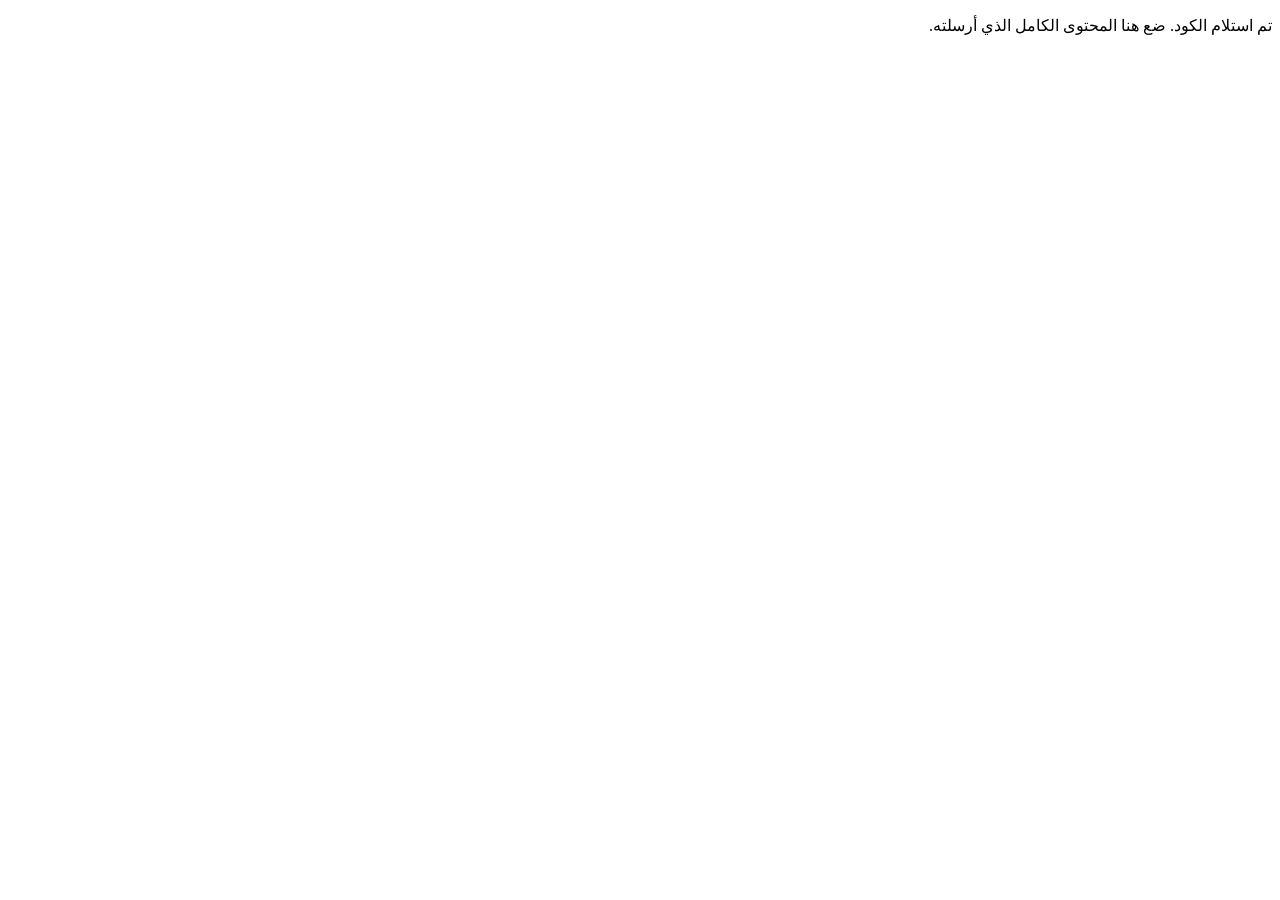
==== index.html @ ffc9bb40 "Add files via upload" ====
<!DOCTYPE html>
<html lang="ar" dir="rtl">
<head>
<meta charset="UTF-8">
<meta name="viewport" content="width=device-width, initial-scale=1.0">
<title>صهيب شبلي | مستشار تسويق رقمي ومرافق أعمال</title>
<meta name="description" content="متابعة أسبوعية، توجيه عملي، وخطة واضحة تساعدك تبني مشروع يحقق نتائج مع صهيب شبلي - مستشار تسويق رقمي ومشتري إعلانات منذ 2018.">
<link rel="stylesheet" href="style.css">
</head>
<body>
<p>تم استلام الكود. ضع هنا المحتوى الكامل الذي أرسلته.</p>
<script src="script.js"></script>
</body>
</html>
---- style.css ----
/* CSS received from user */
:root {
    --primary-color: #FF6B00;
    --primary-hover: #E05E00;
    --bg-color: #0D1117;
    --card-bg: rgba(22, 27, 34, 0.7);
    --card-border: rgba(255, 107, 0, 0.15);
    --text-main: #FFFFFF;
    --text-muted: #8B949E;
    --glass-blur: blur(12px);
    --transition-smooth: all 0.4s cubic-bezier(0.16, 1, 0.3, 1);
}
/* ... تم حفظ الملف. إذا كان النص مقطوعًا بسبب حد الرسائل، أرسل الباقي لإكماله. */
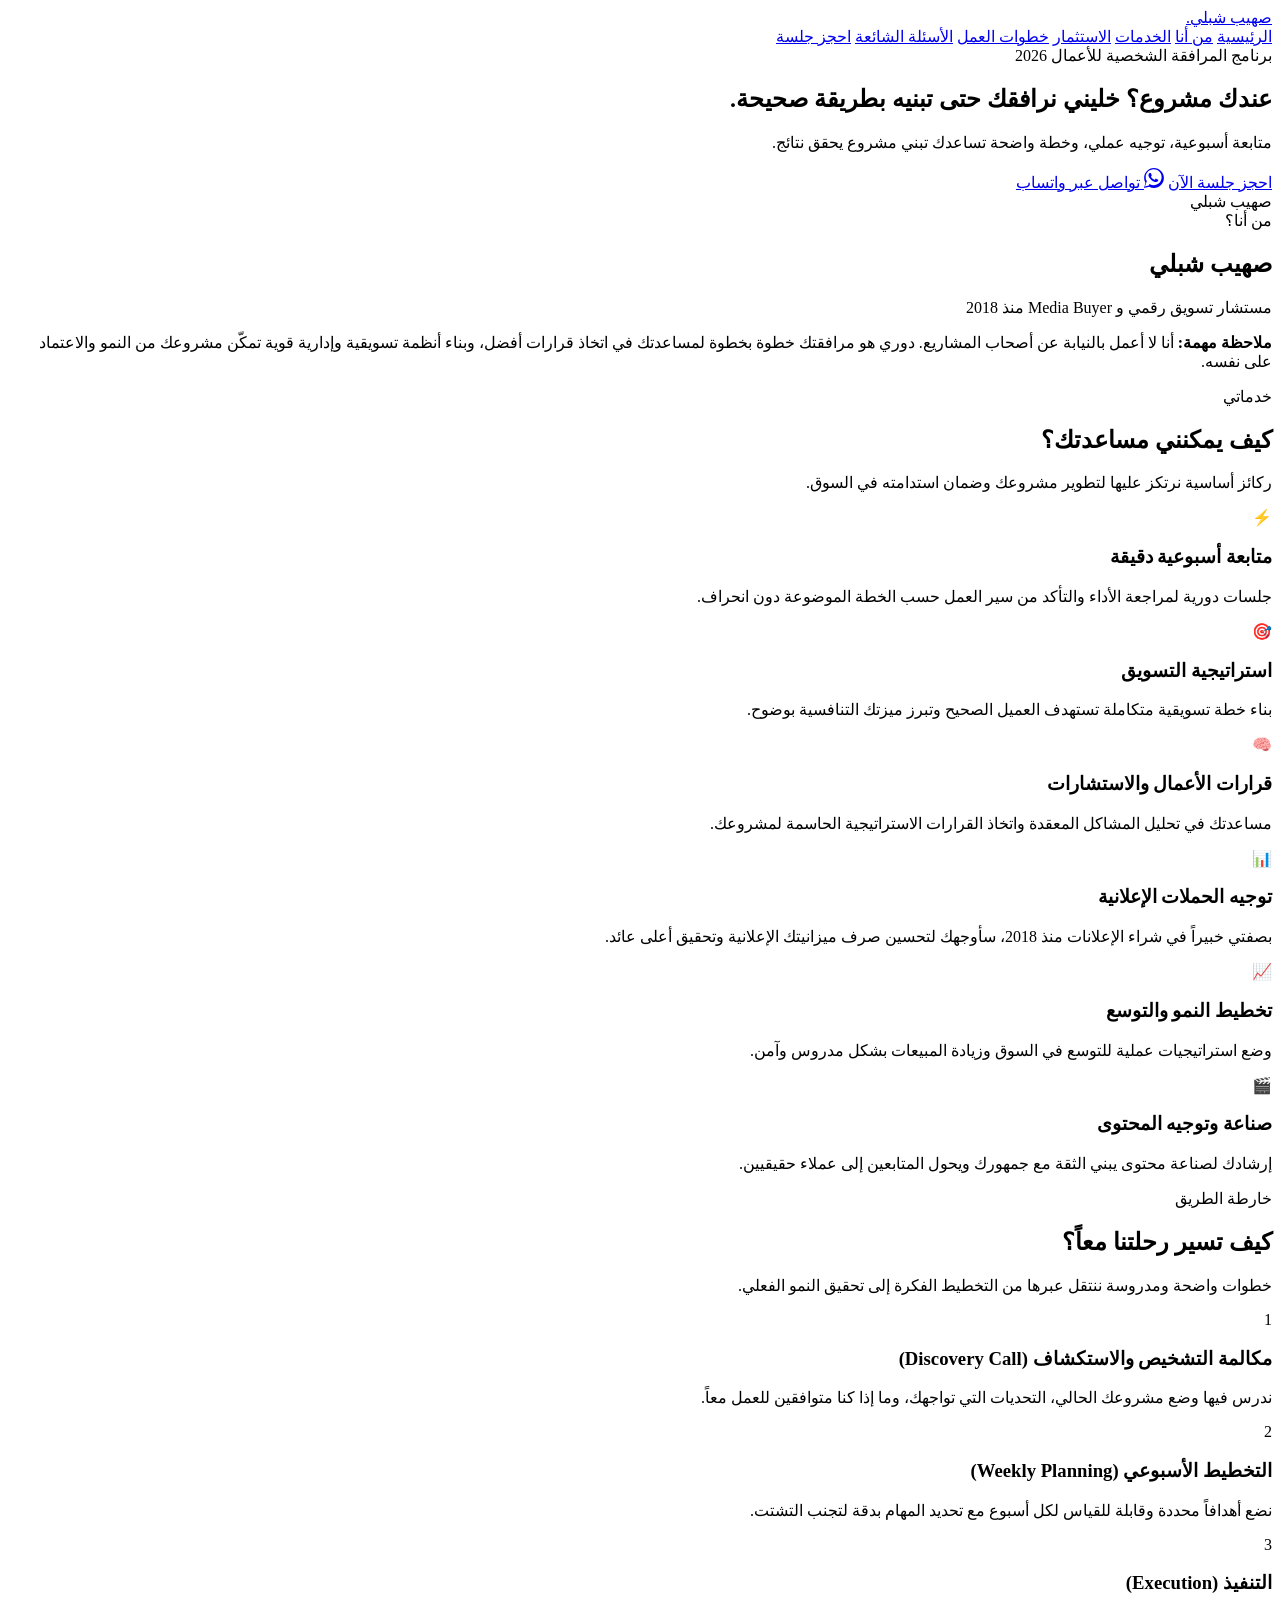
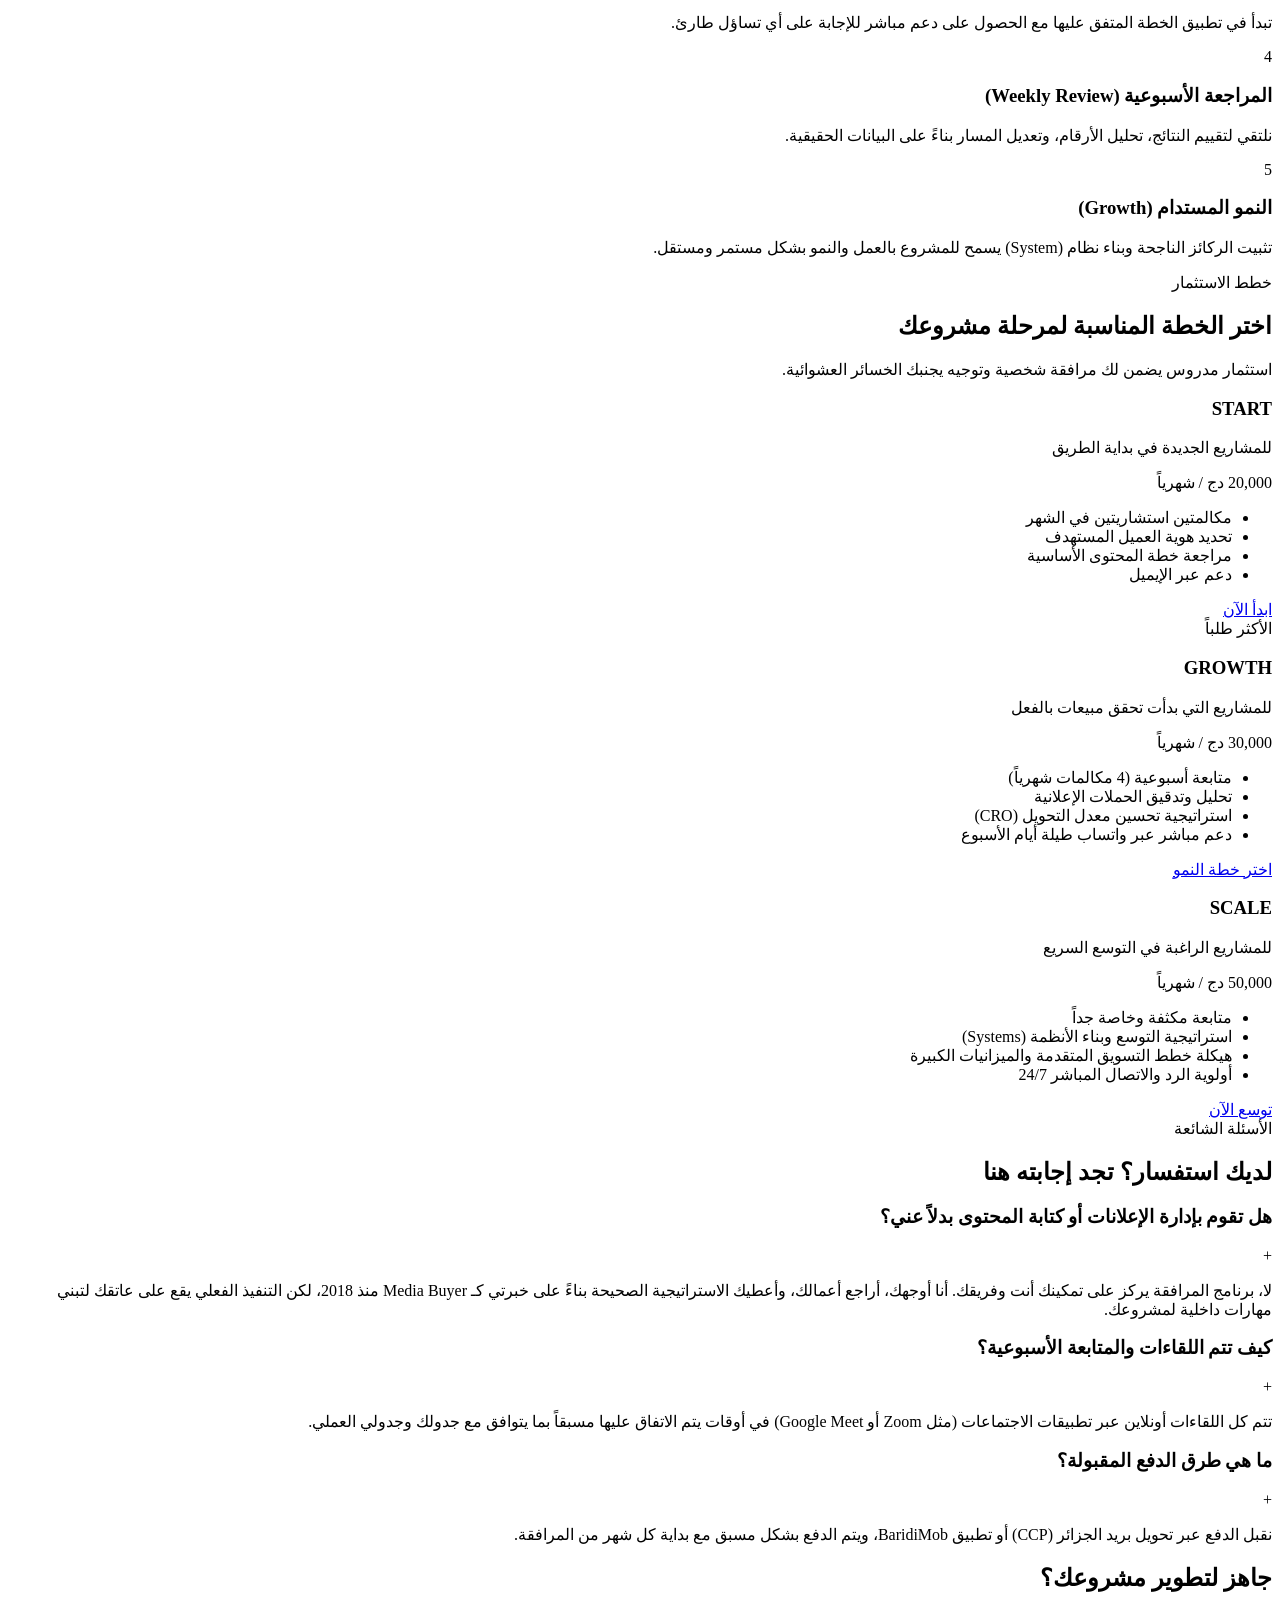
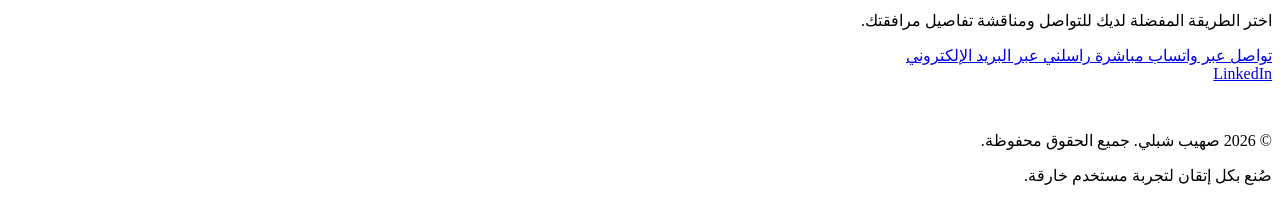
==== commit a148d196: "Update index.html" ====
--- a/index.html
+++ b/index.html
@@ -1,14 +1,312 @@
 <!DOCTYPE html>
 <html lang="ar" dir="rtl">
 <head>
-<meta charset="UTF-8">
-<meta name="viewport" content="width=device-width, initial-scale=1.0">
-<title>صهيب شبلي | مستشار تسويق رقمي ومرافق أعمال</title>
-<meta name="description" content="متابعة أسبوعية، توجيه عملي، وخطة واضحة تساعدك تبني مشروع يحقق نتائج مع صهيب شبلي - مستشار تسويق رقمي ومشتري إعلانات منذ 2018.">
-<link rel="stylesheet" href="style.css">
-</head>
+    <meta charset="UTF-8">
+    <meta name="viewport" content="width=device-width, initial-scale=1.0">
+    
+    <title>صهيب شبلي | مستشار تسويق رقمي ومرافق أعمال</title>
+    <meta name="description" content="متابعة أسبوعية، توجيه عملي، وخطة واضحة تساعدك تبني مشروع يحقق نتائج مع صهيب شبلي - مستشار تسويق رقمي ومشتري إعلانات منذ 2018.">
+    <meta name="keywords" content="صهيب شبلي, تسويق رقمي, مرافقة أعمال, استشارات تسويقية, الجزائر, Media Buyer">
+    <meta name="author" content="Soheyb Chebli">
+    
+    <meta property="og:type" content="website">
+    <meta property="og:url" content="https://yourdomain.com/">
+    <meta property="og:title" content="صهيب شبلي | مستشار تسويق رقمي ومرافق أعمال">
+    <meta property="og:description" content="عندك مشروع؟ خليني نرافقك حتى تبنيه بطريقة صحيحة. متابعة أسبوعية وتوجيه عملي.">
+    <meta property="og:image" content="assets/og-image.jpg">
+
+    <meta property="twitter:card" content="summary_large_image">
+    <meta property="twitter:title" content="صهيب شبلي | مستشار تسويق رقمي ومرافق أعمال">
+    <meta property="twitter:description" content="عندك مشروع؟ خليني نرافقك حتى تبنيه بطريقة صحيحة.">
+
+    <link rel="preconnect" href="https://fonts.googleapis.com">
+    <link rel="preconnect" href="https://fonts.gstatic.com" crossorigin>
+    <link href="https://fonts.googleapis.com/css2?family=Cairo:wght@300;400;600;700;800&display=swap" rel="stylesheet">
+
+    <link rel="stylesheet" href="style.css">
+
+    </head>
 <body>
-<p>تم استلام الكود. ضع هنا المحتوى الكامل الذي أرسلته.</p>
-<script src="script.js"></script>
+
+    <div id="scroll-progress"></div>
+
+    <div id="preloader">
+        <div class="loader"></div>
+    </div>
+
+    <header>
+        <div class="container navbar">
+            <a href="#" class="logo">صهيب شبلي<span>.</span></a>
+            <nav class="nav-menu" id="nav-menu">
+                <a href="#hero" class="nav-link active">الرئيسية</a>
+                <a href="#about" class="nav-link">من أنا</a>
+                <a href="#services" class="nav-link">الخدمات</a>
+                <a href="#pricing" class="nav-link">الاستثمار</a>
+                <a href="#process" class="nav-link">خطوات العمل</a>
+                <a href="#faq" class="nav-link">الأسئلة الشائعة</a>
+                <a href="#contact" class="nav-link btn btn-primary menu-btn">احجز جلسة</a>
+            </nav>
+            <div class="hamburger" id="hamburger">
+                <span></span>
+                <span></span>
+                <span></span>
+            </div>
+        </div>
+    </header>
+
+    <main>
+        <section id="hero" class="hero-section">
+            <div class="container hero-container">
+                <div class="hero-content animate-fade">
+                    <span class="badge">برنامج المرافقة الشخصية للأعمال 2026</span>
+                    <h1>عندك مشروع؟ خليني نرافقك حتى تبنيه بطريقة صحيحة.</h1>
+                    <p>متابعة أسبوعية، توجيه عملي، وخطة واضحة تساعدك تبني مشروع يحقق نتائج.</p>
+                    <div class="hero-actions">
+                        <a href="#contact" class="btn btn-primary">احجز جلسة الآن</a>
+                        <a href="https://wa.me/213XXXXXXXXX" target="_blank" class="btn btn-secondary">
+                            <svg width="20" height="20" viewBox="0 0 24 24" fill="currentColor"><path d="M.057 24l1.687-6.163c-1.041-1.804-1.588-3.849-1.587-5.946C.06 5.348 5.411 0 11.981 0c3.184.001 6.177 1.242 8.426 3.496 2.249 2.254 3.487 5.25 3.484 8.437-.006 6.639-5.356 11.988-11.929 11.988-1.992-.001-3.951-.502-5.702-1.453L0 24zm6.59-4.846c1.66.986 3.296 1.489 4.93 1.49 5.275 0 9.56-4.283 9.564-9.555.002-2.554-.992-4.956-2.799-6.764-1.807-1.807-4.212-2.802-6.763-2.804-5.282 0-9.569 4.285-9.573 9.56-.001 1.737.479 3.434 1.39 4.952L1.084 22.16l4.63-1.214zM16.545 13.7c-.29-.146-1.72-.85-1.986-.946-.266-.097-.46-.146-.653.146-.193.291-.748.946-.917 1.14-.168.193-.338.218-.627.072-.29-.146-1.227-.452-2.339-1.444-.866-.774-1.45-1.73-1.62-2.02-.169-.29-.018-.447.127-.591.131-.13.291-.339.436-.509.145-.17.193-.291.29-.485.097-.194.049-.364-.025-.509-.072-.146-.653-1.577-.894-2.16-.235-.565-.475-.489-.653-.498-.168-.008-.362-.01-.555-.01s-.509.072-.773.364c-.266.291-1.016.994-1.016 2.425s1.04 2.816 1.185 3.01c.145.194 2.049 3.128 4.964 4.384.693.299 1.235.478 1.656.612.697.221 1.33.19 1.831.115.558-.084 1.72-.703 1.961-1.383.242-.68.242-1.261.17-1.382-.073-.122-.267-.195-.556-.341z"/></svg>
+                            تواصل عبر واتساب
+                        </a>
+                    </div>
+                </div>
+            </div>
+        </section>
+
+        <section id="about" class="about-section">
+            <div class="container">
+                <div class="about-grid">
+                    <div class="about-image animate-on-scroll">
+                        <div class="image-wrapper">
+                            <div class="image-placeholder">صهيب شبلي</div>
+                        </div>
+                    </div>
+                    <div class="about-text animate-on-scroll">
+                        <span class="section-title-tag">من أنا؟</span>
+                        <h2>صهيب شبلي</h2>
+                        <p class="subtitle">مستشار تسويق رقمي و Media Buyer منذ 2018</p>
+                        <div class="highlight-box">
+                            <p><strong>ملاحظة مهمة:</strong> أنا لا أعمل بالنيابة عن أصحاب المشاريع. دوري هو مرافقتك خطوة بخطوة لمساعدتك في اتخاذ قرارات أفضل، وبناء أنظمة تسويقية وإدارية قوية تمكّن مشروعك من النمو والاعتماد على نفسه.</p>
+                        </div>
+                    </div>
+                </div>
+            </div>
+        </section>
+
+        <section id="services" class="services-section">
+            <div class="container">
+                <div class="section-header animate-on-scroll">
+                    <span class="section-title-tag">خدماتي</span>
+                    <h2>كيف يمكنني مساعدتك؟</h2>
+                    <p>ركائز أساسية نرتكز عليها لتطوير مشروعك وضمان استدامته في السوق.</p>
+                </div>
+                <div class="services-grid">
+                    <div class="card service-card animate-on-scroll">
+                        <div class="card-icon">⚡</div>
+                        <h3>متابعة أسبوعية دقيقة</h3>
+                        <p>جلسات دورية لمراجعة الأداء والتأكد من سير العمل حسب الخطة الموضوعة دون انحراف.</p>
+                    </div>
+                    <div class="card service-card animate-on-scroll">
+                        <div class="card-icon">🎯</div>
+                        <h3>استراتيجية التسويق</h3>
+                        <p>بناء خطة تسويقية متكاملة تستهدف العميل الصحيح وتبرز ميزتك التنافسية بوضوح.</p>
+                    </div>
+                    <div class="card service-card animate-on-scroll">
+                        <div class="card-icon">🧠</div>
+                        <h3>قرارات الأعمال والاستشارات</h3>
+                        <p>مساعدتك في تحليل المشاكل المعقدة واتخاذ القرارات الاستراتيجية الحاسمة لمشروعك.</p>
+                    </div>
+                    <div class="card service-card animate-on-scroll">
+                        <div class="card-icon">📊</div>
+                        <h3>توجيه الحملات الإعلانية</h3>
+                        <p>بصفتي خبيراً في شراء الإعلانات منذ 2018، سأوجهك لتحسين صرف ميزانيتك الإعلانية وتحقيق أعلى عائد.</p>
+                    </div>
+                    <div class="card service-card animate-on-scroll">
+                        <div class="card-icon">📈</div>
+                        <h3>تخطيط النمو والتوسع</h3>
+                        <p>وضع استراتيجيات عملية للتوسع في السوق وزيادة المبيعات بشكل مدروس وآمن.</p>
+                    </div>
+                    <div class="card service-card animate-on-scroll">
+                        <div class="card-icon">🎬</div>
+                        <h3>صناعة وتوجيه المحتوى</h3>
+                        <p>إرشادك لصناعة محتوى يبني الثقة مع جمهورك ويحول المتابعين إلى عملاء حقيقيين.</p>
+                    </div>
+                </div>
+            </div>
+        </section>
+
+        <section id="process" class="process-section">
+            <div class="container">
+                <div class="section-header animate-on-scroll">
+                    <span class="section-title-tag">خارطة الطريق</span>
+                    <h2>كيف تسير رحلتنا معاً؟</h2>
+                    <p>خطوات واضحة ومدروسة ننتقل عبرها من التخطيط الفكرة إلى تحقيق النمو الفعلي.</p>
+                </div>
+                <div class="timeline">
+                    <div class="timeline-item animate-on-scroll">
+                        <div class="timeline-dot">1</div>
+                        <div class="timeline-content">
+                            <h3>مكالمة التشخيص والاستكشاف (Discovery Call)</h3>
+                            <p>ندرس فيها وضع مشروعك الحالي، التحديات التي تواجهك، وما إذا كنا متوافقين للعمل معاً.</p>
+                        </div>
+                    </div>
+                    <div class="timeline-item animate-on-scroll">
+                        <div class="timeline-dot">2</div>
+                        <div class="timeline-content">
+                            <h3>التخطيط الأسبوعي (Weekly Planning)</h3>
+                            <p>نضع أهدافاً محددة وقابلة للقياس لكل أسبوع مع تحديد المهام بدقة لتجنب التشتت.</p>
+                        </div>
+                    </div>
+                    <div class="timeline-item animate-on-scroll">
+                        <div class="timeline-dot">3</div>
+                        <div class="timeline-content">
+                            <h3>التنفيذ (Execution)</h3>
+                            <p>تبدأ في تطبيق الخطة المتفق عليها مع الحصول على دعم مباشر للإجابة على أي تساؤل طارئ.</p>
+                        </div>
+                    </div>
+                    <div class="timeline-item animate-on-scroll">
+                        <div class="timeline-dot">4</div>
+                        <div class="timeline-content">
+                            <h3>المراجعة الأسبوعية (Weekly Review)</h3>
+                            <p>نلتقي لتقييم النتائج، تحليل الأرقام، وتعديل المسار بناءً على البيانات الحقيقية.</p>
+                        </div>
+                    </div>
+                    <div class="timeline-item animate-on-scroll">
+                        <div class="timeline-dot">5</div>
+                        <div class="timeline-content">
+                            <h3>النمو المستدام (Growth)</h3>
+                            <p>تثبيت الركائز الناجحة وبناء نظام (System) يسمح للمشروع بالعمل والنمو بشكل مستمر ومستقل.</p>
+                        </div>
+                    </div>
+                </div>
+            </div>
+        </section>
+
+        <section id="pricing" class="pricing-section">
+            <div class="container">
+                <div class="section-header animate-on-scroll">
+                    <span class="section-title-tag">خطط الاستثمار</span>
+                    <h2>اختر الخطة المناسبة لمرحلة مشروعك</h2>
+                    <p>استثمار مدروس يضمن لك مرافقة شخصية وتوجيه يجنبك الخسائر العشوائية.</p>
+                </div>
+                <div class="pricing-grid">
+                    <div class="card pricing-card animate-on-scroll">
+                        <div class="pricing-header">
+                            <h3>START</h3>
+                            <p class="plan-desc">للمشاريع الجديدة في بداية الطريق</p>
+                            <div class="price">20,000 <span>دج / شهرياً</span></div>
+                        </div>
+                        <ul class="pricing-features">
+                            <li>مكالمتين استشاريتين في الشهر</li>
+                            <li>تحديد هوية العميل المستهدف</li>
+                            <li>مراجعة خطة المحتوى الأساسية</li>
+                            <li>دعم عبر الإيميل</li>
+                        </ul>
+                        <a href="#contact" class="btn btn-secondary card-btn">ابدأ الآن</a>
+                    </div>
+                    <div class="card pricing-card featured animate-on-scroll">
+                        <div class="featured-badge">الأكثر طلباً</div>
+                        <div class="pricing-header">
+                            <h3>GROWTH</h3>
+                            <p class="plan-desc">للمشاريع التي بدأت تحقق مبيعات بالفعل</p>
+                            <div class="price">30,000 <span>دج / شهرياً</span></div>
+                        </div>
+                        <ul class="pricing-features">
+                            <li>متابعة أسبوعية (4 مكالمات شهرياً)</li>
+                            <li>تحليل وتدقيق الحملات الإعلانية</li>
+                            <li>استراتيجية تحسين معدل التحويل (CRO)</li>
+                            <li>دعم مباشر عبر واتساب طيلة أيام الأسبوع</li>
+                        </ul>
+                        <a href="#contact" class="btn btn-primary card-btn">اختر خطة النمو</a>
+                    </div>
+                    <div class="card pricing-card animate-on-scroll">
+                        <div class="pricing-header">
+                            <h3>SCALE</h3>
+                            <p class="plan-desc">للمشاريع الراغبة في التوسع السريع</p>
+                            <div class="price">50,000 <span>دج / شهرياً</span></div>
+                        </div>
+                        <ul class="pricing-features">
+                            <li>متابعة مكثفة وخاصة جداً</li>
+                            <li>استراتيجية التوسع وبناء الأنظمة (Systems)</li>
+                            <li>هيكلة خطط التسويق المتقدمة والميزانيات الكبيرة</li>
+                            <li>أولوية الرد والاتصال المباشر 24/7</li>
+                        </ul>
+                        <a href="#contact" class="btn btn-secondary card-btn">توسع الآن</a>
+                    </div>
+                </div>
+            </div>
+        </section>
+
+        <section id="faq" class="faq-section">
+            <div class="container">
+                <div class="section-header animate-on-scroll">
+                    <span class="section-title-tag">الأسئلة الشائعة</span>
+                    <h2>لديك استفسار؟ تجد إجابته هنا</h2>
+                </div>
+                <div class="faq-container">
+                    <div class="faq-item animate-on-scroll">
+                        <div class="faq-question">
+                            <h3>هل تقوم بإدارة الإعلانات أو كتابة المحتوى بدلاً عني؟</h3>
+                            <span class="faq-icon">+</span>
+                        </div>
+                        <div class="faq-answer">
+                            <p>لا، برنامج المرافقة يركز على تمكينك أنت وفريقك. أنا أوجهك، أراجع أعمالك، وأعطيك الاستراتيجية الصحيحة بناءً على خبرتي كـ Media Buyer منذ 2018، لكن التنفيذ الفعلي يقع على عاتقك لتبني مهارات داخلية لمشروعك.</p>
+                        </div>
+                    </div>
+                    <div class="faq-item animate-on-scroll">
+                        <div class="faq-question">
+                            <h3>كيف تتم اللقاءات والمتابعة الأسبوعية؟</h3>
+                            <span class="faq-icon">+</span>
+                        </div>
+                        <div class="faq-answer">
+                            <p>تتم كل اللقاءات أونلاين عبر تطبيقات الاجتماعات (مثل Zoom أو Google Meet) في أوقات يتم الاتفاق عليها مسبقاً بما يتوافق مع جدولك وجدولي العملي.</p>
+                        </div>
+                    </div>
+                    <div class="faq-item animate-on-scroll">
+                        <div class="faq-question">
+                            <h3>ما هي طرق الدفع المقبولة؟</h3>
+                            <span class="faq-icon">+</span>
+                        </div>
+                        <div class="faq-answer">
+                            <p>نقبل الدفع عبر تحويل بريد الجزائر (CCP) أو تطبيق BaridiMob، ويتم الدفع بشكل مسبق مع بداية كل شهر من المرافقة.</p>
+                        </div>
+                    </div>
+                </div>
+            </div>
+        </section>
+
+        <section id="contact" class="contact-section">
+            <div class="container">
+                <div class="contact-box animate-on-scroll">
+                    <h2>جاهز لتطوير مشروعك؟</h2>
+                    <p>اختر الطريقة المفضلة لديك للتواصل ومناقشة تفاصيل مرافقتك.</p>
+                    <div class="contact-buttons">
+                        <a href="https://wa.me/213XXXXXXXXX" target="_blank" class="btn btn-primary whatsapp-contact">
+                            تواصل عبر واتساب مباشرة
+                        </a>
+                        <a href="mailto:soheyb@example.com" class="btn btn-secondary">
+                            راسلني عبر البريد الإلكتروني
+                        </a>
+                    </div>
+                    <div class="social-links">
+                        <a href="https://linkedin.com/in/yourusername" target="_blank">LinkedIn</a>
+                    </div>
+                </div>
+            </div>
+        </section>
+    </main>
+
+    <a href="https://wa.me/213XXXXXXXXX" target="_blank" class="whatsapp-floating" aria-label="WhatsApp Contact">
+        <svg width="28" height="28" viewBox="0 0 24 24" fill="white"><path d="M.057 24l1.687-6.163c-1.041-1.804-1.588-3.849-1.587-5.946C.06 5.348 5.411 0 11.981 0c3.184.001 6.177 1.242 8.426 3.496 2.249 2.254 3.487 5.25 3.484 8.437-.006 6.639-5.356 11.988-11.929 11.988-1.992-.001-3.951-.502-5.702-1.453L0 24zm6.59-4.846c1.66.986 3.296 1.489 4.93 1.49 5.275 0 9.56-4.283 9.564-9.555.002-2.554-.992-4.956-2.799-6.764-1.807-1.807-4.212-2.802-6.763-2.804-5.282 0-9.569 4.285-9.573 9.56-.001 1.737.479 3.434 1.39 4.952L1.084 22.16l4.63-1.214zM16.545 13.7c-.29-.146-1.72-.85-1.986-.946-.266-.097-.46-.146-.653.146-.193.291-.748.946-.917 1.14-.168.193-.338.218-.627.072-.29-.146-1.227-.452-2.339-1.444-.866-.774-1.45-1.73-1.62-2.02-.169-.29-.018-.447.127-.591.131-.13.291-.339.436-.509.145-.17.193-.291.29-.485.097-.194.049-.364-.025-.509-.072-.146-.653-1.577-.894-2.16-.235-.565-.475-.489-.653-.498-.168-.008-.362-.01-.555-.01s-.509.072-.773.364c-.266.291-1.016.994-1.016 2.425s1.04 2.816 1.185 3.01c.145.194 2.049 3.128 4.964 4.384.693.299 1.235.478 1.656.612.697.221 1.33.19 1.831.115.558-.084 1.72-.703 1.961-1.383.242-.68.242-1.261.17-1.382-.073-.122-.267-.195-.556-.341z"/></svg>
+    </a>
+
+    <footer>
+        <div class="container footer-container">
+            <p>© 2026 صهيب شبلي. جميع الحقوق محفوظة.</p>
+            <p class="footer-credit">صُنع بكل إتقان لتجربة مستخدم خارقة.</p>
+        </div>
+    </footer>
+
+    <script src="script.js"></script>
 </body>
-</html>+  </html>
+  
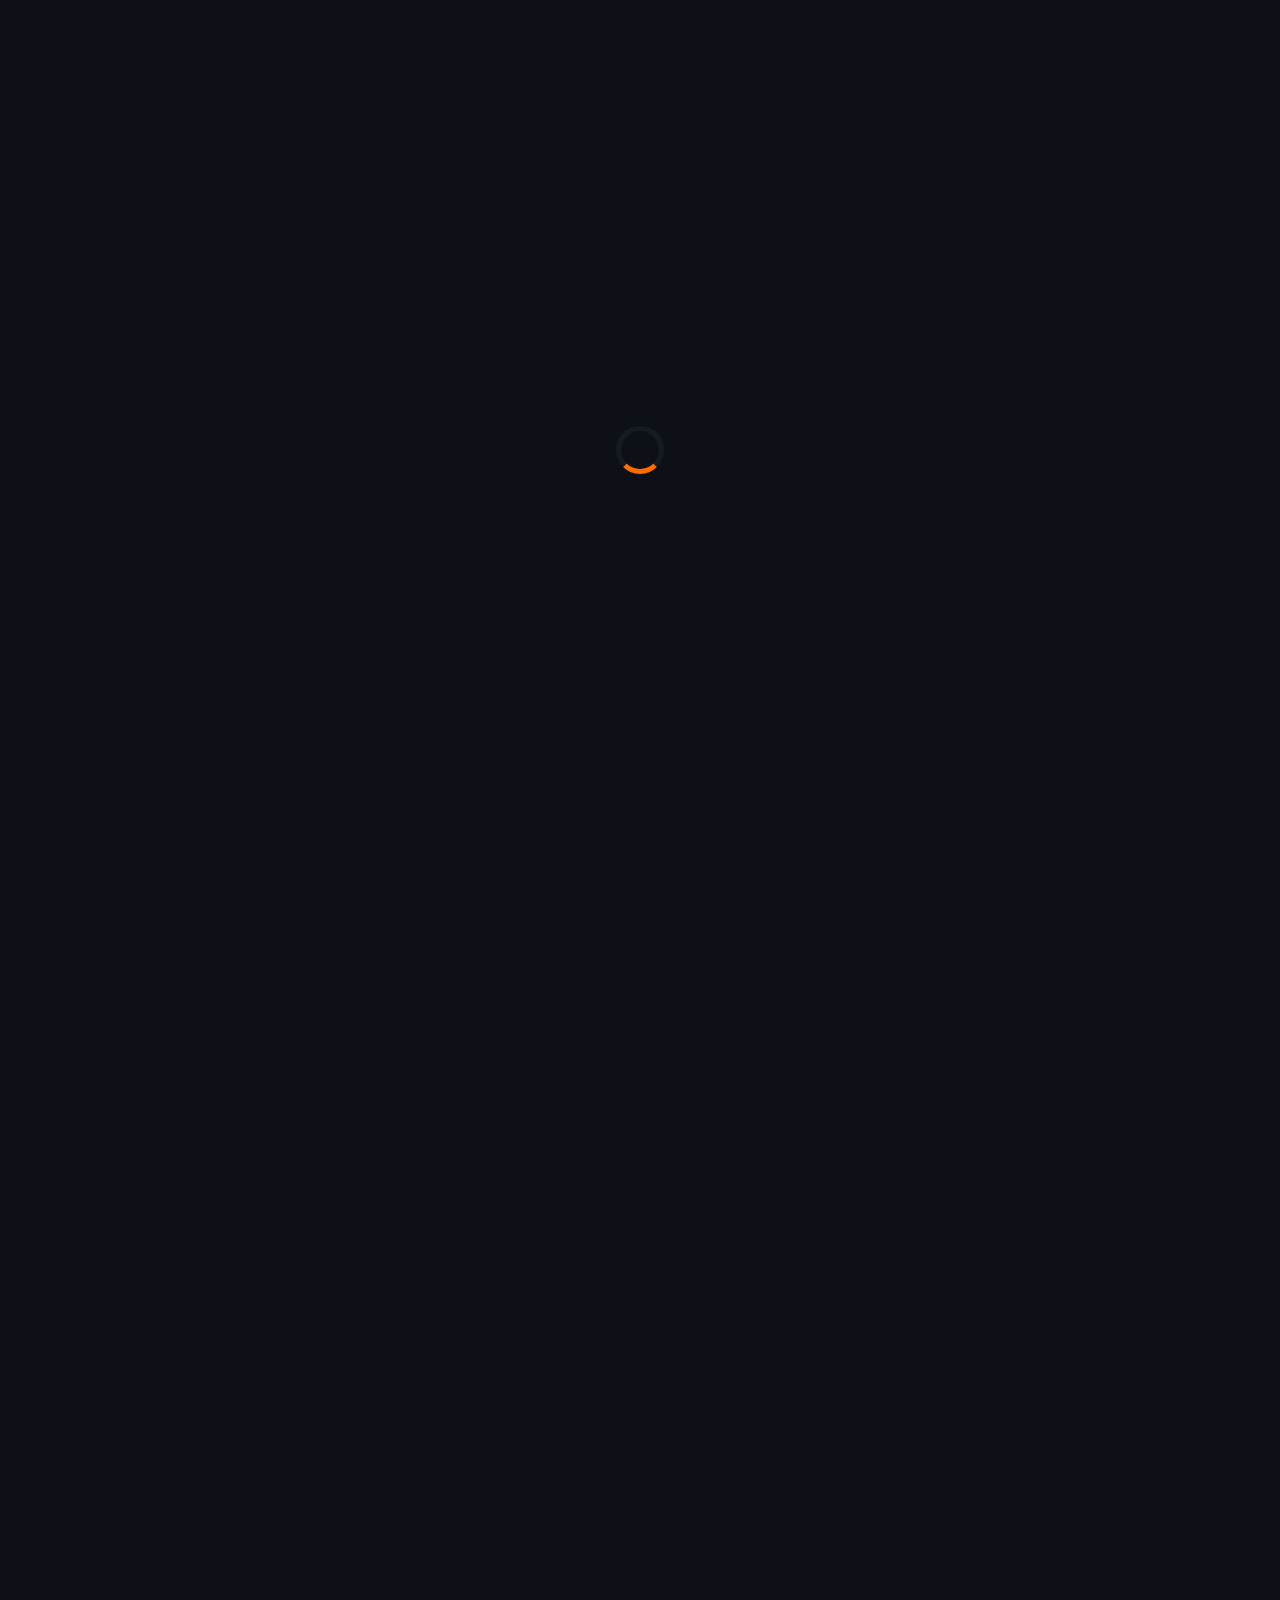
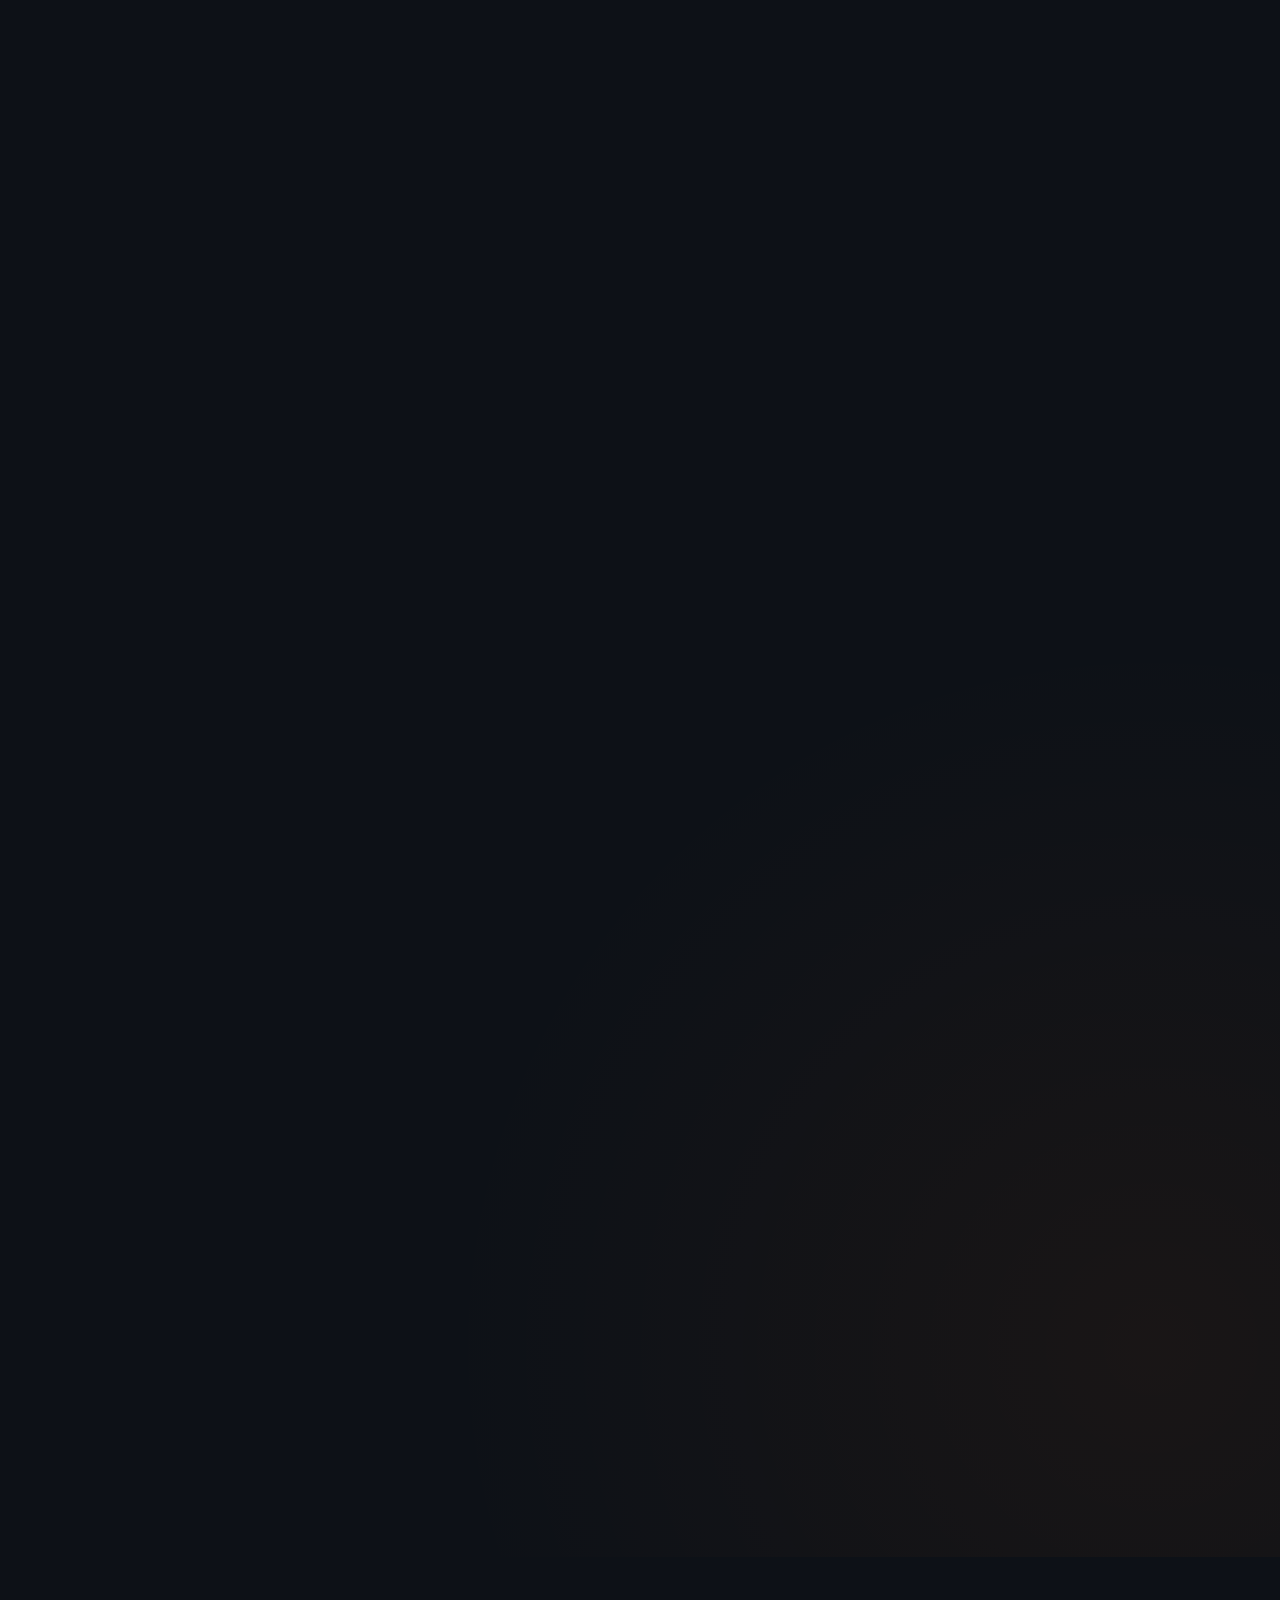
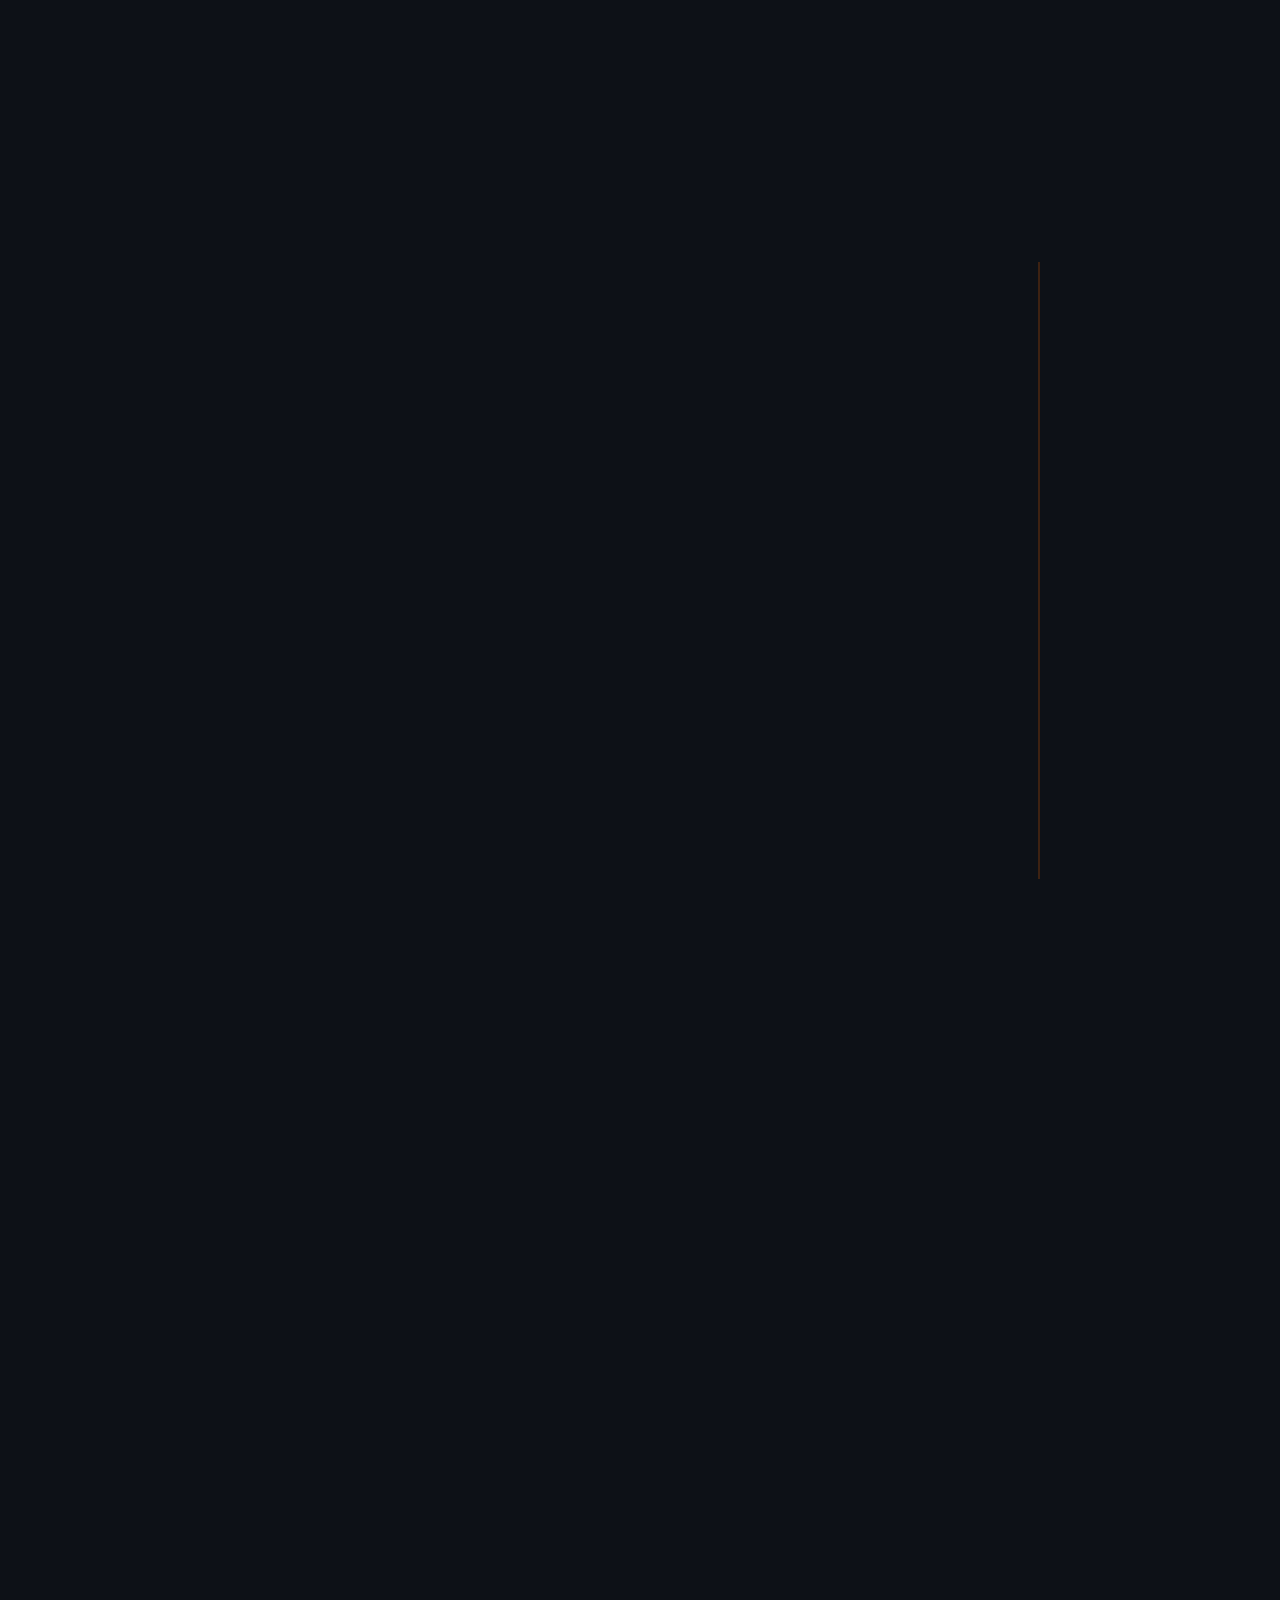
==== commit d1c7274d: "Update index.html" ====
--- a/index.html
+++ b/index.html
@@ -24,8 +24,7 @@
     <link href="https://fonts.googleapis.com/css2?family=Cairo:wght@300;400;600;700;800&display=swap" rel="stylesheet">
 
     <link rel="stylesheet" href="style.css">
-
-    </head>
+</head>
 <body>
 
     <div id="scroll-progress"></div>
@@ -35,6 +34,293 @@
     </div>
 
     <header>
+        <div class="container navbar">
+            <a href="#" class="logo">صهيب شبلي<span>.</span></a>
+            <nav class="nav-menu" id="nav-menu">
+                <a href="#hero" class="nav-link active">الرئيسية</a>
+                <a href="#about" class="nav-link">من أنا</a>
+                <a href="#stats" class="nav-link">إحصائيات</a>
+                <a href="#target" class="nav-link">لمن البرنامج</a>
+                <a href="#services" class="nav-link">الخدمات</a>
+                <a href="#process" class="nav-link">خطوات العمل</a>
+                <a href="#pricing" class="nav-link">الاستثمار</a>
+                <a href="#faq" class="nav-link">الأسئلة الشائعة</a>
+                <a href="#contact" class="nav-link btn btn-primary menu-btn">احجز أسبوعك المجاني</a>
+            </nav>
+            <div class="hamburger" id="hamburger">
+                <span></span>
+                <span></span>
+                <span></span>
+            </div>
+        </div>
+    </header>
+
+    <main>
+        <section id="hero" class="hero-section">
+            <div class="container hero-container">
+                <div class="hero-content animate-fade">
+                    <span class="badge">🔥 عرض محدود: ابدأ بأسبوع مجاني تماماً والدفع بعد الرضا</span>
+                    <h1>عندك مشروع؟ خليني نرافقك حتى تبنيه بطريقة صحيحة.</h1>
+                    <p>متابعة أسبوعية، توجيه عملي، وخطة واضحة تساعدك تبني مشروع يحقق نتائج مستدامة ويضاعف أرباحك دون مخاطرة مالية.</p>
+                    <div class="hero-actions">
+                        <a href="#contact" class="btn btn-primary">احجز جلسة التشخيص وبداية الأسبوع المجاني</a>
+                        <a href="https://wa.me/213560627549" target="_blank" class="btn btn-secondary">
+                            <svg width="20" height="20" viewBox="0 0 24 24" fill="currentColor"><path d="M.057 24l1.687-6.163c-1.041-1.804-1.588-3.849-1.587-5.946C.06 5.348 5.411 0 11.981 0c3.184.001 6.177 1.242 8.426 3.496 2.249 2.254 3.487 5.25 3.484 8.437-.006 6.639-5.356 11.988-11.929 11.988-1.992-.001-3.951-.502-5.702-1.453L0 24zm6.59-4.846c1.66.986 3.296 1.489 4.93 1.49 5.275 0 9.56-4.283 9.564-9.555.002-2.554-.992-4.956-2.799-6.764-1.807-1.807-4.212-2.802-6.763-2.804-5.282 0-9.569 4.285-9.573 9.56-.001 1.737.479 3.434 1.39 4.952L1.084 22.16l4.63-1.214zM16.545 13.7c-.29-.146-1.72-.85-1.986-.946-.266-.097-.46-.146-.653.146-.193.291-.748.946-.917 1.14-.168.193-.338.218-.627.072-.29-.146-1.227-.452-2.339-1.444-.866-.774-1.45-1.73-1.62-2.02-.169-.29-.018-.447.127-.591.131-.13.291-.339.436-.509.145-.17.193-.291.29-.485.097-.194.049-.364-.025-.509-.072-.146-.653-1.577-.894-2.16-.235-.565-.475-.489-.653-.498-.168-.008-.362-.01-.555-.01s-.509.072-.773.364c-.266.291-1.016.994-1.016 2.425s1.04 2.816 1.185 3.01c.145.194 2.049 3.128 4.964 4.384.693.299 1.235.478 1.656.612.697.221 1.33.19 1.831.115.558-.084 1.72-.703 1.961-1.383.242-.68.242-1.261.17-1.382-.073-.122-.267-.195-.556-.341z"/></svg>
+                            تواصل عبر واتساب
+                        </a>
+                    </div>
+                </div>
+            </div>
+        </section>
+
+        <section id="stats" class="stats-section">
+            <div class="container">
+                <div class="stats-grid">
+                    <div class="stat-item animate-on-scroll">
+                        <div class="stat-number">+300</div>
+                        <div class="stat-label">متدرب استفاد من خبرتنا الاستشارية</div>
+                    </div>
+                    <div class="stat-item animate-on-scroll">
+                        <div class="stat-number">+50</div>
+                        <div class="stat-label">مشروع متابع حقيقي استفاد من مرافقتنا</div>
+                    </div>
+                    <div class="stat-item animate-on-scroll">
+                        <div class="stat-number">+$100K</div>
+                        <div class="stat-label">ميزانيات إعلانية مدارة وموجهة بنجاح</div>
+                    </div>
+                    <div class="stat-item animate-on-scroll">
+                        <div class="stat-number">2018</div>
+                        <div class="stat-label">خبرة مستمرة كـ Media Buyer ومستشار رقمي</div>
+                    </div>
+                </div>
+            </div>
+        </section>
+
+        <section id="about" class="about-section">
+            <div class="container">
+                <div class="about-grid">
+                    <div class="about-image animate-on-scroll">
+                        <div class="image-wrapper">
+                            <div class="image-placeholder">صهيب شبلي</div>
+                        </div>
+                    </div>
+                    <div class="about-text animate-on-scroll">
+                        <span class="section-title-tag">من أنا؟</span>
+                        <h2>صهيب شبلي</h2>
+                        <p class="subtitle">مستشار تسويق رقمي و Media Buyer منذ 2018</p>
+                        <p class="about-bio">على مدار السنوات الماضية، قمت بمرافقة وتوجيه عشرات أصحاب المشاريع في الجزائر وخارجها لبناء أنظمة تسويقية قوية. دوري ليس إعطاء نظريات معقدة، بل النزول معك لعمق مشروعك وتوجيهك خطوة بخطوة لاتخاذ قرارات أفضل مبنية على لغة البيانات والأرقام الفوقية الحقيقية.</p>
+                        <div class="highlight-box">
+                            <p><strong>ملاحظة هامة:</strong> أنا لا أعمل بالنيابة عنك ولا أدير حملاتك كمنفذ أعمى. أنا أرافقك لتتعلم كيف تقود مشروعك وتدير فريقك بنفسك، ولتأكيد ذلك، أمنحك أسبوعاً مجانياً كاملاً في البداية لتلمس القيمة قبل أي التزام مالي.</p>
+                        </div>
+                    </div>
+                </div>
+            </div>
+        </section>
+
+        <section id="target" class="target-section">
+            <div class="container">
+                <div class="section-header animate-on-scroll">
+                    <span class="section-title-tag">التأهيل والقبول</span>
+                    <h2>هل مشروعك مؤهل لهذه المرافقة؟</h2>
+                    <p>نحن نوجه طاقة المرافقة لمشاريع جادة قادرة على النمو السريع والتوسع الفعلي.</p>
+                </div>
+                <div class="target-grid">
+                    <div class="target-box card positive animate-on-scroll">
+                        <h3>✅ هذا البرنامج مصمم خصيصاً لك إذا كان مجالك:</h3>
+                        <ul>
+                            <li><strong>التجارة الإلكترونية (E-commerce):</strong> لزيادة الطلبيات المستقرة وتجاوز مشاكل الركود وتكلفة الإعلانات.</li>
+                            <li><strong>بناء البراند (Branding):</strong> لبناء اسم قوي في السوق يحبه الزبائن ويدافعون عنه.</li>
+                            <li><strong>أصحاب المحلات التجارية:</strong> لجلب تدفق زبائن دائم للمحل الفعلي عبر استراتيجيات تسويق محلي ذكية.</li>
+                            <li><strong>المشاريع الصناعية وغيرها:</strong> لهيكلة خطط التسويق المتقدمة وجلب صفقات أكبر وعملاء من فئة الشركات والبراندات الكبرى.</li>
+                        </ul>
+                    </div>
+                    <div class="target-box card negative animate-on-scroll">
+                        <h3>❌ هذا البرنامج لا يناسبك أبداً إذا كنت:</h3>
+                        <ul>
+                            <li>تبحث عن خلطات سحرية للثراء السريع دون عمل ومتابعة أسبوعية دقيقة وتطبيق مستمر.</li>
+                            <li><strong>لي ما حابش يستثمر في وقتو ومالو في التسويق:</strong> التسويق هو عصب أي مشروع، وإذا لم تكن مستعداً للاستثمار فيه، فلن نتمكن من تحقيق أي نتيجة معاً.</li>
+                        </ul>
+                    </div>
+                </div>
+            </div>
+        </section>
+
+        <section id="services" class="services-section">
+            <div class="container">
+                <div class="section-header animate-on-scroll">
+                    <span class="section-title-tag">ركائز المرافقة</span>
+                    <h2>كيف يمكنني مساعدتك عملياً؟</h2>
+                    <p>نعمل معاً على محاور أساسية لضمان تحويل مشروعك إلى نظام توليد أرباح مستقرة.</p>
+                </div>
+                <div class="services-grid">
+                    <div class="card service-card animate-on-scroll">
+                        <div class="card-icon">⚡</div>
+                        <h3>متابعة أسبوعية دقيقة</h3>
+                        <p>جلسات دورية لمراجعة الأداء والتأكد من سير العمل حسب الخطة الموضوعة دون انحراف أو تشتت.</p>
+                    </div>
+                    <div class="card service-card animate-on-scroll">
+                        <div class="card-icon">🎯</div>
+                        <h3>استراتيجية التسويق والتموقع</h3>
+                        <p>بناء خطة تسويقية متكاملة تستهدف العميل الصحيح وتبرز ميزتك التنافسية بوضوح تام.</p>
+                    </div>
+                    <div class="card service-card animate-on-scroll">
+                        <div class="card-icon">🧠</div>
+                        <h3>قرارات الأعمال والاستشارات</h3>
+                        <p>مساعدتك في تحليل المشاكل المعقدة واتخاذ القرارات الاستراتيجية الحاسمة لنمو مشروعك.</p>
+                    </div>
+                    <div class="card service-card animate-on-scroll">
+                        <div class="card-icon">📊</div>
+                        <h3>توجيه الحملات الإعلانية</h3>
+                        <p>بصفتي خبيراً في شراء الإعلانات، سأوجهك لتحسين صرف ميزانيتك الإعلانية وتحقيق أعلى عائد على الاستثمار.</p>
+                    </div>
+                    <div class="card service-card animate-on-scroll">
+                        <div class="card-icon">📈</div>
+                        <h3>تخطيط Growth والتوسع</h3>
+                        <p>وضع استراتيجيات عملية للتوسع في السوق وزيادة حجم المبيعات والطلبيات بشكل مدروس وآمن.</p>
+                    </div>
+                    <div class="card service-card animate-on-scroll">
+                        <div class="card-icon">🎬</div>
+                        <h3>صناعة وتوجيه المحتوى</h3>
+                        <p>إرشادك لصناعة محتوى يبني الثقة مع جمهورك المستهدف ويحول المتابعين العشوائيين إلى زبائن حقيقيين.</p>
+                    </div>
+                </div>
+            </div>
+        </section>
+
+        <section id="process" class="process-section">
+            <div class="container">
+                <div class="section-header animate-on-scroll">
+                    <span class="section-title-tag">خارطة الطريق</span>
+                    <h2>كيف تسير رحلتنا الاستراتيجية معاً؟</h2>
+                    <p>خطوات واضحة ومحمية من المخاطر المالية تضمن لك تجربة الخدمة أولاً قبل أي التزام.</p>
+                </div>
+                <div class="timeline">
+                    <div class="timeline-item animate-on-scroll">
+                        <div class="timeline-dot">1</div>
+                        <div class="timeline-content">
+                            <h3>مكالمة التشخيص والاستكشاف (Discovery Call)</h3>
+                            <p>ندرس فيها وضع مشروعك الحالي، التحديات التي تواجهك، وإذا ما كنت مؤهلاً لبدء الأسبوع التجريبي معنا.</p>
+                        </div>
+                    </div>
+                    <div class="timeline-item animate-on-scroll">
+                        <div class="timeline-dot">2</div>
+                        <div class="timeline-content">
+                            <h3>تفعيل الأسبوع المجاني (Free Trial Week)</h3>
+                            <p>نبدأ فوراً في العمل ووضع خطة الأسبوع التنفيذية وتوجيهك دون أن تدفع أي دينار مسبقاً.</p>
+                        </div>
+                    </div>
+                    <div class="timeline-item animate-on-scroll">
+                        <div class="timeline-dot">3</div>
+                        <div class="timeline-content">
+                            <h3>التنفيذ والمتابعة الحية (Execution)</h3>
+                            <p>تطبق الخطة المتفق عليها مع الحصول على دعم مباشر للإجابة على التساؤلات الطارئة وفحص الإعلانات.</p>
+                        </div>
+                    </div>
+                    <div class="timeline-item animate-on-scroll">
+                        <div class="timeline-dot">4</div>
+                        <div class="timeline-content">
+                            <h3>التقييم والدفع بعد الرضا (Satisfaction & Payment)</h3>
+                            <p>بعد نهاية الأسبوع، إذا أعجبتك الخدمة ولمست القيمة الحقيقية للمرافقة، ننتقل لتفعيل الخطة الشهرية المدفوعة واختيار نوع الاستثمار المناسب لك.</p>
+                        </div>
+                    </div>
+                    <div class="timeline-item animate-on-scroll">
+                        <div class="timeline-dot">5</div>
+                        <div class="timeline-content">
+                            <h3>النمو المستدام وبناء النظام (Growth)</h3>
+                            <p>تثبيت الركائز الناجحة وبناء نظام (System) متكامل يسمح للمشروع بالاعتماد على نفسه والنمو المستمر.</p>
+                        </div>
+                    </div>
+                </div>
+            </div>
+        </section>
+
+        <section id="pricing" class="pricing-section">
+            <div class="container">
+                <div class="section-header animate-on-scroll">
+                    <span class="section-title-tag">خطط الاستثمار</span>
+                    <h2>اختر الخطة المناسبة لمرحلة مشروعك</h2>
+                    <p>تذكر: جميع الخطط تبدأ بـ <strong>أسبوع مجاني كامل لتجربة الخدمة</strong>، وتدفع بعد أن تعجبك المرافقة وتتأكد من النتائج بنفسك.</p>
+                </div>
+                <div class="pricing-grid">
+                    <div class="card pricing-card animate-on-scroll">
+                        <div class="pricing-header">
+                            <h3>START</h3>
+                            <p class="plan-desc">للمشاريع الجديدة في بداية الطريق</p>
+                            <div class="price">20,000 <span>دج / شهرياً</span></div>
+                        </div>
+                        <ul class="pricing-features">
+                            <li>مكالمتين استشاريتين في الشهر</li>
+                            <li>تحديد هوية العميل المستهدف بدقة</li>
+                            <li>مراجعة خطة المحتوى الأساسية</li>
+                            <li>دعم وإرشادات عبر الإيميل</li>
+                            <li class="highlight-feature">✓ يشمل الأسبوع المجاني الأول</li>
+                        </ul>
+                        <a href="#contact" class="btn btn-secondary card-btn">ابدأ أسبوعك التجريبي</a>
+                    </div>
+                    <div class="card pricing-card featured animate-on-scroll">
+                        <div class="featured-badge">الأكثر طلباً وتفعيلاً</div>
+                        <div class="pricing-header">
+                            <h3>GROWTH</h3>
+                            <p class="plan-desc">للمشاريع التي بدأت تحقق مبيعات بالفعل وتريد التوسع</p>
+                            <div class="price">30,000 <span>دج / شهرياً</span></div>
+                        </div>
+                        <ul class="pricing-features">
+                            <li>متابعة أسبوعية صارمة (4 مكالمات شهرياً)</li>
+                            <li>تحليل وتدقيق وتعديل الحملات الإعلانية</li>
+                            <li>استراتيجية تحسين معدل التحويل (CRO)</li>
+                            <li>دعم مباشر وسريع عبر واتساب طيلة أيام الأسبوع</li>
+                            <li class="highlight-feature">✓ يشمل الأسبوع المجاني الأول</li>
+                        </ul>
+                        <a href="#contact" class="btn btn-primary card-btn">اختر خطة النمو (ابدأ مجاناً)</a>
+                    </div>
+                    <div class="card pricing-card animate-on-scroll">
+                        <div class="pricing-header">
+                            <h3>SCALE</h3>
+                            <p class="plan-desc">للمشاريع الراغبة في التوسع السريع والسيطرة</p>
+                            <div class="price">50,000 <span>دج / شهرياً</span></div>
+                        </div>
+                        <ul class="pricing-features">
+                            <li>متابعة مكثفة وخاصة وجلسات استراتيجية طارئة</li>
+                            <li>استراتيجية التوسع وبناء الأنظمة (Systems) الشاملة</li>
+                            <li>هيكلة خطط التسويق المتقدمة والميزانيات الكبيرة</li>
+                            <li>أولوية الرد والاتصال المباشر 24/7</li>
+                            <li class="highlight-feature">✓ يشمل الأسبوع المجاني الأول</li>
+                        </ul>
+                        <a href="#contact" class="btn btn-secondary card-btn">توسع الآن (ابدأ مجاناً)</a>
+                    </div>
+                </div>
+            </div>
+        </section>
+
+        <section id="faq" class="faq-section">
+            <div class="container">
+                <div class="section-header animate-on-scroll">
+                    <span class="section-title-tag">الأسئلة الشائعة</span>
+                    <h2>لديك استفسار؟ تجد إجابته الشفافة هنا</h2>
+                </div>
+                <div class="faq-container">
+                    <div class="faq-item animate-on-scroll">
+                        <div class="faq-question">
+                            <h3>كيف يعمل العرض المجاني والأسبوع التجريبي؟</h3>
+                            <span class="faq-icon">+</span>
+                        </div>
+                        <div class="faq-answer">
+                            <p>ببساطة، نتواصل أولاً في مكالمة تشخيصية سريعة. إذا وجدنا أن مشروعك متوافق معنا، نبدأ فوراً المرافقة الفعلية لمدة أسبوع كامل مجاناً (خطة عمل، مراجعة إعلانات، وتوجيه محتوى). بعد نهاية الأسبوع، إذا عجبك الشغل وشعرت بالقيمة الحقيقية، تدفع لتفعيل بقية الشهر، وإذا لم تعجبك الخدمة، يمكنك الانسحاب دون دفع أي دينار بكل بساطة وسلاسة.</p>
+                        </div>
+                    </div>
+                    <div class="faq-item animate-on-scroll">
+                        <div class="faq-question">
+                            <h3>هل تقوم بإدارة الإعلانات أو كتابة المحتوى بدلاً عني؟</h3>
+                            <span class="faq-icon">+</span>
+                        </div>
+                        <div class="faq-answer">
+                            <p>لا، برنامج المرافقة يركز على تمكينك أنت وفريقك. أنا أوجهك، أراجع أعمالك، وأعطيك الاستراتيجية الصحيحة بناءً على خبرتي كـ Media Buyer منذ 2018، لكن التنفيذ الفعلي يقع على عاتقك لتبني مهارات داخلية مستدامة لمشروعك.</p>
+                        </div>
+                    </div>
+                    <div class="faq-item animate-on-scroll">
+                        <div class="faq-question">
+                            <h3>ما هي طرق الدفع المقبولة (بعد الأسبوع المجاني)؟</h3>
+                  <header>
         <div class="container navbar">
             <a href="#" class="logo">صهيب شبلي<span>.</span></a>
             <nav class="nav-menu" id="nav-menu">
--- a/style.css
+++ b/style.css
@@ -1,4 +1,4 @@
-/* CSS received from user */
+/* Custom Reset & CSS Variables */
 :root {
     --primary-color: #FF6B00;
     --primary-hover: #E05E00;
@@ -10,4 +10,713 @@
     --glass-blur: blur(12px);
     --transition-smooth: all 0.4s cubic-bezier(0.16, 1, 0.3, 1);
 }
-/* ... تم حفظ الملف. إذا كان النص مقطوعًا بسبب حد الرسائل، أرسل الباقي لإكماله. */+
+* {
+    box-sizing: border-box;
+    margin: 0;
+    padding: 0;
+    scroll-behavior: smooth;
+}
+
+body {
+    font-family: 'Cairo', sans-serif;
+    background-color: var(--bg-color);
+    color: var(--text-main);
+    line-height: 1.7;
+    overflow-x: hidden;
+    text-align: right;
+}
+
+.container {
+    width: 90%;
+    max-width: 1200px;
+    margin: 0 auto;
+}
+
+/* Scroll Progress Bar */
+#scroll-progress {
+    position: fixed;
+    top: 0;
+    right: 0;
+    height: 4px;
+    background: linear-gradient(90deg, var(--primary-color), #FFA057);
+    width: 0%;
+    z-index: 1000;
+    transition: width 0.1s ease;
+}
+
+/* Preloader */
+#preloader {
+    position: fixed;
+    top: 0;
+    left: 0;
+    width: 100%;
+    height: 100%;
+    background-color: var(--bg-color);
+    display: flex;
+    justify-content: center;
+    align-items: center;
+    z-index: 9999;
+    transition: opacity 0.5s ease, visibility 0.5s ease;
+}
+
+.loader {
+    width: 48px;
+    height: 48px;
+    border: 5px solid #161B22;
+    border-bottom-color: var(--primary-color);
+    border-radius: 50%;
+    display: inline-block;
+    animation: rotation 1s linear infinite;
+}
+
+@keyframes rotation {
+    0% { transform: rotate(0deg); }
+    100% { transform: rotate(360deg); }
+}
+
+/* Typography & Utility Components */
+h1, h2, h3 {
+    font-weight: 700;
+    letter-spacing: -0.5px;
+}
+
+p {
+    color: var(--text-muted);
+}
+
+.badge {
+    background: rgba(255, 107, 0, 0.1);
+    border: 1px solid rgba(255, 107, 0, 0.3);
+    color: var(--primary-color);
+    padding: 6px 16px;
+    border-radius: 50px;
+    font-size: 0.85rem;
+    font-weight: 600;
+    display: inline-block;
+    margin-bottom: 1.5rem;
+}
+
+.section-title-tag {
+    color: var(--primary-color);
+    font-weight: 700;
+    font-size: 0.95rem;
+    text-transform: uppercase;
+    letter-spacing: 1px;
+    display: block;
+    margin-bottom: 0.5rem;
+}
+
+.section-header {
+    text-align: center;
+    margin-bottom: 4rem;
+}
+
+.section-header h2 {
+    font-size: 2.5rem;
+    margin-bottom: 1rem;
+}
+
+/* Glassmorphism Cards */
+.card {
+    background: var(--card-bg);
+    backdrop-filter: var(--glass-blur);
+    -webkit-backdrop-filter: var(--glass-blur);
+    border: 1px solid var(--card-border);
+    border-radius: 16px;
+    padding: 2.5rem;
+    transition: var(--transition-smooth);
+}
+
+.card:hover {
+    transform: translateY(-8px);
+    border-color: rgba(255, 107, 0, 0.4);
+    box-shadow: 0 12px 30px rgba(255, 107, 0, 0.1);
+}
+
+/* Buttons */
+.btn {
+    display: inline-flex;
+    align-items: center;
+    justify-content: center;
+    gap: 10px;
+    padding: 12px 28px;
+    font-weight: 600;
+    border-radius: 8px;
+    cursor: pointer;
+    text-decoration: none;
+    font-size: 1rem;
+    transition: var(--transition-smooth);
+}
+
+.btn-primary {
+    background-color: var(--primary-color);
+    color: white;
+    border: none;
+}
+
+.btn-primary:hover {
+    background-color: var(--primary-hover);
+    transform: translateY(-2px);
+}
+
+.btn-secondary {
+    background-color: #161B22;
+    color: white;
+    border: 1px solid rgba(255, 255, 255, 0.1);
+}
+
+.btn-secondary:hover {
+    background-color: #21262D;
+    border-color: var(--primary-color);
+    transform: translateY(-2px);
+}
+
+/* Header & Navbar */
+header {
+    position: fixed;
+    top: 0;
+    width: 100%;
+    z-index: 900;
+    background: rgba(13, 17, 23, 0.7);
+    backdrop-filter: var(--glass-blur);
+    -webkit-backdrop-filter: var(--glass-blur);
+    border-bottom: 1px solid rgba(255, 255, 255, 0.05);
+    transition: var(--transition-smooth);
+}
+
+.navbar {
+    display: flex;
+    justify-content: space-between;
+    align-items: center;
+    padding: 1.2rem 0;
+}
+
+.logo {
+    font-size: 1.6rem;
+    font-weight: 800;
+    color: var(--text-main);
+    text-decoration: none;
+}
+
+.logo span {
+    color: var(--primary-color);
+}
+
+.nav-menu {
+    display: flex;
+    align-items: center;
+    gap: 2rem;
+}
+
+.nav-link {
+    color: var(--text-muted);
+    text-decoration: none;
+    font-weight: 500;
+    font-size: 0.95rem;
+    transition: var(--transition-smooth);
+}
+
+.nav-link:hover, .nav-link.active {
+    color: var(--primary-color);
+}
+
+.hamburger {
+    display: none;
+    flex-direction: column;
+    gap: 6px;
+    cursor: pointer;
+}
+
+.hamburger span {
+    width: 28px;
+    height: 3px;
+    background-color: var(--text-main);
+    border-radius: 2px;
+    transition: var(--transition-smooth);
+}
+
+/* Hero Section */
+.hero-section {
+    padding: 10rem 0 6rem 0;
+    background: radial-gradient(circle at 10% 20%, rgba(255, 107, 0, 0.08) 0%, transparent 45%);
+}
+
+.hero-content {
+    max-width: 800px;
+    margin: 0 auto;
+    text-align: center;
+}
+
+.hero-content h1 {
+    font-size: 3.5rem;
+    line-height: 1.3;
+    margin-bottom: 1.5rem;
+}
+
+.hero-content p {
+    font-size: 1.25rem;
+    margin-bottom: 2.5rem;
+}
+
+.hero-actions {
+    display: flex;
+    justify-content: center;
+    gap: 1.5rem;
+}
+
+/* About Section */
+.about-section {
+    padding: 6rem 0;
+}
+
+.about-grid {
+    display: grid;
+    grid-template-columns: 1fr 1.2fr;
+    gap: 4rem;
+    align-items: center;
+}
+
+.image-wrapper {
+    background: var(--card-bg);
+    border: 1px solid var(--card-border);
+    border-radius: 24px;
+    height: 450px;
+    display: flex;
+    align-items: center;
+    justify-content: center;
+    overflow: hidden;
+    position: relative;
+}
+
+.image-placeholder {
+    color: var(--text-muted);
+    font-size: 1.5rem;
+    font-weight: 600;
+}
+
+.about-text h2 {
+    font-size: 2.8rem;
+    margin-bottom: 0.5rem;
+}
+
+.about-text .subtitle {
+    font-size: 1.1rem;
+    color: var(--primary-color);
+    margin-bottom: 2rem;
+}
+
+.highlight-box {
+    background: rgba(255, 107, 0, 0.05);
+    border-right: 4px solid var(--primary-color);
+    padding: 1.5rem;
+    border-radius: 0 12px 12px 0;
+}
+
+.highlight-box p {
+    color: var(--text-main);
+}
+
+/* Services Section */
+.services-section {
+    padding: 6rem 0;
+    background: radial-gradient(circle at 90% 80%, rgba(255, 107, 0, 0.05) 0%, transparent 50%);
+}
+
+.services-grid {
+    display: grid;
+    grid-template-columns: repeat(auto-fit, minmax(320px, 1fr));
+    gap: 2rem;
+}
+
+.card-icon {
+    font-size: 2.5rem;
+    margin-bottom: 1.5rem;
+    display: inline-block;
+}
+
+.service-card h3 {
+    margin-bottom: 1rem;
+    font-size: 1.35rem;
+}
+
+/* Timeline Process Section */
+.process-section {
+    padding: 6rem 0;
+}
+
+.timeline {
+    position: relative;
+    max-width: 800px;
+    margin: 0 auto;
+    padding-right: 2rem;
+    border-right: 2px solid rgba(255, 107, 0, 0.2);
+}
+
+.timeline-item {
+    position: relative;
+    margin-bottom: 3.5rem;
+}
+
+.timeline-item:last-child {
+    margin-bottom: 0;
+}
+
+.timeline-dot {
+    position: absolute;
+    right: -43px;
+    top: 0;
+    width: 32px;
+    height: 32px;
+    background: var(--bg-color);
+    border: 2px solid var(--primary-color);
+    color: var(--primary-color);
+    border-radius: 50%;
+    display: flex;
+    align-items: center;
+    justify-content: center;
+    font-weight: 700;
+    font-size: 0.9rem;
+}
+
+.timeline-content h3 {
+    font-size: 1.4rem;
+    margin-bottom: 0.5rem;
+}
+
+/* Pricing Section */
+.pricing-section {
+    padding: 6rem 0;
+}
+
+.pricing-grid {
+    display: grid;
+    grid-template-columns: repeat(auto-fit, minmax(320px, 1fr));
+    gap: 2.5rem;
+    align-items: stretch;
+}
+
+.pricing-card {
+    display: flex;
+    flex-direction: column;
+    position: relative;
+}
+
+.pricing-card.featured {
+    border-color: var(--primary-color);
+    box-shadow: 0 8px 24px rgba(255, 107, 0, 0.08);
+}
+
+.featured-badge {
+    position: absolute;
+    top: -15px;
+    left: 50%;
+    transform: translateX(-50%);
+    background: var(--primary-color);
+    color: white;
+    padding: 4px 14px;
+    font-size: 0.8rem;
+    font-weight: 700;
+    border-radius: 50px;
+}
+
+.pricing-header {
+    margin-bottom: 2rem;
+    border-bottom: 1px solid rgba(255, 255, 255, 0.05);
+    padding-bottom: 2rem;
+}
+
+.pricing-header h3 {
+    font-size: 1.6rem;
+    color: var(--text-main);
+}
+
+.plan-desc {
+    font-size: 0.9rem;
+    margin-top: 0.25rem;
+}
+
+.price {
+    font-size: 2.5rem;
+    font-weight: 800;
+    color: var(--text-main);
+    margin-top: 1.5rem;
+}
+
+.price span {
+    font-size: 1rem;
+    color: var(--text-muted);
+    font-weight: 400;
+}
+
+.pricing-features {
+    list-style: none;
+    margin-bottom: 2.5rem;
+    display: flex;
+    flex-direction: column;
+    gap: 1rem;
+}
+
+.pricing-features li {
+    display: flex;
+    align-items: center;
+    gap: 10px;
+    font-size: 0.95rem;
+}
+
+.pricing-features li::before {
+    content: "✓";
+    color: var(--primary-color);
+    font-weight: 700;
+}
+
+.card-btn {
+    margin-top: auto;
+    width: 100%;
+}
+
+/* FAQ Section */
+.faq-section {
+    padding: 6rem 0;
+}
+
+.faq-container {
+    max-width: 800px;
+    margin: 0 auto;
+    display: flex;
+    flex-direction: column;
+    gap: 1.5rem;
+}
+
+.faq-item {
+    background: var(--card-bg);
+    border: 1px solid var(--card-border);
+    border-radius: 12px;
+    overflow: hidden;
+    transition: var(--transition-smooth);
+}
+
+.faq-question {
+    padding: 1.5rem;
+    display: flex;
+    justify-content: space-between;
+    align-items: center;
+    cursor: pointer;
+    user-select: none;
+}
+
+.faq-question h3 {
+    font-size: 1.15rem;
+}
+
+.faq-icon {
+    font-size: 1.4rem;
+    color: var(--primary-color);
+    transition: transform 0.3s ease;
+}
+
+.faq-answer {
+    max-height: 0;
+    overflow: hidden;
+    transition: max-height 0.3s ease-out, padding 0.3s ease;
+    padding: 0 1.5rem;
+    border-top: 1px solid transparent;
+}
+
+.faq-item.active .faq-icon {
+    transform: rotate(45deg);
+}
+
+.faq-item.active .faq-answer {
+    max-height: 200px;
+    padding: 1.5rem;
+    border-color: rgba(255, 255, 255, 0.05);
+}
+
+/* Contact Section */
+.contact-section {
+    padding: 6rem 0 10rem 0;
+}
+
+.contact-box {
+    background: linear-gradient(135deg, #161B22 0%, #0D1117 100%);
+    border: 1px solid var(--card-border);
+    border-radius: 24px;
+    padding: 4rem 2rem;
+    text-align: center;
+    max-width: 900px;
+    margin: 0 auto;
+}
+
+.contact-box h2 {
+    font-size: 2.5rem;
+    margin-bottom: 1rem;
+}
+
+.contact-box p {
+    font-size: 1.1rem;
+    margin-bottom: 2.5rem;
+}
+
+.contact-buttons {
+    display: flex;
+    justify-content: center;
+    gap: 1.5rem;
+    margin-bottom: 2.5rem;
+    flex-wrap: wrap;
+}
+
+.whatsapp-contact {
+    background-color: #25D366;
+}
+
+.whatsapp-contact:hover {
+    background-color: #20BA5A;
+}
+
+.social-links a {
+    color: var(--text-muted);
+    text-decoration: none;
+    transition: var(--transition-smooth);
+    font-weight: 600;
+}
+
+.social-links a:hover {
+    color: var(--primary-color);
+}
+
+/* Sticky WhatsApp Button */
+.whatsapp-floating {
+    position: fixed;
+    bottom: 30px;
+    left: 30px;
+    background-color: #25D366;
+    width: 60px;
+    height: 60px;
+    border-radius: 50%;
+    display: flex;
+    align-items: center;
+    justify-content: center;
+    box-shadow: 0 4px 15px rgba(37, 211, 102, 0.3);
+    z-index: 999;
+    transition: var(--transition-smooth);
+}
+
+.whatsapp-floating:hover {
+    transform: scale(1.1);
+    background-color: #20BA5A;
+}
+
+/* Footer */
+footer {
+    border-top: 1px solid rgba(255, 255, 255, 0.05);
+    padding: 2rem 0;
+    background-color: #090D13;
+}
+
+.footer-container {
+    display: flex;
+    justify-content: space-between;
+    align-items: center;
+    flex-wrap: wrap;
+    gap: 1rem;
+}
+
+.footer-container p {
+    font-size: 0.9rem;
+}
+
+.footer-credit {
+    color: var(--primary-color) !important;
+    opacity: 0.8;
+}
+
+/* Scroll Animations */
+.animate-fade {
+    opacity: 0;
+    transform: translateY(30px);
+    animation: fadeInUp 0.8s cubic-bezier(0.16, 1, 0.3, 1) forwards;
+}
+
+.animate-on-scroll {
+    opacity: 0;
+    transform: translateY(40px);
+    transition: opacity 0.8s cubic-bezier(0.16, 1, 0.3, 1), transform 0.8s cubic-bezier(0.16, 1, 0.3, 1);
+}
+
+.animate-on-scroll.appear {
+    opacity: 1;
+    transform: translateY(0);
+}
+
+@keyframes fadeInUp {
+    to {
+        opacity: 1;
+        transform: translateY(0);
+    }
+}
+
+/* Responsive Web Design (Mobile First Media Queries) */
+@media (max-width: 992px) {
+    .about-grid {
+        grid-template-columns: 1fr;
+        gap: 3rem;
+    }
+    .hero-content h1 {
+        font-size: 2.5rem;
+    }
+}
+
+@media (max-width: 768px) {
+    .hamburger {
+        display: flex;
+    }
+
+    .nav-menu {
+        position: fixed;
+        top: 73px;
+        right: -100%;
+        flex-direction: column;
+        background: rgba(13, 17, 23, 0.95);
+        backdrop-filter: var(--glass-blur);
+        -webkit-backdrop-filter: var(--glass-blur);
+        width: 100%;
+        height: calc(100vh - 73px);
+        padding: 3rem 0;
+        gap: 2.5rem;
+        transition: var(--transition-smooth);
+        border-top: 1px solid rgba(255, 255, 255, 0.05);
+    }
+
+    .nav-menu.open {
+        right: 0;
+    }
+
+    .hamburger.open span:nth-child(1) {
+        transform: rotate(-45deg) translate(-6px, 6px);
+    }
+    .hamburger.open span:nth-child(2) {
+        opacity: 0;
+    }
+    .hamburger.open span:nth-child(3) {
+        transform: rotate(45deg) translate(-6px, -6px);
+    }
+
+    .hero-actions, .contact-buttons {
+        flex-direction: column;
+        width: 100%;
+    }
+
+    .btn {
+        width: 100%;
+    }
+
+    .section-header h2 {
+        font-size: 2rem;
+    }
+
+    .footer-container {
+        flex-direction: column;
+        text-align: center;
+    }
+}
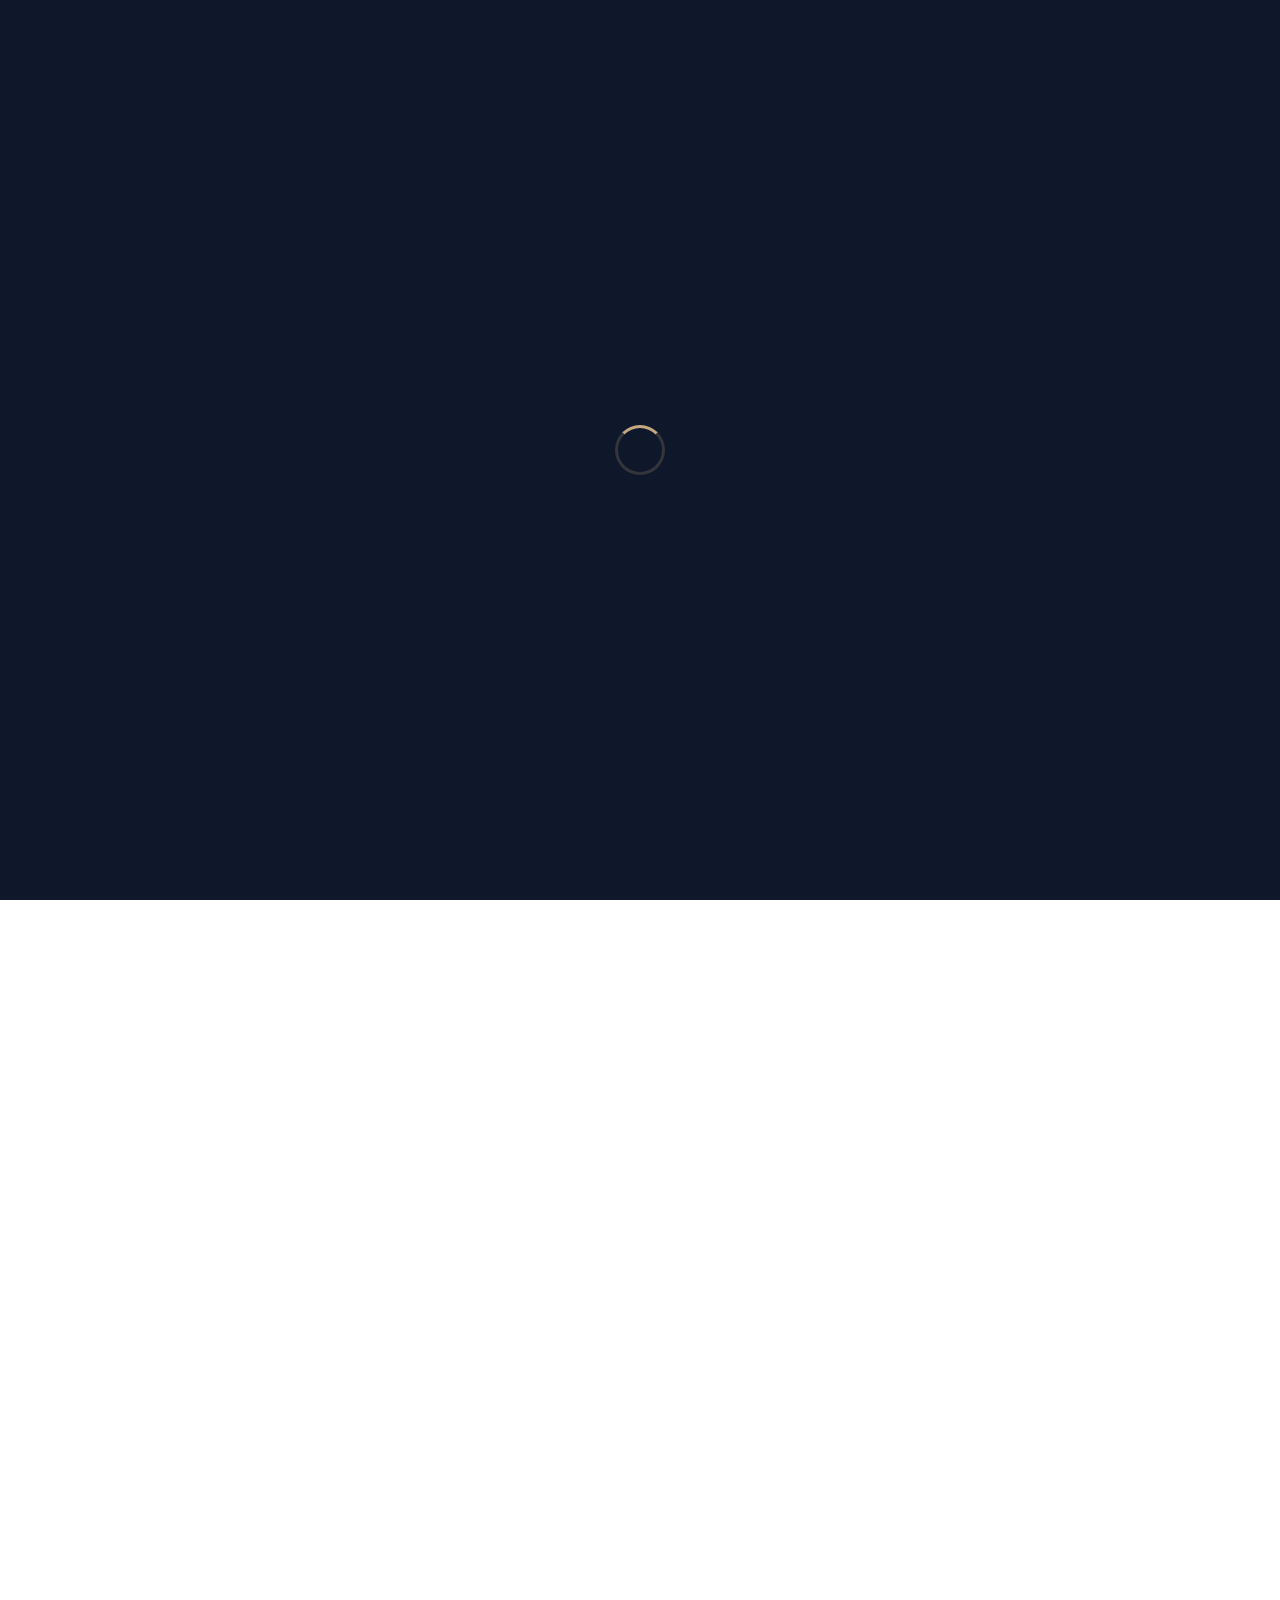
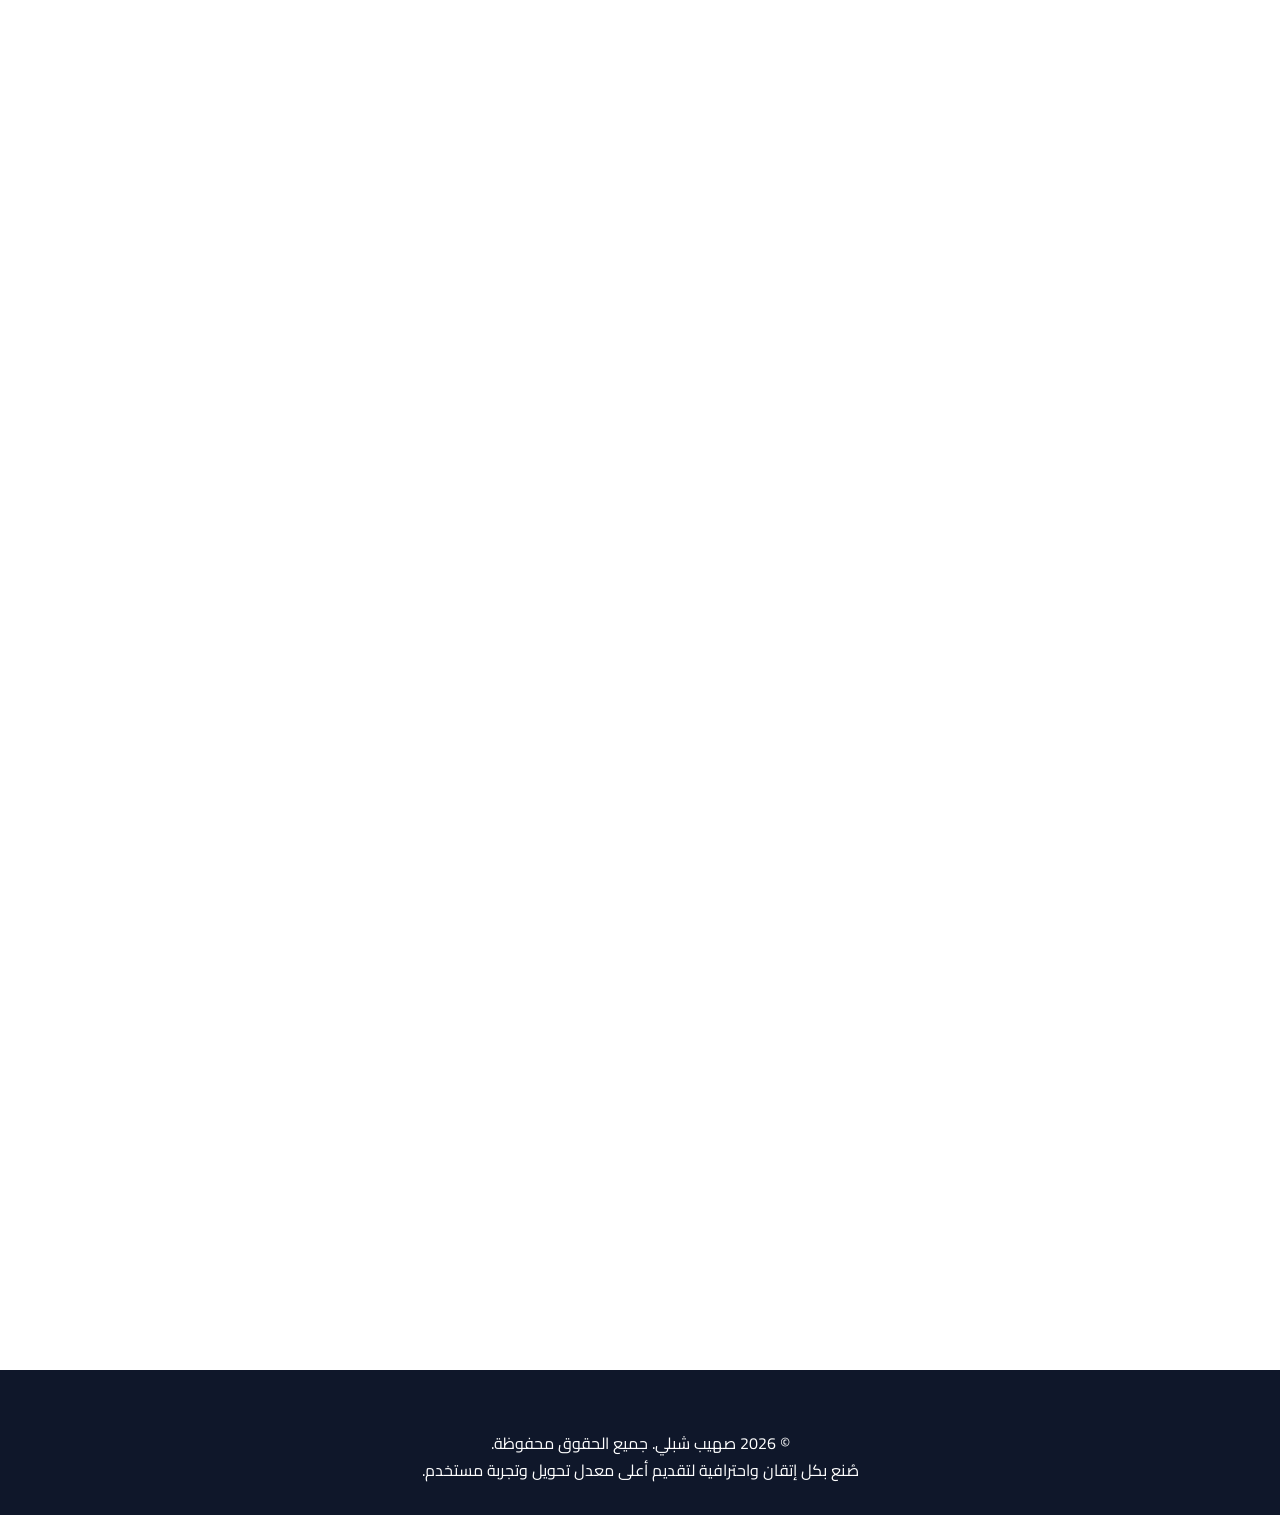
==== commit 26dc2d86: "Create index.html" ====
--- a/index.html
+++ b/index.html
@@ -320,240 +320,10 @@
                     <div class="faq-item animate-on-scroll">
                         <div class="faq-question">
                             <h3>ما هي طرق الدفع المقبولة (بعد الأسبوع المجاني)؟</h3>
-                  <header>
-        <div class="container navbar">
-            <a href="#" class="logo">صهيب شبلي<span>.</span></a>
-            <nav class="nav-menu" id="nav-menu">
-                <a href="#hero" class="nav-link active">الرئيسية</a>
-                <a href="#about" class="nav-link">من أنا</a>
-                <a href="#services" class="nav-link">الخدمات</a>
-                <a href="#pricing" class="nav-link">الاستثمار</a>
-                <a href="#process" class="nav-link">خطوات العمل</a>
-                <a href="#faq" class="nav-link">الأسئلة الشائعة</a>
-                <a href="#contact" class="nav-link btn btn-primary menu-btn">احجز جلسة</a>
-            </nav>
-            <div class="hamburger" id="hamburger">
-                <span></span>
-                <span></span>
-                <span></span>
-            </div>
-        </div>
-    </header>
-
-    <main>
-        <section id="hero" class="hero-section">
-            <div class="container hero-container">
-                <div class="hero-content animate-fade">
-                    <span class="badge">برنامج المرافقة الشخصية للأعمال 2026</span>
-                    <h1>عندك مشروع؟ خليني نرافقك حتى تبنيه بطريقة صحيحة.</h1>
-                    <p>متابعة أسبوعية، توجيه عملي، وخطة واضحة تساعدك تبني مشروع يحقق نتائج.</p>
-                    <div class="hero-actions">
-                        <a href="#contact" class="btn btn-primary">احجز جلسة الآن</a>
-                        <a href="https://wa.me/213XXXXXXXXX" target="_blank" class="btn btn-secondary">
-                            <svg width="20" height="20" viewBox="0 0 24 24" fill="currentColor"><path d="M.057 24l1.687-6.163c-1.041-1.804-1.588-3.849-1.587-5.946C.06 5.348 5.411 0 11.981 0c3.184.001 6.177 1.242 8.426 3.496 2.249 2.254 3.487 5.25 3.484 8.437-.006 6.639-5.356 11.988-11.929 11.988-1.992-.001-3.951-.502-5.702-1.453L0 24zm6.59-4.846c1.66.986 3.296 1.489 4.93 1.49 5.275 0 9.56-4.283 9.564-9.555.002-2.554-.992-4.956-2.799-6.764-1.807-1.807-4.212-2.802-6.763-2.804-5.282 0-9.569 4.285-9.573 9.56-.001 1.737.479 3.434 1.39 4.952L1.084 22.16l4.63-1.214zM16.545 13.7c-.29-.146-1.72-.85-1.986-.946-.266-.097-.46-.146-.653.146-.193.291-.748.946-.917 1.14-.168.193-.338.218-.627.072-.29-.146-1.227-.452-2.339-1.444-.866-.774-1.45-1.73-1.62-2.02-.169-.29-.018-.447.127-.591.131-.13.291-.339.436-.509.145-.17.193-.291.29-.485.097-.194.049-.364-.025-.509-.072-.146-.653-1.577-.894-2.16-.235-.565-.475-.489-.653-.498-.168-.008-.362-.01-.555-.01s-.509.072-.773.364c-.266.291-1.016.994-1.016 2.425s1.04 2.816 1.185 3.01c.145.194 2.049 3.128 4.964 4.384.693.299 1.235.478 1.656.612.697.221 1.33.19 1.831.115.558-.084 1.72-.703 1.961-1.383.242-.68.242-1.261.17-1.382-.073-.122-.267-.195-.556-.341z"/></svg>
-                            تواصل عبر واتساب
-                        </a>
-                    </div>
-                </div>
-            </div>
-        </section>
-
-        <section id="about" class="about-section">
-            <div class="container">
-                <div class="about-grid">
-                    <div class="about-image animate-on-scroll">
-                        <div class="image-wrapper">
-                            <div class="image-placeholder">صهيب شبلي</div>
-                        </div>
-                    </div>
-                    <div class="about-text animate-on-scroll">
-                        <span class="section-title-tag">من أنا؟</span>
-                        <h2>صهيب شبلي</h2>
-                        <p class="subtitle">مستشار تسويق رقمي و Media Buyer منذ 2018</p>
-                        <div class="highlight-box">
-                            <p><strong>ملاحظة مهمة:</strong> أنا لا أعمل بالنيابة عن أصحاب المشاريع. دوري هو مرافقتك خطوة بخطوة لمساعدتك في اتخاذ قرارات أفضل، وبناء أنظمة تسويقية وإدارية قوية تمكّن مشروعك من النمو والاعتماد على نفسه.</p>
-                        </div>
-                    </div>
-                </div>
-            </div>
-        </section>
-
-        <section id="services" class="services-section">
-            <div class="container">
-                <div class="section-header animate-on-scroll">
-                    <span class="section-title-tag">خدماتي</span>
-                    <h2>كيف يمكنني مساعدتك؟</h2>
-                    <p>ركائز أساسية نرتكز عليها لتطوير مشروعك وضمان استدامته في السوق.</p>
-                </div>
-                <div class="services-grid">
-                    <div class="card service-card animate-on-scroll">
-                        <div class="card-icon">⚡</div>
-                        <h3>متابعة أسبوعية دقيقة</h3>
-                        <p>جلسات دورية لمراجعة الأداء والتأكد من سير العمل حسب الخطة الموضوعة دون انحراف.</p>
-                    </div>
-                    <div class="card service-card animate-on-scroll">
-                        <div class="card-icon">🎯</div>
-                        <h3>استراتيجية التسويق</h3>
-                        <p>بناء خطة تسويقية متكاملة تستهدف العميل الصحيح وتبرز ميزتك التنافسية بوضوح.</p>
-                    </div>
-                    <div class="card service-card animate-on-scroll">
-                        <div class="card-icon">🧠</div>
-                        <h3>قرارات الأعمال والاستشارات</h3>
-                        <p>مساعدتك في تحليل المشاكل المعقدة واتخاذ القرارات الاستراتيجية الحاسمة لمشروعك.</p>
-                    </div>
-                    <div class="card service-card animate-on-scroll">
-                        <div class="card-icon">📊</div>
-                        <h3>توجيه الحملات الإعلانية</h3>
-                        <p>بصفتي خبيراً في شراء الإعلانات منذ 2018، سأوجهك لتحسين صرف ميزانيتك الإعلانية وتحقيق أعلى عائد.</p>
-                    </div>
-                    <div class="card service-card animate-on-scroll">
-                        <div class="card-icon">📈</div>
-                        <h3>تخطيط النمو والتوسع</h3>
-                        <p>وضع استراتيجيات عملية للتوسع في السوق وزيادة المبيعات بشكل مدروس وآمن.</p>
-                    </div>
-                    <div class="card service-card animate-on-scroll">
-                        <div class="card-icon">🎬</div>
-                        <h3>صناعة وتوجيه المحتوى</h3>
-                        <p>إرشادك لصناعة محتوى يبني الثقة مع جمهورك ويحول المتابعين إلى عملاء حقيقيين.</p>
-                    </div>
-                </div>
-            </div>
-        </section>
-
-        <section id="process" class="process-section">
-            <div class="container">
-                <div class="section-header animate-on-scroll">
-                    <span class="section-title-tag">خارطة الطريق</span>
-                    <h2>كيف تسير رحلتنا معاً؟</h2>
-                    <p>خطوات واضحة ومدروسة ننتقل عبرها من التخطيط الفكرة إلى تحقيق النمو الفعلي.</p>
-                </div>
-                <div class="timeline">
-                    <div class="timeline-item animate-on-scroll">
-                        <div class="timeline-dot">1</div>
-                        <div class="timeline-content">
-                            <h3>مكالمة التشخيص والاستكشاف (Discovery Call)</h3>
-                            <p>ندرس فيها وضع مشروعك الحالي، التحديات التي تواجهك، وما إذا كنا متوافقين للعمل معاً.</p>
-                        </div>
-                    </div>
-                    <div class="timeline-item animate-on-scroll">
-                        <div class="timeline-dot">2</div>
-                        <div class="timeline-content">
-                            <h3>التخطيط الأسبوعي (Weekly Planning)</h3>
-                            <p>نضع أهدافاً محددة وقابلة للقياس لكل أسبوع مع تحديد المهام بدقة لتجنب التشتت.</p>
-                        </div>
-                    </div>
-                    <div class="timeline-item animate-on-scroll">
-                        <div class="timeline-dot">3</div>
-                        <div class="timeline-content">
-                            <h3>التنفيذ (Execution)</h3>
-                            <p>تبدأ في تطبيق الخطة المتفق عليها مع الحصول على دعم مباشر للإجابة على أي تساؤل طارئ.</p>
-                        </div>
-                    </div>
-                    <div class="timeline-item animate-on-scroll">
-                        <div class="timeline-dot">4</div>
-                        <div class="timeline-content">
-                            <h3>المراجعة الأسبوعية (Weekly Review)</h3>
-                            <p>نلتقي لتقييم النتائج، تحليل الأرقام، وتعديل المسار بناءً على البيانات الحقيقية.</p>
-                        </div>
-                    </div>
-                    <div class="timeline-item animate-on-scroll">
-                        <div class="timeline-dot">5</div>
-                        <div class="timeline-content">
-                            <h3>النمو المستدام (Growth)</h3>
-                            <p>تثبيت الركائز الناجحة وبناء نظام (System) يسمح للمشروع بالعمل والنمو بشكل مستمر ومستقل.</p>
-                        </div>
-                    </div>
-                </div>
-            </div>
-        </section>
-
-        <section id="pricing" class="pricing-section">
-            <div class="container">
-                <div class="section-header animate-on-scroll">
-                    <span class="section-title-tag">خطط الاستثمار</span>
-                    <h2>اختر الخطة المناسبة لمرحلة مشروعك</h2>
-                    <p>استثمار مدروس يضمن لك مرافقة شخصية وتوجيه يجنبك الخسائر العشوائية.</p>
-                </div>
-                <div class="pricing-grid">
-                    <div class="card pricing-card animate-on-scroll">
-                        <div class="pricing-header">
-                            <h3>START</h3>
-                            <p class="plan-desc">للمشاريع الجديدة في بداية الطريق</p>
-                            <div class="price">20,000 <span>دج / شهرياً</span></div>
-                        </div>
-                        <ul class="pricing-features">
-                            <li>مكالمتين استشاريتين في الشهر</li>
-                            <li>تحديد هوية العميل المستهدف</li>
-                            <li>مراجعة خطة المحتوى الأساسية</li>
-                            <li>دعم عبر الإيميل</li>
-                        </ul>
-                        <a href="#contact" class="btn btn-secondary card-btn">ابدأ الآن</a>
-                    </div>
-                    <div class="card pricing-card featured animate-on-scroll">
-                        <div class="featured-badge">الأكثر طلباً</div>
-                        <div class="pricing-header">
-                            <h3>GROWTH</h3>
-                            <p class="plan-desc">للمشاريع التي بدأت تحقق مبيعات بالفعل</p>
-                            <div class="price">30,000 <span>دج / شهرياً</span></div>
-                        </div>
-                        <ul class="pricing-features">
-                            <li>متابعة أسبوعية (4 مكالمات شهرياً)</li>
-                            <li>تحليل وتدقيق الحملات الإعلانية</li>
-                            <li>استراتيجية تحسين معدل التحويل (CRO)</li>
-                            <li>دعم مباشر عبر واتساب طيلة أيام الأسبوع</li>
-                        </ul>
-                        <a href="#contact" class="btn btn-primary card-btn">اختر خطة النمو</a>
-                    </div>
-                    <div class="card pricing-card animate-on-scroll">
-                        <div class="pricing-header">
-                            <h3>SCALE</h3>
-                            <p class="plan-desc">للمشاريع الراغبة في التوسع السريع</p>
-                            <div class="price">50,000 <span>دج / شهرياً</span></div>
-                        </div>
-                        <ul class="pricing-features">
-                            <li>متابعة مكثفة وخاصة جداً</li>
-                            <li>استراتيجية التوسع وبناء الأنظمة (Systems)</li>
-                            <li>هيكلة خطط التسويق المتقدمة والميزانيات الكبيرة</li>
-                            <li>أولوية الرد والاتصال المباشر 24/7</li>
-                        </ul>
-                        <a href="#contact" class="btn btn-secondary card-btn">توسع الآن</a>
-                    </div>
-                </div>
-            </div>
-        </section>
-
-        <section id="faq" class="faq-section">
-            <div class="container">
-                <div class="section-header animate-on-scroll">
-                    <span class="section-title-tag">الأسئلة الشائعة</span>
-                    <h2>لديك استفسار؟ تجد إجابته هنا</h2>
-                </div>
-                <div class="faq-container">
-                    <div class="faq-item animate-on-scroll">
-                        <div class="faq-question">
-                            <h3>هل تقوم بإدارة الإعلانات أو كتابة المحتوى بدلاً عني؟</h3>
                             <span class="faq-icon">+</span>
                         </div>
                         <div class="faq-answer">
-                            <p>لا، برنامج المرافقة يركز على تمكينك أنت وفريقك. أنا أوجهك، أراجع أعمالك، وأعطيك الاستراتيجية الصحيحة بناءً على خبرتي كـ Media Buyer منذ 2018، لكن التنفيذ الفعلي يقع على عاتقك لتبني مهارات داخلية لمشروعك.</p>
-                        </div>
-                    </div>
-                    <div class="faq-item animate-on-scroll">
-                        <div class="faq-question">
-                            <h3>كيف تتم اللقاءات والمتابعة الأسبوعية؟</h3>
-                            <span class="faq-icon">+</span>
-                        </div>
-                        <div class="faq-answer">
-                            <p>تتم كل اللقاءات أونلاين عبر تطبيقات الاجتماعات (مثل Zoom أو Google Meet) في أوقات يتم الاتفاق عليها مسبقاً بما يتوافق مع جدولك وجدولي العملي.</p>
-                        </div>
-                    </div>
-                    <div class="faq-item animate-on-scroll">
-                        <div class="faq-question">
-                            <h3>ما هي طرق الدفع المقبولة؟</h3>
-                            <span class="faq-icon">+</span>
-                        </div>
-                        <div class="faq-answer">
-                            <p>نقبل الدفع عبر تحويل بريد الجزائر (CCP) أو تطبيق BaridiMob، ويتم الدفع بشكل مسبق مع بداية كل شهر من المرافقة.</p>
+                            <p>نقبل الدفع عبر تحويل بريد الجزائر (CCP) أو تطبيق BaridiMob، ويتم الدفع بعد انتهاء الأسبوع التجريبي ورضاك الكامل عن الخدمة لبدء بقية فترة المرافقة الشهرية.</p>
                         </div>
                     </div>
                 </div>
@@ -563,14 +333,14 @@
         <section id="contact" class="contact-section">
             <div class="container">
                 <div class="contact-box animate-on-scroll">
-                    <h2>جاهز لتطوير مشروعك؟</h2>
-                    <p>اختر الطريقة المفضلة لديك للتواصل ومناقشة تفاصيل مرافقتك.</p>
+                    <h2>جاهز لتجربة المرافقة وتطوير مشروعك مجاناً؟</h2>
+                    <p>المقاعد الاستشارية للأسبوع المجاني محدودة جداً شهرياً لضمان التركيز الكامل مع المشاريع المقبولة. احجز مقعدك التجريبي اليوم قبل قفل باب القبول التام.</p>
                     <div class="contact-buttons">
-                        <a href="https://wa.me/213XXXXXXXXX" target="_blank" class="btn btn-primary whatsapp-contact">
-                            تواصل عبر واتساب مباشرة
+                        <a href="https://wa.me/213560627549" target="_blank" class="btn btn-primary whatsapp-contact">
+                            احجز أسبوعك المجاني عبر واتساب الآن
                         </a>
                         <a href="mailto:soheyb@example.com" class="btn btn-secondary">
-                            راسلني عبر البريد الإلكتروني
+                            راسلني رسمياً عبر البريد الإلكتروني
                         </a>
                     </div>
                     <div class="social-links">
@@ -581,18 +351,17 @@
         </section>
     </main>
 
-    <a href="https://wa.me/213XXXXXXXXX" target="_blank" class="whatsapp-floating" aria-label="WhatsApp Contact">
+    <a href="https://wa.me/213560627549" target="_blank" class="whatsapp-floating" aria-label="WhatsApp Contact">
         <svg width="28" height="28" viewBox="0 0 24 24" fill="white"><path d="M.057 24l1.687-6.163c-1.041-1.804-1.588-3.849-1.587-5.946C.06 5.348 5.411 0 11.981 0c3.184.001 6.177 1.242 8.426 3.496 2.249 2.254 3.487 5.25 3.484 8.437-.006 6.639-5.356 11.988-11.929 11.988-1.992-.001-3.951-.502-5.702-1.453L0 24zm6.59-4.846c1.66.986 3.296 1.489 4.93 1.49 5.275 0 9.56-4.283 9.564-9.555.002-2.554-.992-4.956-2.799-6.764-1.807-1.807-4.212-2.802-6.763-2.804-5.282 0-9.569 4.285-9.573 9.56-.001 1.737.479 3.434 1.39 4.952L1.084 22.16l4.63-1.214zM16.545 13.7c-.29-.146-1.72-.85-1.986-.946-.266-.097-.46-.146-.653.146-.193.291-.748.946-.917 1.14-.168.193-.338.218-.627.072-.29-.146-1.227-.452-2.339-1.444-.866-.774-1.45-1.73-1.62-2.02-.169-.29-.018-.447.127-.591.131-.13.291-.339.436-.509.145-.17.193-.291.29-.485.097-.194.049-.364-.025-.509-.072-.146-.653-1.577-.894-2.16-.235-.565-.475-.489-.653-.498-.168-.008-.362-.01-.555-.01s-.509.072-.773.364c-.266.291-1.016.994-1.016 2.425s1.04 2.816 1.185 3.01c.145.194 2.049 3.128 4.964 4.384.693.299 1.235.478 1.656.612.697.221 1.33.19 1.831.115.558-.084 1.72-.703 1.961-1.383.242-.68.242-1.261.17-1.382-.073-.122-.267-.195-.556-.341z"/></svg>
     </a>
 
     <footer>
         <div class="container footer-container">
             <p>© 2026 صهيب شبلي. جميع الحقوق محفوظة.</p>
-            <p class="footer-credit">صُنع بكل إتقان لتجربة مستخدم خارقة.</p>
+            <p class="footer-credit">صُنع بكل إتقان واحترافية لتقديم أعلى معدل تحويل وتجربة مستخدم.</p>
         </div>
     </footer>
 
     <script src="script.js"></script>
 </body>
-  </html>
-  
+</html>
--- a/style.css
+++ b/style.css
@@ -1,30 +1,55 @@
-/* Custom Reset & CSS Variables */
+/* ==========================================================================
+   1. إعدادات عامة والخطوط (RTL & Global Variables)
+   ========================================================================== */
+@import url('https://fonts.googleapis.com/css2?family=Cairo:wght@300;400;600;700;800&display=swap');
+
 :root {
-    --primary-color: #FF6B00;
-    --primary-hover: #E05E00;
-    --bg-color: #0D1117;
-    --card-bg: rgba(22, 27, 34, 0.7);
-    --card-border: rgba(255, 107, 0, 0.15);
-    --text-main: #FFFFFF;
-    --text-muted: #8B949E;
-    --glass-blur: blur(12px);
-    --transition-smooth: all 0.4s cubic-bezier(0.16, 1, 0.3, 1);
+    --primary-color: #0f172a;    /* كحلي داكن فاخر */
+    --accent-color: #c5a880;     /* ذهبي ملكي ناعم */
+    --accent-hover: #b39369;     /* ذهبي عند تمرير الماوس */
+    --text-color: #334155;       /* رمادي غامق مريح للعين للأنصوص */
+    --bg-light: #f8fafc;         /* خلفية فاتحة جداً مريحة */
+    --white: #ffffff;            /* اللون الأبيض النقي */
+    --shadow-sm: 0 2px 4px rgba(0,0,0,0.05);
+    --shadow-md: 0 10px 15px -3px rgba(0,0,0,0.05), 0 4px 6px -2px rgba(0,0,0,0.05);
+    --shadow-lg: 0 20px 25px -5px rgba(0,0,0,0.08), 0 10px 10px -5px rgba(0,0,0,0.04);
+    --transition: all 0.3s ease;
 }
 
 * {
-    box-sizing: border-box;
     margin: 0;
     padding: 0;
+    box-sizing: border-box;
+    font-family: 'Cairo', sans-serif;
     scroll-behavior: smooth;
 }
 
 body {
-    font-family: 'Cairo', sans-serif;
-    background-color: var(--bg-color);
-    color: var(--text-main);
+    direction: rtl;
+    text-align: right;
+    background-color: var(--white);
+    color: var(--text-color);
+    overflow-x: hidden;
     line-height: 1.7;
-    overflow-x: hidden;
-    text-align: right;
+}
+
+a {
+    text-decoration: none;
+    color: inherit;
+    transition: var(--transition);
+}
+
+ul {
+    list-style: none;
+}
+
+img {
+    max-width: 100%;
+    height: auto;
+}
+
+section {
+    padding: 100px 0;
 }
 
 .container {
@@ -33,494 +58,508 @@
     margin: 0 auto;
 }
 
-/* Scroll Progress Bar */
+/* ==========================================================================
+   2. شاشة التحميل (Preloader) - النسخة المضمونة والآمنة
+   ========================================================================== */
+#preloader {
+    position: fixed;
+    top: 0;
+    left: 0;
+    width: 100%;
+    height: 100vh;
+    background-color: var(--primary-color);
+    display: flex;
+    justify-content: center;
+    align-items: center;
+    z-index: 999999;
+    opacity: 1;
+    visibility: visible;
+    transition: opacity 0.5s ease, visibility 0.5s ease;
+}
+
+/* الكلاس السحري الذي يستدعيه الـ JS لفرض الإخفاء فوراً وبسلاسة */
+#preloader.hide-loader {
+    opacity: 0 !important;
+    visibility: hidden !important;
+    pointer-events: none !important;
+}
+
+.loader {
+    width: 50px;
+    height: 50px;
+    border: 3px solid rgba(197, 168, 128, 0.2);
+    border-top: 3px solid var(--accent-color);
+    border-radius: 50%;
+    animation: spin 1s linear infinite;
+}
+
+@keyframes spin {
+    0% { transform: rotate(0deg); }
+    100% { transform: rotate(360deg); }
+}
+
+/* ==========================================================================
+   3. شريط تقدم القراءة الفوقي (Scroll Progress Bar)
+   ========================================================================== */
 #scroll-progress {
     position: fixed;
     top: 0;
     right: 0;
     height: 4px;
-    background: linear-gradient(90deg, var(--primary-color), #FFA057);
+    background: linear-gradient(to left, var(--accent-color), var(--accent-hover));
     width: 0%;
-    z-index: 1000;
-    transition: width 0.1s ease;
-}
-
-/* Preloader */
-#preloader {
+    z-index: 10000;
+    transition: width 0.1s ease-out;
+}
+
+/* ==========================================================================
+   4. الهيدر وقائمة التنقل المتجاوبة (Navbar)
+   ========================================================================== */
+header {
     position: fixed;
     top: 0;
     left: 0;
     width: 100%;
-    height: 100%;
-    background-color: var(--bg-color);
-    display: flex;
-    justify-content: center;
-    align-items: center;
-    z-index: 9999;
-    transition: opacity 0.5s ease, visibility 0.5s ease;
-}
-
-.loader {
-    width: 48px;
-    height: 48px;
-    border: 5px solid #161B22;
-    border-bottom-color: var(--primary-color);
-    border-radius: 50%;
+    background-color: rgba(255, 255, 255, 0.95);
+    backdrop-filter: blur(10px);
+    box-shadow: var(--shadow-sm);
+    z-index: 999;
+    transition: var(--transition);
+}
+
+.navbar {
+    display: flex;
+    justify-content: space-between;
+    align-items: center;
+    padding: 20px 0;
+}
+
+.logo {
+    font-size: 24px;
+    font-weight: 800;
+    color: var(--primary-color);
+}
+
+.logo span {
+    color: var(--accent-color);
+}
+
+.nav-menu {
+    display: flex;
+    gap: 30px;
+}
+
+.nav-link {
+    font-size: 16px;
+    font-weight: 600;
+    color: var(--primary-color);
+    position: relative;
+    padding: 5px 0;
+}
+
+.nav-link::after {
+    content: '';
+    position: absolute;
+    bottom: 0;
+    left: 0;
+    width: 0;
+    height: 2px;
+    background-color: var(--accent-color);
+    transition: var(--transition);
+}
+
+.nav-link:hover::after,
+.nav-link.active::after {
+    width: 100%;
+}
+
+.nav-link.active {
+    color: var(--accent-color);
+}
+
+.btn-nav {
+    background-color: var(--primary-color);
+    color: var(--white);
+    padding: 10px 24px;
+    border-radius: 50px;
+    font-weight: 600;
+    font-size: 14px;
+}
+
+.btn-nav:hover {
+    background-color: var(--accent-color);
+    transform: translateY(-2px);
+}
+
+/* زر الموبايل (Hamburger Menu) */
+.hamburger {
+    display: none;
+    cursor: pointer;
+    flex-direction: column;
+    gap: 6px;
+    z-index: 1001;
+}
+
+.hamburger span {
+    display: block;
+    width: 28px;
+    height: 3px;
+    background-color: var(--primary-color);
+    transition: var(--transition);
+    border-radius: 2px;
+}
+
+/* ==========================================================================
+   5. قسم الواجهة الرئيسية (Hero Section)
+   ========================================================================== */
+.hero {
+    background-color: var(--bg-light);
+    min-height: 100vh;
+    display: flex;
+    align-items: center;
+    padding-top: 120px;
+}
+
+.hero-wrapper {
+    display: flex;
+    align-items: center;
+    justify-content: space-between;
+    gap: 50px;
+}
+
+.hero-content {
+    flex: 1;
+}
+
+.hero-tag {
     display: inline-block;
-    animation: rotation 1s linear infinite;
-}
-
-@keyframes rotation {
-    0% { transform: rotate(0deg); }
-    100% { transform: rotate(360deg); }
-}
-
-/* Typography & Utility Components */
-h1, h2, h3 {
-    font-weight: 700;
-    letter-spacing: -0.5px;
-}
-
-p {
-    color: var(--text-muted);
-}
-
-.badge {
-    background: rgba(255, 107, 0, 0.1);
-    border: 1px solid rgba(255, 107, 0, 0.3);
+    background-color: rgba(197, 168, 128, 0.15);
     color: var(--primary-color);
     padding: 6px 16px;
     border-radius: 50px;
-    font-size: 0.85rem;
+    font-size: 14px;
+    font-weight: 700;
+    margin-bottom: 20px;
+}
+
+.hero-content h1 {
+    font-size: 48px;
+    font-weight: 800;
+    color: var(--primary-color);
+    line-height: 1.3;
+    margin-bottom: 20px;
+}
+
+.hero-content h1 span {
+    color: var(--accent-color);
+}
+
+.hero-content p {
+    font-size: 18px;
+    color: var(--text-color);
+    margin-bottom: 35px;
+    max-width: 550px;
+}
+
+.hero-btns {
+    display: flex;
+    gap: 20px;
+}
+
+.btn-primary {
+    background-color: var(--accent-color);
+    color: var(--white);
+    padding: 14px 32px;
+    border-radius: 50px;
+    font-weight: 700;
+    box-shadow: 0 4px 14px rgba(197, 168, 128, 0.4);
+}
+
+.btn-primary:hover {
+    background-color: var(--accent-hover);
+    transform: translateY(-3px);
+}
+
+.btn-secondary {
+    border: 2px solid var(--primary-color);
+    color: var(--primary-color);
+    padding: 12px 32px;
+    border-radius: 50px;
+    font-weight: 700;
+}
+
+.btn-secondary:hover {
+    background-color: var(--primary-color);
+    color: var(--white);
+    transform: translateY(-3px);
+}
+
+.hero-image {
+    flex: 1;
+    display: flex;
+    justify-content: center;
+    position: relative;
+}
+
+.img-box {
+    position: relative;
+    width: 400px;
+    height: 500px;
+    border-radius: 30px;
+    overflow: hidden;
+    box-shadow: var(--shadow-lg);
+}
+
+.img-box img {
+    width: 100%;
+    height: 100%;
+    object-fit: cover;
+}
+
+/* ==========================================================================
+   6. قسم الخدمات (Services Section)
+   ========================================================================== */
+.section-title {
+    text-align: center;
+    margin-bottom: 60px;
+}
+
+.section-title h2 {
+    font-size: 36px;
+    font-weight: 800;
+    color: var(--primary-color);
+    margin-bottom: 15px;
+}
+
+.section-title p {
+    font-size: 16px;
+    color: var(--accent-color);
     font-weight: 600;
-    display: inline-block;
-    margin-bottom: 1.5rem;
-}
-
-.section-title-tag {
-    color: var(--primary-color);
-    font-weight: 700;
-    font-size: 0.95rem;
     text-transform: uppercase;
-    letter-spacing: 1px;
-    display: block;
-    margin-bottom: 0.5rem;
-}
-
-.section-header {
-    text-align: center;
-    margin-bottom: 4rem;
-}
-
-.section-header h2 {
-    font-size: 2.5rem;
-    margin-bottom: 1rem;
-}
-
-/* Glassmorphism Cards */
-.card {
-    background: var(--card-bg);
-    backdrop-filter: var(--glass-blur);
-    -webkit-backdrop-filter: var(--glass-blur);
-    border: 1px solid var(--card-border);
-    border-radius: 16px;
-    padding: 2.5rem;
-    transition: var(--transition-smooth);
-}
-
-.card:hover {
-    transform: translateY(-8px);
-    border-color: rgba(255, 107, 0, 0.4);
-    box-shadow: 0 12px 30px rgba(255, 107, 0, 0.1);
-}
-
-/* Buttons */
-.btn {
-    display: inline-flex;
-    align-items: center;
-    justify-content: center;
-    gap: 10px;
-    padding: 12px 28px;
-    font-weight: 600;
-    border-radius: 8px;
-    cursor: pointer;
-    text-decoration: none;
-    font-size: 1rem;
-    transition: var(--transition-smooth);
-}
-
-.btn-primary {
-    background-color: var(--primary-color);
-    color: white;
-    border: none;
-}
-
-.btn-primary:hover {
-    background-color: var(--primary-hover);
-    transform: translateY(-2px);
-}
-
-.btn-secondary {
-    background-color: #161B22;
-    color: white;
-    border: 1px solid rgba(255, 255, 255, 0.1);
-}
-
-.btn-secondary:hover {
-    background-color: #21262D;
-    border-color: var(--primary-color);
-    transform: translateY(-2px);
-}
-
-/* Header & Navbar */
-header {
-    position: fixed;
-    top: 0;
-    width: 100%;
-    z-index: 900;
-    background: rgba(13, 17, 23, 0.7);
-    backdrop-filter: var(--glass-blur);
-    -webkit-backdrop-filter: var(--glass-blur);
-    border-bottom: 1px solid rgba(255, 255, 255, 0.05);
-    transition: var(--transition-smooth);
-}
-
-.navbar {
-    display: flex;
-    justify-content: space-between;
-    align-items: center;
-    padding: 1.2rem 0;
-}
-
-.logo {
-    font-size: 1.6rem;
-    font-weight: 800;
-    color: var(--text-main);
-    text-decoration: none;
-}
-
-.logo span {
-    color: var(--primary-color);
-}
-
-.nav-menu {
-    display: flex;
-    align-items: center;
-    gap: 2rem;
-}
-
-.nav-link {
-    color: var(--text-muted);
-    text-decoration: none;
-    font-weight: 500;
-    font-size: 0.95rem;
-    transition: var(--transition-smooth);
-}
-
-.nav-link:hover, .nav-link.active {
-    color: var(--primary-color);
-}
-
-.hamburger {
-    display: none;
-    flex-direction: column;
-    gap: 6px;
-    cursor: pointer;
-}
-
-.hamburger span {
-    width: 28px;
-    height: 3px;
-    background-color: var(--text-main);
-    border-radius: 2px;
-    transition: var(--transition-smooth);
-}
-
-/* Hero Section */
-.hero-section {
-    padding: 10rem 0 6rem 0;
-    background: radial-gradient(circle at 10% 20%, rgba(255, 107, 0, 0.08) 0%, transparent 45%);
-}
-
-.hero-content {
-    max-width: 800px;
-    margin: 0 auto;
-    text-align: center;
-}
-
-.hero-content h1 {
-    font-size: 3.5rem;
-    line-height: 1.3;
-    margin-bottom: 1.5rem;
-}
-
-.hero-content p {
-    font-size: 1.25rem;
-    margin-bottom: 2.5rem;
-}
-
-.hero-actions {
-    display: flex;
-    justify-content: center;
-    gap: 1.5rem;
-}
-
-/* About Section */
-.about-section {
-    padding: 6rem 0;
-}
-
-.about-grid {
-    display: grid;
-    grid-template-columns: 1fr 1.2fr;
-    gap: 4rem;
-    align-items: center;
-}
-
-.image-wrapper {
-    background: var(--card-bg);
-    border: 1px solid var(--card-border);
-    border-radius: 24px;
-    height: 450px;
-    display: flex;
-    align-items: center;
-    justify-content: center;
-    overflow: hidden;
-    position: relative;
-}
-
-.image-placeholder {
-    color: var(--text-muted);
-    font-size: 1.5rem;
-    font-weight: 600;
-}
-
-.about-text h2 {
-    font-size: 2.8rem;
-    margin-bottom: 0.5rem;
-}
-
-.about-text .subtitle {
-    font-size: 1.1rem;
-    color: var(--primary-color);
-    margin-bottom: 2rem;
-}
-
-.highlight-box {
-    background: rgba(255, 107, 0, 0.05);
-    border-right: 4px solid var(--primary-color);
-    padding: 1.5rem;
-    border-radius: 0 12px 12px 0;
-}
-
-.highlight-box p {
-    color: var(--text-main);
-}
-
-/* Services Section */
-.services-section {
-    padding: 6rem 0;
-    background: radial-gradient(circle at 90% 80%, rgba(255, 107, 0, 0.05) 0%, transparent 50%);
 }
 
 .services-grid {
     display: grid;
-    grid-template-columns: repeat(auto-fit, minmax(320px, 1fr));
-    gap: 2rem;
-}
-
-.card-icon {
-    font-size: 2.5rem;
-    margin-bottom: 1.5rem;
-    display: inline-block;
+    grid-template-columns: repeat(auto-fit, minmax(300px, 1max));
+    gap: 30px;
+}
+
+.service-card {
+    background-color: var(--white);
+    padding: 40px 30px;
+    border-radius: 20px;
+    box-shadow: var(--shadow-md);
+    border: 1px solid rgba(0,0,0,0.02);
+    transition: var(--transition);
+}
+
+.service-card:hover {
+    transform: translateY(-10px);
+    box-shadow: var(--shadow-lg);
+    border-color: rgba(197, 168, 128, 0.3);
+}
+
+.service-icon {
+    width: 60px;
+    height: 60px;
+    background-color: var(--bg-light);
+    color: var(--accent-color);
+    border-radius: 15px;
+    display: flex;
+    justify-content: center;
+    align-items: center;
+    font-size: 24px;
+    margin-bottom: 25px;
+    transition: var(--transition);
+}
+
+.service-card:hover .service-icon {
+    background-color: var(--accent-color);
+    color: var(--white);
 }
 
 .service-card h3 {
-    margin-bottom: 1rem;
-    font-size: 1.35rem;
-}
-
-/* Timeline Process Section */
-.process-section {
-    padding: 6rem 0;
-}
-
-.timeline {
-    position: relative;
-    max-width: 800px;
-    margin: 0 auto;
-    padding-right: 2rem;
-    border-right: 2px solid rgba(255, 107, 0, 0.2);
-}
-
-.timeline-item {
-    position: relative;
-    margin-bottom: 3.5rem;
-}
-
-.timeline-item:last-child {
+    font-size: 22px;
+    font-weight: 700;
+    color: var(--primary-color);
+    margin-bottom: 15px;
+}
+
+.service-card p {
+    font-size: 15px;
+    color: var(--text-color);
+}
+
+/* ==========================================================================
+   7. قسم من أنا / عن الشخصية (About Me)
+   ========================================================================== */
+.about {
+    background-color: var(--bg-light);
+}
+
+.about-wrapper {
+    display: flex;
+    align-items: center;
+    gap: 60px;
+}
+
+.about-image {
+    flex: 1;
+}
+
+.about-img-box {
+    border-radius: 20px;
+    overflow: hidden;
+    box-shadow: var(--shadow-lg);
+    border: 8px solid var(--white);
+}
+
+.about-content {
+    flex: 1.2;
+}
+
+.about-content h3 {
+    font-size: 28px;
+    font-weight: 700;
+    color: var(--primary-color);
+    margin-bottom: 20px;
+}
+
+.about-content p {
+    font-size: 16px;
+    margin-bottom: 30px;
+}
+
+.stats-grid {
+    display: grid;
+    grid-template-columns: repeat(3, 1fr);
+    gap: 20px;
+}
+
+.stat-item {
+    background-color: var(--white);
+    padding: 20px;
+    border-radius: 15px;
+    text-align: center;
+    box-shadow: var(--shadow-sm);
+}
+
+.stat-item h4 {
+    font-size: 32px;
+    font-weight: 800;
+    color: var(--accent-color);
+}
+
+.stat-item p {
+    font-size: 14px;
+    font-weight: 600;
+    color: var(--primary-color);
     margin-bottom: 0;
 }
 
-.timeline-dot {
-    position: absolute;
-    right: -43px;
-    top: 0;
-    width: 32px;
-    height: 32px;
-    background: var(--bg-color);
-    border: 2px solid var(--primary-color);
-    color: var(--primary-color);
-    border-radius: 50%;
-    display: flex;
-    align-items: center;
-    justify-content: center;
-    font-weight: 700;
-    font-size: 0.9rem;
-}
-
-.timeline-content h3 {
-    font-size: 1.4rem;
-    margin-bottom: 0.5rem;
-}
-
-/* Pricing Section */
-.pricing-section {
-    padding: 6rem 0;
-}
-
-.pricing-grid {
+/* ==========================================================================
+   8. قسم آراء العملاء (Testimonials)
+   ========================================================================== */
+.testimonials-grid {
     display: grid;
     grid-template-columns: repeat(auto-fit, minmax(320px, 1fr));
-    gap: 2.5rem;
-    align-items: stretch;
-}
-
-.pricing-card {
-    display: flex;
-    flex-direction: column;
+    gap: 30px;
+}
+
+.testimonial-card {
+    background-color: var(--white);
+    padding: 35px;
+    border-radius: 20px;
+    box-shadow: var(--shadow-md);
     position: relative;
 }
 
-.pricing-card.featured {
-    border-color: var(--primary-color);
-    box-shadow: 0 8px 24px rgba(255, 107, 0, 0.08);
-}
-
-.featured-badge {
-    position: absolute;
-    top: -15px;
-    left: 50%;
-    transform: translateX(-50%);
-    background: var(--primary-color);
-    color: white;
-    padding: 4px 14px;
-    font-size: 0.8rem;
+.stars {
+    color: #ffbc00;
+    margin-bottom: 15px;
+}
+
+.testimonial-card p {
+    font-style: italic;
+    font-size: 15px;
+    margin-bottom: 25px;
+}
+
+.client-info {
+    display: flex;
+    align-items: center;
+    gap: 15px;
+}
+
+.client-img {
+    width: 50px;
+    height: 50px;
+    border-radius: 50%;
+    object-fit: cover;
+}
+
+.client-details h4 {
+    font-size: 16px;
     font-weight: 700;
-    border-radius: 50px;
-}
-
-.pricing-header {
-    margin-bottom: 2rem;
-    border-bottom: 1px solid rgba(255, 255, 255, 0.05);
-    padding-bottom: 2rem;
-}
-
-.pricing-header h3 {
-    font-size: 1.6rem;
-    color: var(--text-main);
-}
-
-.plan-desc {
-    font-size: 0.9rem;
-    margin-top: 0.25rem;
-}
-
-.price {
-    font-size: 2.5rem;
-    font-weight: 800;
-    color: var(--text-main);
-    margin-top: 1.5rem;
-}
-
-.price span {
-    font-size: 1rem;
-    color: var(--text-muted);
-    font-weight: 400;
-}
-
-.pricing-features {
-    list-style: none;
-    margin-bottom: 2.5rem;
-    display: flex;
-    flex-direction: column;
-    gap: 1rem;
-}
-
-.pricing-features li {
-    display: flex;
-    align-items: center;
-    gap: 10px;
-    font-size: 0.95rem;
-}
-
-.pricing-features li::before {
-    content: "✓";
-    color: var(--primary-color);
-    font-weight: 700;
-}
-
-.card-btn {
-    margin-top: auto;
-    width: 100%;
-}
-
-/* FAQ Section */
-.faq-section {
-    padding: 6rem 0;
+    color: var(--primary-color);
+}
+
+.client-details span {
+    font-size: 13px;
+    color: var(--accent-color);
+}
+
+/* ==========================================================================
+   9. قسم الأسئلة الشائعة (FAQ Accordion)
+   ========================================================================== */
+.faq {
+    background-color: var(--bg-light);
 }
 
 .faq-container {
     max-width: 800px;
     margin: 0 auto;
-    display: flex;
-    flex-direction: column;
-    gap: 1.5rem;
 }
 
 .faq-item {
-    background: var(--card-bg);
-    border: 1px solid var(--card-border);
+    background-color: var(--white);
+    margin-bottom: 15px;
     border-radius: 12px;
+    box-shadow: var(--shadow-sm);
     overflow: hidden;
-    transition: var(--transition-smooth);
+    transition: var(--transition);
 }
 
 .faq-question {
-    padding: 1.5rem;
+    padding: 22px 30px;
     display: flex;
     justify-content: space-between;
     align-items: center;
     cursor: pointer;
-    user-select: none;
-}
-
-.faq-question h3 {
-    font-size: 1.15rem;
+    font-weight: 700;
+    color: var(--primary-color);
+    font-size: 17px;
 }
 
 .faq-icon {
-    font-size: 1.4rem;
-    color: var(--primary-color);
-    transition: transform 0.3s ease;
+    font-size: 18px;
+    transition: var(--transition);
+    color: var(--accent-color);
 }
 
 .faq-answer {
     max-height: 0;
     overflow: hidden;
     transition: max-height 0.3s ease-out, padding 0.3s ease;
-    padding: 0 1.5rem;
+    padding: 0 30px;
+    color: var(--text-color);
+    font-size: 15px;
     border-top: 1px solid transparent;
+}
+
+/* الـ Classes النشطة للتحكم عبر الـ JavaScript */
+.faq-item.active {
+    border: 1.5px solid rgba(197, 168, 128, 0.4);
 }
 
 .faq-item.active .faq-icon {
@@ -528,195 +567,192 @@
 }
 
 .faq-item.active .faq-answer {
-    max-height: 200px;
-    padding: 1.5rem;
-    border-color: rgba(255, 255, 255, 0.05);
-}
-
-/* Contact Section */
-.contact-section {
-    padding: 6rem 0 10rem 0;
-}
-
-.contact-box {
-    background: linear-gradient(135deg, #161B22 0%, #0D1117 100%);
-    border: 1px solid var(--card-border);
-    border-radius: 24px;
-    padding: 4rem 2rem;
+    max-height: 200px; /* طول كافٍ للنص */
+    padding-bottom: 22px;
+    padding-top: 10px;
+    border-top: 1px solid #f1f5f9;
+}
+
+/* ==========================================================================
+   10. قسم حجز الاستشارات والاتصال (Contact Form)
+   ========================================================================== */
+.contact-wrapper {
+    max-width: 700px;
+    margin: 0 auto;
+    background-color: var(--white);
+    padding: 50px;
+    border-radius: 25px;
+    box-shadow: var(--shadow-lg);
+}
+
+.contact-form .form-group {
+    margin-bottom: 20px;
+}
+
+.contact-form label {
+    display: block;
+    font-weight: 600;
+    margin-bottom: 8px;
+    color: var(--primary-color);
+    font-size: 15px;
+}
+
+.contact-form input,
+.contact-form textarea,
+.contact-form select {
+    width: 100%;
+    padding: 14px 20px;
+    border: 1.5px solid #e2e8f0;
+    background-color: var(--bg-light);
+    border-radius: 12px;
+    font-size: 15px;
+    color: var(--primary-color);
+    outline: none;
+    transition: var(--transition);
+}
+
+.contact-form input:focus,
+.contact-form textarea:focus,
+.contact-form select:focus {
+    border-color: var(--accent-color);
+    background-color: var(--white);
+    box-shadow: 0 0 0 4px rgba(197, 168, 128, 0.1);
+}
+
+.contact-form textarea {
+    height: 150px;
+    resize: none;
+}
+
+.btn-submit {
+    width: 100%;
+    border: none;
+    cursor: pointer;
+    background-color: var(--primary-color);
+    color: var(--white);
+    padding: 16px;
+    border-radius: 12px;
+    font-size: 16px;
+    font-weight: 700;
+    transition: var(--transition);
+}
+
+.btn-submit:hover {
+    background-color: var(--accent-color);
+}
+
+/* ==========================================================================
+   11. الفوتر (Footer)
+   ========================================================================== */
+footer {
+    background-color: var(--primary-color);
+    color: var(--white);
+    padding: 60px 0 30px;
     text-align: center;
-    max-width: 900px;
-    margin: 0 auto;
-}
-
-.contact-box h2 {
-    font-size: 2.5rem;
-    margin-bottom: 1rem;
-}
-
-.contact-box p {
-    font-size: 1.1rem;
-    margin-bottom: 2.5rem;
-}
-
-.contact-buttons {
+}
+
+.footer-logo {
+    font-size: 28px;
+    font-weight: 800;
+    margin-bottom: 20px;
+}
+
+.footer-logo span {
+    color: var(--accent-color);
+}
+
+.social-links {
     display: flex;
     justify-content: center;
-    gap: 1.5rem;
-    margin-bottom: 2.5rem;
-    flex-wrap: wrap;
-}
-
-.whatsapp-contact {
-    background-color: #25D366;
-}
-
-.whatsapp-contact:hover {
-    background-color: #20BA5A;
-}
-
-.social-links a {
-    color: var(--text-muted);
-    text-decoration: none;
-    transition: var(--transition-smooth);
-    font-weight: 600;
-}
-
-.social-links a:hover {
-    color: var(--primary-color);
-}
-
-/* Sticky WhatsApp Button */
-.whatsapp-floating {
-    position: fixed;
-    bottom: 30px;
-    left: 30px;
-    background-color: #25D366;
-    width: 60px;
-    height: 60px;
+    gap: 20px;
+    margin-bottom: 40px;
+}
+
+.social-icon {
+    width: 45px;
+    height: 45px;
+    background-color: rgba(255,255,255,0.05);
     border-radius: 50%;
     display: flex;
-    align-items: center;
     justify-content: center;
-    box-shadow: 0 4px 15px rgba(37, 211, 102, 0.3);
-    z-index: 999;
-    transition: var(--transition-smooth);
-}
-
-.whatsapp-floating:hover {
-    transform: scale(1.1);
-    background-color: #20BA5A;
-}
-
-/* Footer */
-footer {
-    border-top: 1px solid rgba(255, 255, 255, 0.05);
-    padding: 2rem 0;
-    background-color: #090D13;
-}
-
-.footer-container {
-    display: flex;
-    justify-content: space-between;
-    align-items: center;
-    flex-wrap: wrap;
-    gap: 1rem;
-}
-
-.footer-container p {
-    font-size: 0.9rem;
-}
-
-.footer-credit {
-    color: var(--primary-color) !important;
-    opacity: 0.8;
-}
-
-/* Scroll Animations */
-.animate-fade {
-    opacity: 0;
-    transform: translateY(30px);
-    animation: fadeInUp 0.8s cubic-bezier(0.16, 1, 0.3, 1) forwards;
-}
-
+    align-items: center;
+    font-size: 18px;
+    color: var(--white);
+}
+
+.social-icon:hover {
+    background-color: var(--accent-color);
+    color: var(--primary-color);
+    transform: translateY(-3px);
+}
+
+.copyright {
+    font-size: 14px;
+    color: #94a3b8;
+    border-top: 1px solid rgba(255,255,255,0.05);
+    padding-top: 30px;
+}
+
+/* ==========================================================================
+   12. حركات الظهور عند التمرير (Animate on Scroll)
+   ========================================================================== */
 .animate-on-scroll {
     opacity: 0;
     transform: translateY(40px);
-    transition: opacity 0.8s cubic-bezier(0.16, 1, 0.3, 1), transform 0.8s cubic-bezier(0.16, 1, 0.3, 1);
-}
-
-.animate-on-scroll.appear {
+    transition: opacity 0.8s ease-out, transform 0.8s ease-out;
+}
+
+/* الحالة الفعّالة التي يمنحها الـ JavaScript فور تمرير الشاشة للأسفل */
+.animate-on-scroll.show {
     opacity: 1;
     transform: translateY(0);
 }
 
-@keyframes fadeInUp {
-    to {
-        opacity: 1;
-        transform: translateY(0);
+/* ==========================================================================
+   13. شاشات الهواتف والأجهزة اللوحية (Responsive Media Queries)
+   ========================================================================== */
+@media (max-width: 991px) {
+    section { padding: 70px 0; }
+    .hero-wrapper, .about-wrapper {
+        flex-direction: column-reverse;
+        text-align: center;
+        gap: 40px;
     }
-}
-
-/* Responsive Web Design (Mobile First Media Queries) */
-@media (max-width: 992px) {
-    .about-grid {
-        grid-template-columns: 1fr;
-        gap: 3rem;
-    }
-    .hero-content h1 {
-        font-size: 2.5rem;
-    }
+    .hero-content p { margin: 0 auto 35px; }
+    .hero-btns { justify-content: center; }
+    .img-box { width: 340px; height: 420px; }
 }
 
 @media (max-width: 768px) {
-    .hamburger {
-        display: flex;
-    }
-
+    .hamburger { display: flex; }
+    
+    /* تحويل القائمة العلوية لشاشة الموبايل الجانبية */
     .nav-menu {
         position: fixed;
-        top: 73px;
+        top: 0;
         right: -100%;
+        width: 75%;
+        height: 100vh;
+        background-color: var(--white);
+        box-shadow: -5px 0 15px rgba(0,0,0,0.1);
         flex-direction: column;
-        background: rgba(13, 17, 23, 0.95);
-        backdrop-filter: var(--glass-blur);
-        -webkit-backdrop-filter: var(--glass-blur);
-        width: 100%;
-        height: calc(100vh - 73px);
-        padding: 3rem 0;
-        gap: 2.5rem;
-        transition: var(--transition-smooth);
-        border-top: 1px solid rgba(255, 255, 255, 0.05);
+        align-items: center;
+        justify-content: center;
+        gap: 35px;
+        transition: right 0.4s ease-in-out;
+        z-index: 1000;
     }
-
-    .nav-menu.open {
+    
+    .nav-menu.active {
         right: 0;
     }
-
-    .hamburger.open span:nth-child(1) {
-        transform: rotate(-45deg) translate(-6px, 6px);
-    }
-    .hamburger.open span:nth-child(2) {
-        opacity: 0;
-    }
-    .hamburger.open span:nth-child(3) {
-        transform: rotate(45deg) translate(-6px, -6px);
-    }
-
-    .hero-actions, .contact-buttons {
-        flex-direction: column;
-        width: 100%;
-    }
-
-    .btn {
-        width: 100%;
-    }
-
-    .section-header h2 {
-        font-size: 2rem;
-    }
-
-    .footer-container {
-        flex-direction: column;
-        text-align: center;
-    }
-}
+    
+    /* حركة أيقونة الهامبرغر عند الفتح */
+    .hamburger.active span:nth-child(1) { transform: translateY(9px) rotate(45deg); }
+    .hamburger.active span:nth-child(2) { opacity: 0; }
+    .hamburger.active span:nth-child(3) { transform: translateY(-9px) rotate(-45deg); }
+
+    .hero-content h1 { font-size: 34px; }
+    .stats-grid { grid-template-columns: 1fr; gap: 15px; }
+    .contact-wrapper { padding: 30px 20px; }
+}
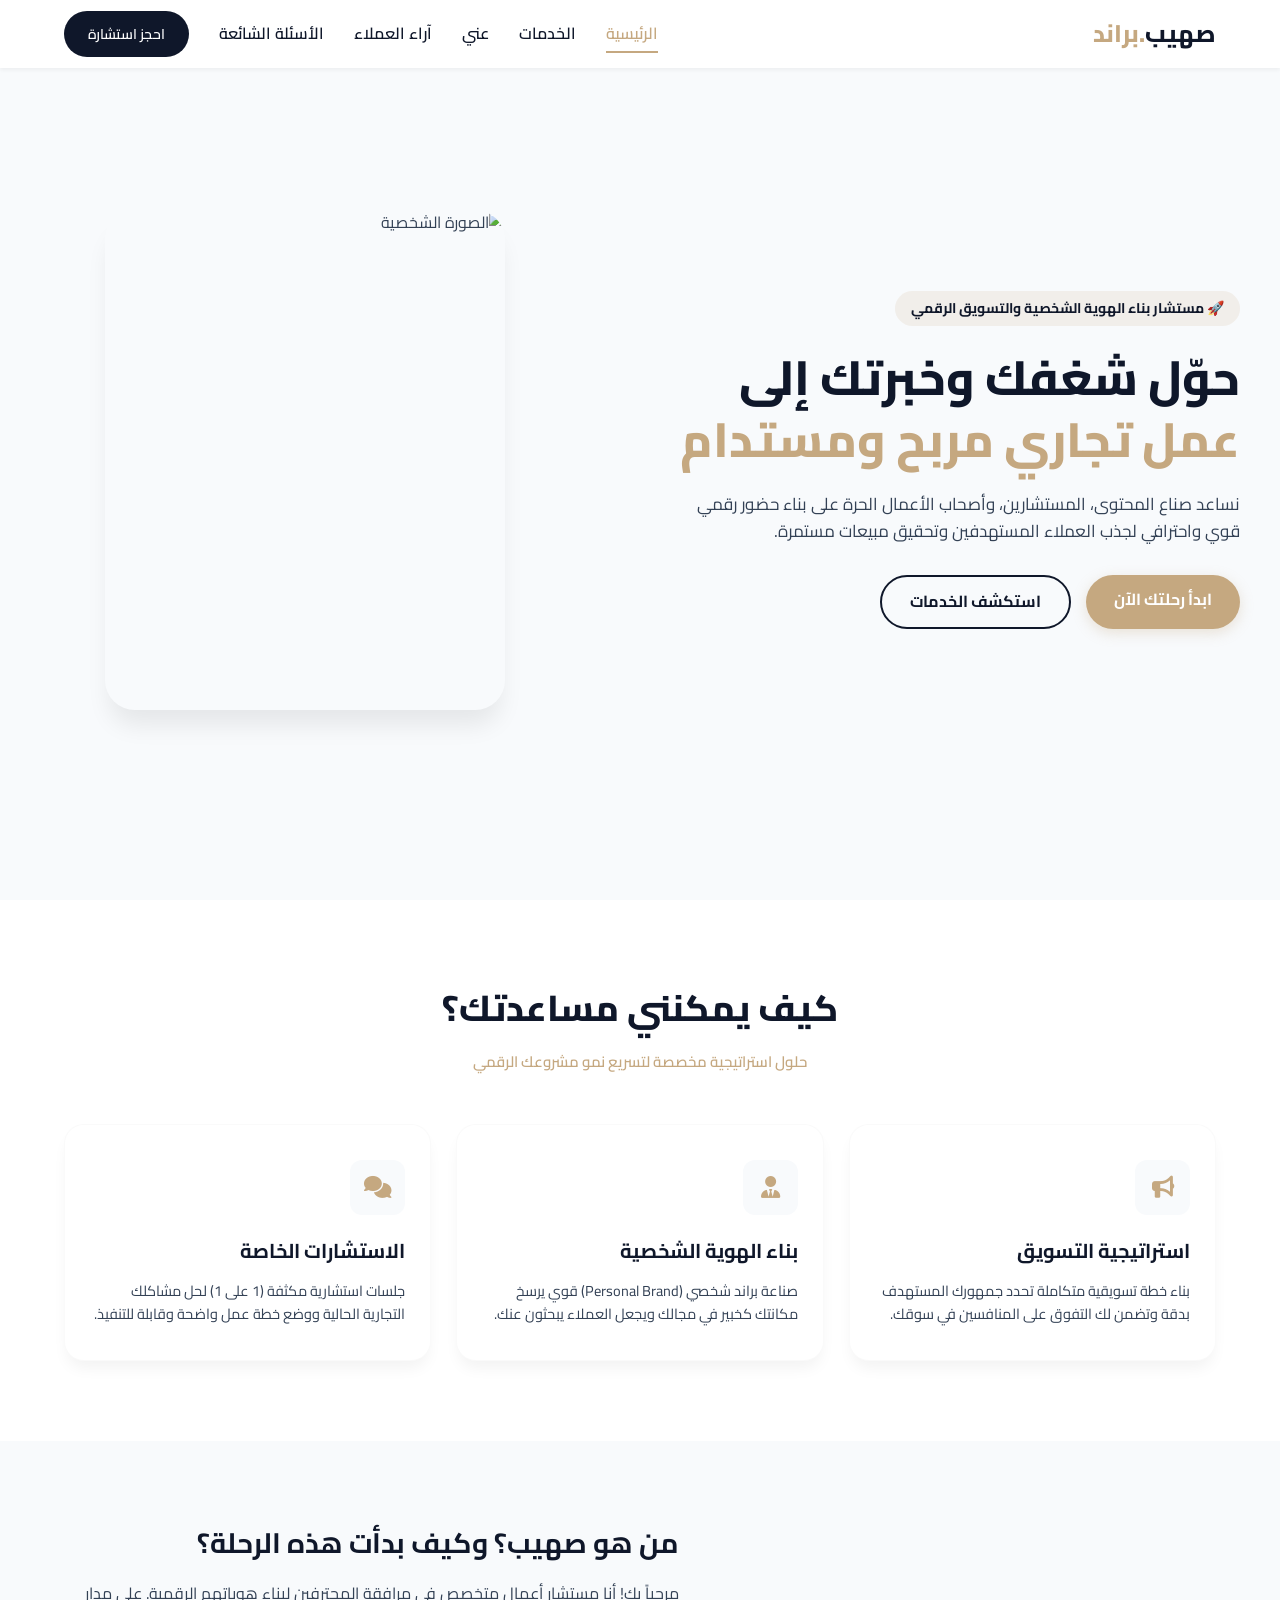
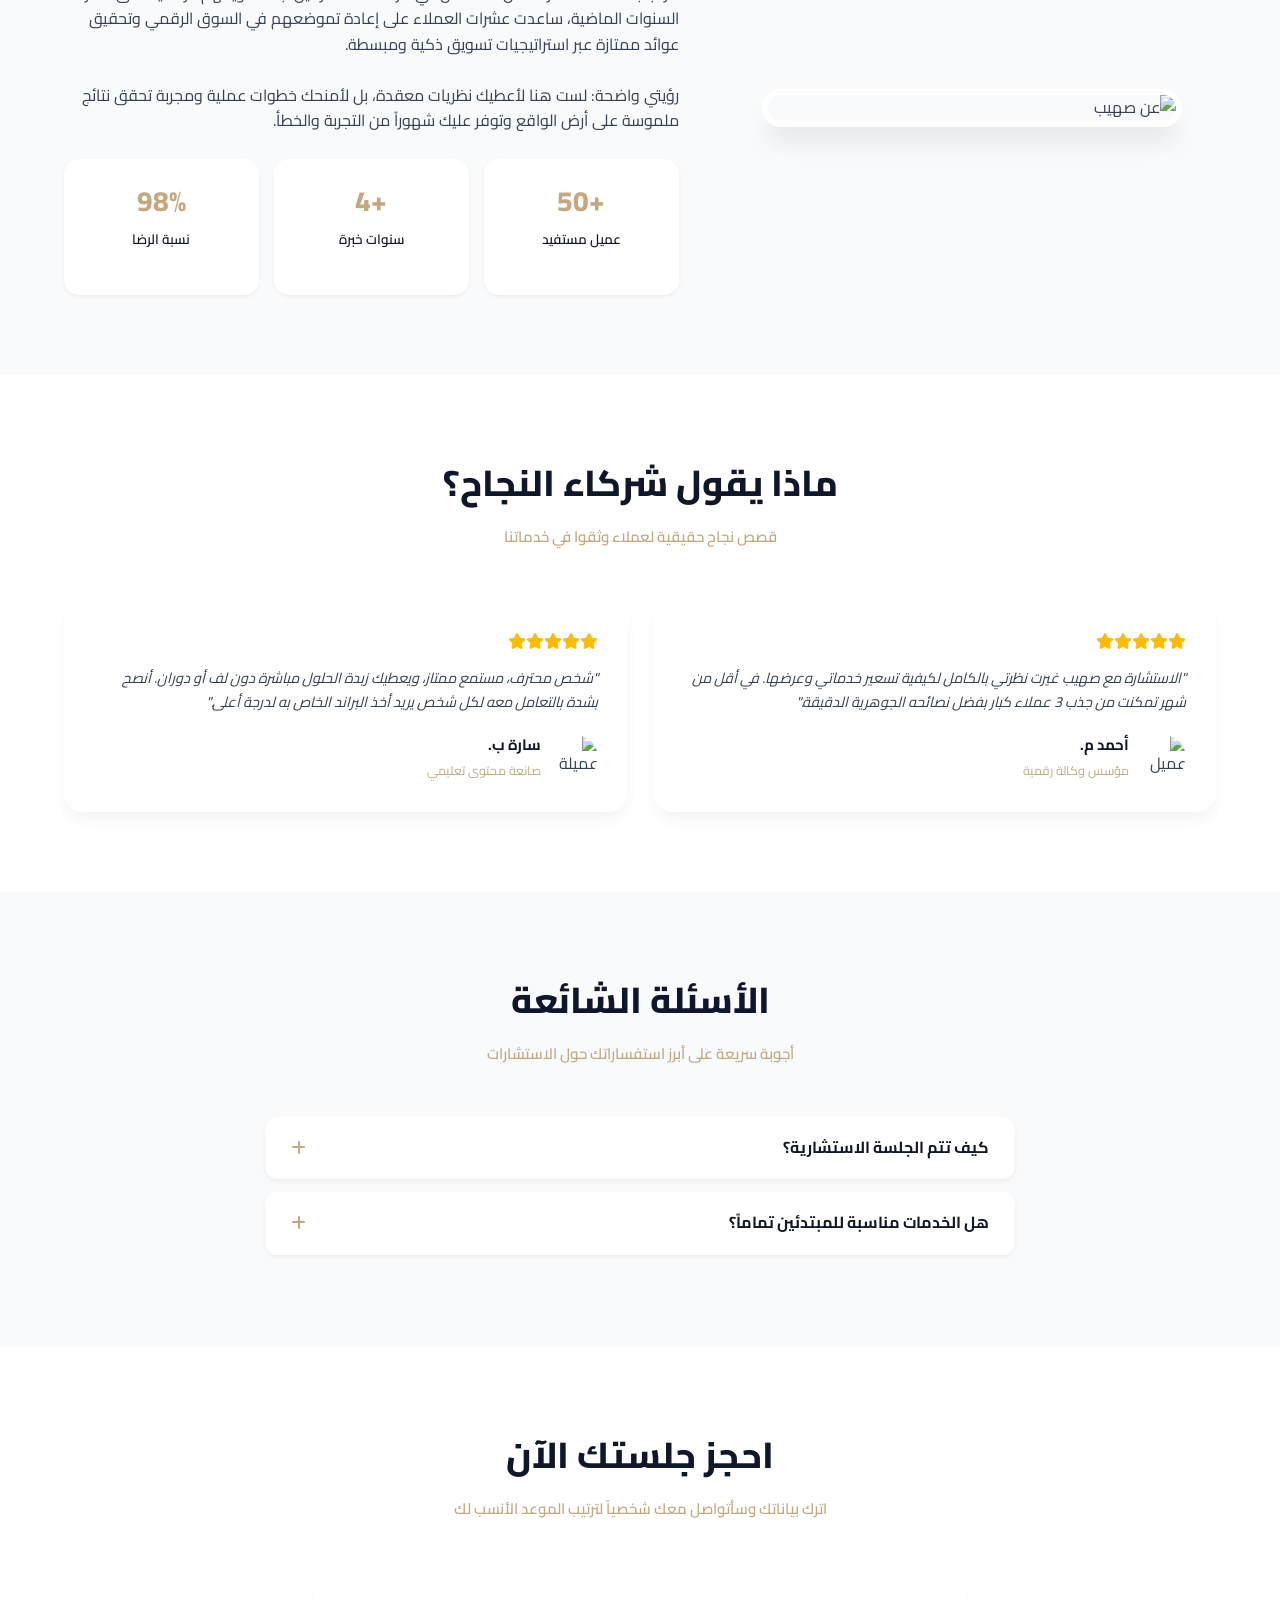
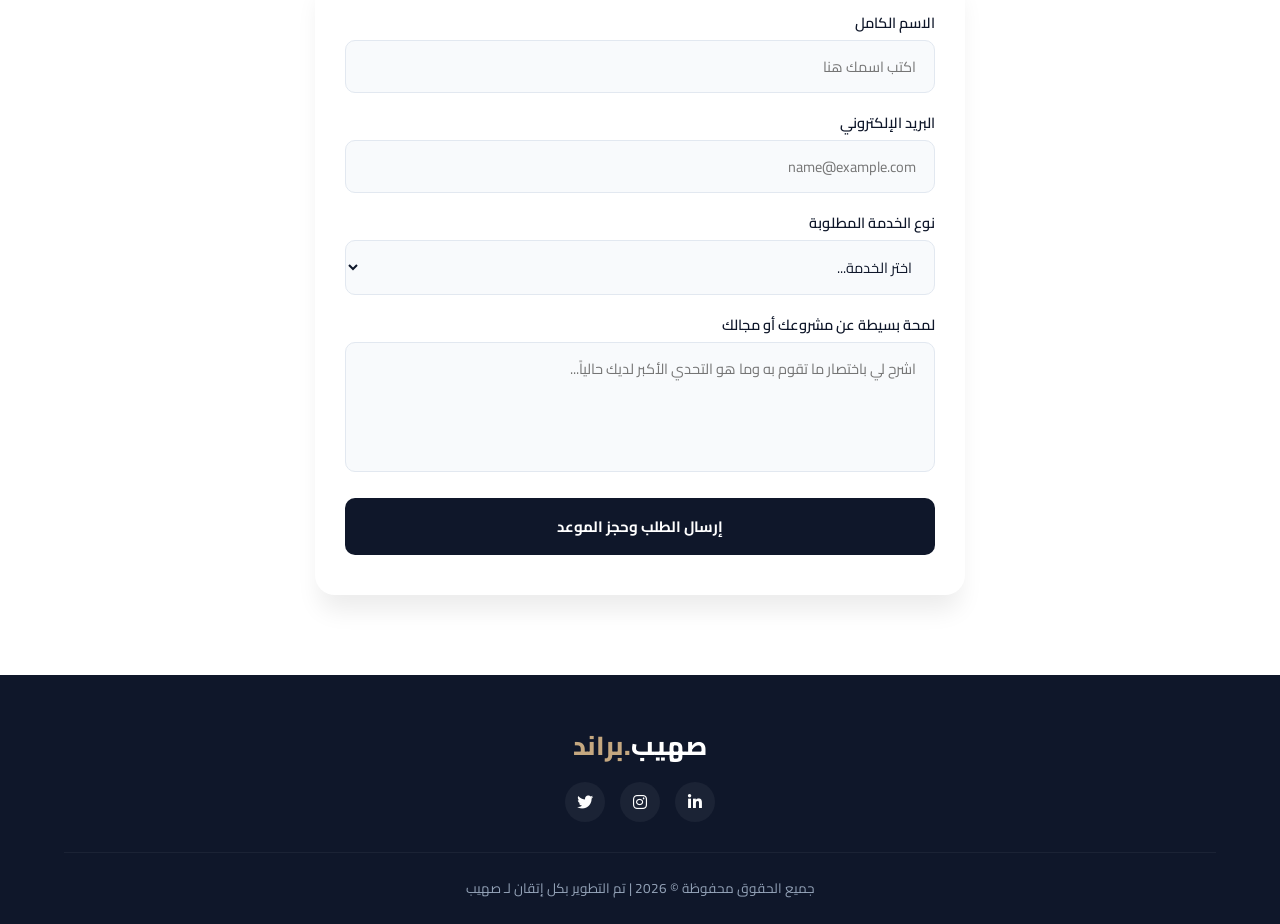
==== commit 4d75b2c0: "Add initial HTML structure for the website" ====
--- a/index.html
+++ b/index.html
@@ -3,31 +3,11 @@
 <head>
     <meta charset="UTF-8">
     <meta name="viewport" content="width=device-width, initial-scale=1.0">
-    
-    <title>صهيب شبلي | مستشار تسويق رقمي ومرافق أعمال</title>
-    <meta name="description" content="متابعة أسبوعية، توجيه عملي، وخطة واضحة تساعدك تبني مشروع يحقق نتائج مع صهيب شبلي - مستشار تسويق رقمي ومشتري إعلانات منذ 2018.">
-    <meta name="keywords" content="صهيب شبلي, تسويق رقمي, مرافقة أعمال, استشارات تسويقية, الجزائر, Media Buyer">
-    <meta name="author" content="Soheyb Chebli">
-    
-    <meta property="og:type" content="website">
-    <meta property="og:url" content="https://yourdomain.com/">
-    <meta property="og:title" content="صهيب شبلي | مستشار تسويق رقمي ومرافق أعمال">
-    <meta property="og:description" content="عندك مشروع؟ خليني نرافقك حتى تبنيه بطريقة صحيحة. متابعة أسبوعية وتوجيه عملي.">
-    <meta property="og:image" content="assets/og-image.jpg">
-
-    <meta property="twitter:card" content="summary_large_image">
-    <meta property="twitter:title" content="صهيب شبلي | مستشار تسويق رقمي ومرافق أعمال">
-    <meta property="twitter:description" content="عندك مشروع؟ خليني نرافقك حتى تبنيه بطريقة صحيحة.">
-
-    <link rel="preconnect" href="https://fonts.googleapis.com">
-    <link rel="preconnect" href="https://fonts.gstatic.com" crossorigin>
-    <link href="https://fonts.googleapis.com/css2?family=Cairo:wght@300;400;600;700;800&display=swap" rel="stylesheet">
-
+    <title>المنصة الاحترافية | بناء الهوية الشخصية والاستشارات</title>
     <link rel="stylesheet" href="style.css">
+    <link rel="stylesheet" href="https://cdnjs.cloudflare.com/ajax/libs/font-awesome/6.4.0/css/all.min.css">
 </head>
 <body>
-
-    <div id="scroll-progress"></div>
 
     <div id="preloader">
         <div class="loader"></div>
@@ -35,19 +15,18 @@
 
     <header>
         <div class="container navbar">
-            <a href="#" class="logo">صهيب شبلي<span>.</span></a>
-            <nav class="nav-menu" id="nav-menu">
-                <a href="#hero" class="nav-link active">الرئيسية</a>
-                <a href="#about" class="nav-link">من أنا</a>
-                <a href="#stats" class="nav-link">إحصائيات</a>
-                <a href="#target" class="nav-link">لمن البرنامج</a>
-                <a href="#services" class="nav-link">الخدمات</a>
-                <a href="#process" class="nav-link">خطوات العمل</a>
-                <a href="#pricing" class="nav-link">الاستثمار</a>
-                <a href="#faq" class="nav-link">الأسئلة الشائعة</a>
-                <a href="#contact" class="nav-link btn btn-primary menu-btn">احجز أسبوعك المجاني</a>
-            </nav>
-            <div class="hamburger" id="hamburger">
+            <a href="#" class="logo">صهيب<span>.براند</span></a>
+            
+            <ul class="nav-menu">
+                <li><a href="#hero" class="nav-link active">الرئيسية</a></li>
+                <li><a href="#services" class="nav-link">الخدمات</a></li>
+                <li><a href="#about" class="nav-link">عني</a></li>
+                <li><a href="#testimonials" class="nav-link">آراء العملاء</a></li>
+                <li><a href="#faq" class="nav-link">الأسئلة الشائعة</a></li>
+                <li><a href="#contact" class="btn-nav">احجز استشارة</a></li>
+            </ul>
+
+            <div class="hamburger">
                 <span></span>
                 <span></span>
                 <span></span>
@@ -55,313 +34,193 @@
         </div>
     </header>
 
-    <main>
-        <section id="hero" class="hero-section">
-            <div class="container hero-container">
-                <div class="hero-content animate-fade">
-                    <span class="badge">🔥 عرض محدود: ابدأ بأسبوع مجاني تماماً والدفع بعد الرضا</span>
-                    <h1>عندك مشروع؟ خليني نرافقك حتى تبنيه بطريقة صحيحة.</h1>
-                    <p>متابعة أسبوعية، توجيه عملي، وخطة واضحة تساعدك تبني مشروع يحقق نتائج مستدامة ويضاعف أرباحك دون مخاطرة مالية.</p>
-                    <div class="hero-actions">
-                        <a href="#contact" class="btn btn-primary">احجز جلسة التشخيص وبداية الأسبوع المجاني</a>
-                        <a href="https://wa.me/213560627549" target="_blank" class="btn btn-secondary">
-                            <svg width="20" height="20" viewBox="0 0 24 24" fill="currentColor"><path d="M.057 24l1.687-6.163c-1.041-1.804-1.588-3.849-1.587-5.946C.06 5.348 5.411 0 11.981 0c3.184.001 6.177 1.242 8.426 3.496 2.249 2.254 3.487 5.25 3.484 8.437-.006 6.639-5.356 11.988-11.929 11.988-1.992-.001-3.951-.502-5.702-1.453L0 24zm6.59-4.846c1.66.986 3.296 1.489 4.93 1.49 5.275 0 9.56-4.283 9.564-9.555.002-2.554-.992-4.956-2.799-6.764-1.807-1.807-4.212-2.802-6.763-2.804-5.282 0-9.569 4.285-9.573 9.56-.001 1.737.479 3.434 1.39 4.952L1.084 22.16l4.63-1.214zM16.545 13.7c-.29-.146-1.72-.85-1.986-.946-.266-.097-.46-.146-.653.146-.193.291-.748.946-.917 1.14-.168.193-.338.218-.627.072-.29-.146-1.227-.452-2.339-1.444-.866-.774-1.45-1.73-1.62-2.02-.169-.29-.018-.447.127-.591.131-.13.291-.339.436-.509.145-.17.193-.291.29-.485.097-.194.049-.364-.025-.509-.072-.146-.653-1.577-.894-2.16-.235-.565-.475-.489-.653-.498-.168-.008-.362-.01-.555-.01s-.509.072-.773.364c-.266.291-1.016.994-1.016 2.425s1.04 2.816 1.185 3.01c.145.194 2.049 3.128 4.964 4.384.693.299 1.235.478 1.656.612.697.221 1.33.19 1.831.115.558-.084 1.72-.703 1.961-1.383.242-.68.242-1.261.17-1.382-.073-.122-.267-.195-.556-.341z"/></svg>
-                            تواصل عبر واتساب
-                        </a>
-                    </div>
-                </div>
-            </div>
-        </section>
-
-        <section id="stats" class="stats-section">
-            <div class="container">
+    <section id="hero" class="hero">
+        <div class="container hero-wrapper">
+            <div class="hero-content">
+                <span class="hero-tag">🚀 مستشار بناء الهوية الشخصية والتسويق الرقمي</span>
+                <h1>حوّل شغفك وخبرتك إلى <br><span>عمل تجاري مربح ومستدام</span></h1>
+                <p>نساعد صناع المحتوى، المستشارين، وأصحاب الأعمال الحرة على بناء حضور رقمي قوي واحترافي لجذب العملاء المستهدفين وتحقيق مبيعات مستمرة.</p>
+                <div class="hero-btns">
+                    <a href="#contact" class="btn-primary">ابدأ رحلتك الآن</a>
+                    <a href="#services" class="btn-secondary">استكشف الخدمات</a>
+                </div>
+            </div>
+            <div class="hero-image">
+                <div class="img-box">
+                    <img src="https://images.unsplash.com/photo-1534528741775-53994a69daeb?auto=format&fit=crop&w=600&q=80" alt="الصورة الشخصية">
+                </div>
+            </div>
+        </div>
+    </section>
+
+    <section id="services">
+        <div class="container">
+            <div class="section-title">
+                <h2>كيف يمكنني مساعدتك؟</h2>
+                <p>حلول استراتيجية مخصصة لتسريع نمو مشروعك الرقمي</p>
+            </div>
+            <div class="services-grid">
+                <div class="service-card">
+                    <div class="service-icon"><i class="fas fa-bullhorn"></i></div>
+                    <h3>استراتيجية التسويق</h3>
+                    <p>بناء خطة تسويقية متكاملة تحدد جمهورك المستهدف بدقة وتضمن لك التفوق على المنافسين في سوقك.</p>
+                </div>
+                <div class="service-card">
+                    <div class="service-icon"><i class="fas fa-user-tie"></i></div>
+                    <h3>بناء الهوية الشخصية</h3>
+                    <p>صناعة براند شخصي (Personal Brand) قوي يرسخ مكانتك كخبير في مجالك ويجعل العملاء يبحثون عنك.</p>
+                </div>
+                <div class="service-card">
+                    <div class="service-icon"><i class="fas fa-comments"></i></div>
+                    <h3>الاستشارات الخاصة</h3>
+                    <p>جلسات استشارية مكثفة (1 على 1) لحل مشاكلك التجارية الحالية ووضع خطة عمل واضحة وقابلة للتنفيذ.</p>
+                </div>
+            </div>
+        </div>
+    </section>
+
+    <section id="about" class="about">
+        <div class="container about-wrapper">
+            <div class="about-image">
+                <div class="about-img-box">
+                    <img src="https://images.unsplash.com/photo-1573496359142-b8d87734a5a2?auto=format&fit=crop&w=600&q=80" alt="عن صهيب">
+                </div>
+            </div>
+            <div class="about-content">
+                <h3>من هو صهيب؟ وكيف بدأت هذه الرحلة؟</h3>
+                <p>مرحباً بك! أنا مستشار أعمال متخصص في مرافقة المحترفين لبناء هوياتهم الرقمية. على مدار السنوات الماضية، ساعدت عشرات العملاء على إعادة تموضعهم في السوق الرقمي وتحقيق عوائد ممتازة عبر استراتيجيات تسويق ذكية ومبسطة.</p>
+                <p>رؤيتي واضحة: لست هنا لأعطيك نظريات معقدة، بل لأمنحك خطوات عملية ومجربة تحقق نتائج ملموسة على أرض الواقع وتوفر عليك شهوراً من التجربة والخطأ.</p>
+                
                 <div class="stats-grid">
-                    <div class="stat-item animate-on-scroll">
-                        <div class="stat-number">+300</div>
-                        <div class="stat-label">متدرب استفاد من خبرتنا الاستشارية</div>
-                    </div>
-                    <div class="stat-item animate-on-scroll">
-                        <div class="stat-number">+50</div>
-                        <div class="stat-label">مشروع متابع حقيقي استفاد من مرافقتنا</div>
-                    </div>
-                    <div class="stat-item animate-on-scroll">
-                        <div class="stat-number">+$100K</div>
-                        <div class="stat-label">ميزانيات إعلانية مدارة وموجهة بنجاح</div>
-                    </div>
-                    <div class="stat-item animate-on-scroll">
-                        <div class="stat-number">2018</div>
-                        <div class="stat-label">خبرة مستمرة كـ Media Buyer ومستشار رقمي</div>
-                    </div>
-                </div>
-            </div>
-        </section>
-
-        <section id="about" class="about-section">
-            <div class="container">
-                <div class="about-grid">
-                    <div class="about-image animate-on-scroll">
-                        <div class="image-wrapper">
-                            <div class="image-placeholder">صهيب شبلي</div>
+                    <div class="stat-item">
+                        <h4>+50</h4>
+                        <p>عميل مستفيد</p>
+                    </div>
+                    <div class="stat-item">
+                        <h4>+4</h4>
+                        <p>سنوات خبرة</p>
+                    </div>
+                    <div class="stat-item">
+                        <h4>98%</h4>
+                        <p>نسبة الرضا</p>
+                    </div>
+                </div>
+            </div>
+        </div>
+    </section>
+
+    <section id="testimonials">
+        <div class="container">
+            <div class="section-title">
+                <h2>ماذا يقول شركاء النجاح؟</h2>
+                <p>قصص نجاح حقيقية لعملاء وثقوا في خدماتنا</p>
+            </div>
+            <div class="testimonials-grid">
+                <div class="testimonial-card">
+                    <div class="stars"><i class="fas fa-star"></i><i class="fas fa-star"></i><i class="fas fa-star"></i><i class="fas fa-star"></i><i class="fas fa-star"></i></div>
+                    <p>"الاستشارة مع صهيب غيرت نظرتي بالكامل لكيفية تسعير خدماتي وعرضها. في أقل من شهر تمكنت من جذب 3 عملاء كبار بفضل نصائحه الجوهرية الدقيقة."</p>
+                    <div class="client-info">
+                        <img src="https://images.unsplash.com/photo-1507003211169-0a1dd7228f2d?auto=format&fit=crop&w=100&q=80" class="client-img" alt="عميل">
+                        <div class="client-details">
+                            <h4>أحمد م.</h4>
+                            <span>مؤسس وكالة رقمية</span>
                         </div>
                     </div>
-                    <div class="about-text animate-on-scroll">
-                        <span class="section-title-tag">من أنا؟</span>
-                        <h2>صهيب شبلي</h2>
-                        <p class="subtitle">مستشار تسويق رقمي و Media Buyer منذ 2018</p>
-                        <p class="about-bio">على مدار السنوات الماضية، قمت بمرافقة وتوجيه عشرات أصحاب المشاريع في الجزائر وخارجها لبناء أنظمة تسويقية قوية. دوري ليس إعطاء نظريات معقدة، بل النزول معك لعمق مشروعك وتوجيهك خطوة بخطوة لاتخاذ قرارات أفضل مبنية على لغة البيانات والأرقام الفوقية الحقيقية.</p>
-                        <div class="highlight-box">
-                            <p><strong>ملاحظة هامة:</strong> أنا لا أعمل بالنيابة عنك ولا أدير حملاتك كمنفذ أعمى. أنا أرافقك لتتعلم كيف تقود مشروعك وتدير فريقك بنفسك، ولتأكيد ذلك، أمنحك أسبوعاً مجانياً كاملاً في البداية لتلمس القيمة قبل أي التزام مالي.</p>
+                </div>
+                <div class="testimonial-card">
+                    <div class="stars"><i class="fas fa-star"></i><i class="fas fa-star"></i><i class="fas fa-star"></i><i class="fas fa-star"></i><i class="fas fa-star"></i></div>
+                    <p>"شخص محترف، مستمع ممتاز، ويعطيك زبدة الحلول مباشرة دون لف أو دوران. أنصح بشدة بالتعامل معه لكل شخص يريد أخذ البراند الخاص به لدرجة أعلى."</p>
+                    <div class="client-info">
+                        <img src="https://images.unsplash.com/photo-1494790108377-be9c29b29330?auto=format&fit=crop&w=100&q=80" class="client-img" alt="عميلة">
+                        <div class="client-details">
+                            <h4>سارة ب.</h4>
+                            <span>صانعة محتوى تعليمي</span>
                         </div>
                     </div>
                 </div>
             </div>
-        </section>
-
-        <section id="target" class="target-section">
-            <div class="container">
-                <div class="section-header animate-on-scroll">
-                    <span class="section-title-tag">التأهيل والقبول</span>
-                    <h2>هل مشروعك مؤهل لهذه المرافقة؟</h2>
-                    <p>نحن نوجه طاقة المرافقة لمشاريع جادة قادرة على النمو السريع والتوسع الفعلي.</p>
-                </div>
-                <div class="target-grid">
-                    <div class="target-box card positive animate-on-scroll">
-                        <h3>✅ هذا البرنامج مصمم خصيصاً لك إذا كان مجالك:</h3>
-                        <ul>
-                            <li><strong>التجارة الإلكترونية (E-commerce):</strong> لزيادة الطلبيات المستقرة وتجاوز مشاكل الركود وتكلفة الإعلانات.</li>
-                            <li><strong>بناء البراند (Branding):</strong> لبناء اسم قوي في السوق يحبه الزبائن ويدافعون عنه.</li>
-                            <li><strong>أصحاب المحلات التجارية:</strong> لجلب تدفق زبائن دائم للمحل الفعلي عبر استراتيجيات تسويق محلي ذكية.</li>
-                            <li><strong>المشاريع الصناعية وغيرها:</strong> لهيكلة خطط التسويق المتقدمة وجلب صفقات أكبر وعملاء من فئة الشركات والبراندات الكبرى.</li>
-                        </ul>
-                    </div>
-                    <div class="target-box card negative animate-on-scroll">
-                        <h3>❌ هذا البرنامج لا يناسبك أبداً إذا كنت:</h3>
-                        <ul>
-                            <li>تبحث عن خلطات سحرية للثراء السريع دون عمل ومتابعة أسبوعية دقيقة وتطبيق مستمر.</li>
-                            <li><strong>لي ما حابش يستثمر في وقتو ومالو في التسويق:</strong> التسويق هو عصب أي مشروع، وإذا لم تكن مستعداً للاستثمار فيه، فلن نتمكن من تحقيق أي نتيجة معاً.</li>
-                        </ul>
-                    </div>
-                </div>
-            </div>
-        </section>
-
-        <section id="services" class="services-section">
-            <div class="container">
-                <div class="section-header animate-on-scroll">
-                    <span class="section-title-tag">ركائز المرافقة</span>
-                    <h2>كيف يمكنني مساعدتك عملياً؟</h2>
-                    <p>نعمل معاً على محاور أساسية لضمان تحويل مشروعك إلى نظام توليد أرباح مستقرة.</p>
-                </div>
-                <div class="services-grid">
-                    <div class="card service-card animate-on-scroll">
-                        <div class="card-icon">⚡</div>
-                        <h3>متابعة أسبوعية دقيقة</h3>
-                        <p>جلسات دورية لمراجعة الأداء والتأكد من سير العمل حسب الخطة الموضوعة دون انحراف أو تشتت.</p>
-                    </div>
-                    <div class="card service-card animate-on-scroll">
-                        <div class="card-icon">🎯</div>
-                        <h3>استراتيجية التسويق والتموقع</h3>
-                        <p>بناء خطة تسويقية متكاملة تستهدف العميل الصحيح وتبرز ميزتك التنافسية بوضوح تام.</p>
-                    </div>
-                    <div class="card service-card animate-on-scroll">
-                        <div class="card-icon">🧠</div>
-                        <h3>قرارات الأعمال والاستشارات</h3>
-                        <p>مساعدتك في تحليل المشاكل المعقدة واتخاذ القرارات الاستراتيجية الحاسمة لنمو مشروعك.</p>
-                    </div>
-                    <div class="card service-card animate-on-scroll">
-                        <div class="card-icon">📊</div>
-                        <h3>توجيه الحملات الإعلانية</h3>
-                        <p>بصفتي خبيراً في شراء الإعلانات، سأوجهك لتحسين صرف ميزانيتك الإعلانية وتحقيق أعلى عائد على الاستثمار.</p>
-                    </div>
-                    <div class="card service-card animate-on-scroll">
-                        <div class="card-icon">📈</div>
-                        <h3>تخطيط Growth والتوسع</h3>
-                        <p>وضع استراتيجيات عملية للتوسع في السوق وزيادة حجم المبيعات والطلبيات بشكل مدروس وآمن.</p>
-                    </div>
-                    <div class="card service-card animate-on-scroll">
-                        <div class="card-icon">🎬</div>
-                        <h3>صناعة وتوجيه المحتوى</h3>
-                        <p>إرشادك لصناعة محتوى يبني الثقة مع جمهورك المستهدف ويحول المتابعين العشوائيين إلى زبائن حقيقيين.</p>
-                    </div>
-                </div>
-            </div>
-        </section>
-
-        <section id="process" class="process-section">
-            <div class="container">
-                <div class="section-header animate-on-scroll">
-                    <span class="section-title-tag">خارطة الطريق</span>
-                    <h2>كيف تسير رحلتنا الاستراتيجية معاً؟</h2>
-                    <p>خطوات واضحة ومحمية من المخاطر المالية تضمن لك تجربة الخدمة أولاً قبل أي التزام.</p>
-                </div>
-                <div class="timeline">
-                    <div class="timeline-item animate-on-scroll">
-                        <div class="timeline-dot">1</div>
-                        <div class="timeline-content">
-                            <h3>مكالمة التشخيص والاستكشاف (Discovery Call)</h3>
-                            <p>ندرس فيها وضع مشروعك الحالي، التحديات التي تواجهك، وإذا ما كنت مؤهلاً لبدء الأسبوع التجريبي معنا.</p>
-                        </div>
-                    </div>
-                    <div class="timeline-item animate-on-scroll">
-                        <div class="timeline-dot">2</div>
-                        <div class="timeline-content">
-                            <h3>تفعيل الأسبوع المجاني (Free Trial Week)</h3>
-                            <p>نبدأ فوراً في العمل ووضع خطة الأسبوع التنفيذية وتوجيهك دون أن تدفع أي دينار مسبقاً.</p>
-                        </div>
-                    </div>
-                    <div class="timeline-item animate-on-scroll">
-                        <div class="timeline-dot">3</div>
-                        <div class="timeline-content">
-                            <h3>التنفيذ والمتابعة الحية (Execution)</h3>
-                            <p>تطبق الخطة المتفق عليها مع الحصول على دعم مباشر للإجابة على التساؤلات الطارئة وفحص الإعلانات.</p>
-                        </div>
-                    </div>
-                    <div class="timeline-item animate-on-scroll">
-                        <div class="timeline-dot">4</div>
-                        <div class="timeline-content">
-                            <h3>التقييم والدفع بعد الرضا (Satisfaction & Payment)</h3>
-                            <p>بعد نهاية الأسبوع، إذا أعجبتك الخدمة ولمست القيمة الحقيقية للمرافقة، ننتقل لتفعيل الخطة الشهرية المدفوعة واختيار نوع الاستثمار المناسب لك.</p>
-                        </div>
-                    </div>
-                    <div class="timeline-item animate-on-scroll">
-                        <div class="timeline-dot">5</div>
-                        <div class="timeline-content">
-                            <h3>النمو المستدام وبناء النظام (Growth)</h3>
-                            <p>تثبيت الركائز الناجحة وبناء نظام (System) متكامل يسمح للمشروع بالاعتماد على نفسه والنمو المستمر.</p>
-                        </div>
-                    </div>
-                </div>
-            </div>
-        </section>
-
-        <section id="pricing" class="pricing-section">
-            <div class="container">
-                <div class="section-header animate-on-scroll">
-                    <span class="section-title-tag">خطط الاستثمار</span>
-                    <h2>اختر الخطة المناسبة لمرحلة مشروعك</h2>
-                    <p>تذكر: جميع الخطط تبدأ بـ <strong>أسبوع مجاني كامل لتجربة الخدمة</strong>، وتدفع بعد أن تعجبك المرافقة وتتأكد من النتائج بنفسك.</p>
-                </div>
-                <div class="pricing-grid">
-                    <div class="card pricing-card animate-on-scroll">
-                        <div class="pricing-header">
-                            <h3>START</h3>
-                            <p class="plan-desc">للمشاريع الجديدة في بداية الطريق</p>
-                            <div class="price">20,000 <span>دج / شهرياً</span></div>
-                        </div>
-                        <ul class="pricing-features">
-                            <li>مكالمتين استشاريتين في الشهر</li>
-                            <li>تحديد هوية العميل المستهدف بدقة</li>
-                            <li>مراجعة خطة المحتوى الأساسية</li>
-                            <li>دعم وإرشادات عبر الإيميل</li>
-                            <li class="highlight-feature">✓ يشمل الأسبوع المجاني الأول</li>
-                        </ul>
-                        <a href="#contact" class="btn btn-secondary card-btn">ابدأ أسبوعك التجريبي</a>
-                    </div>
-                    <div class="card pricing-card featured animate-on-scroll">
-                        <div class="featured-badge">الأكثر طلباً وتفعيلاً</div>
-                        <div class="pricing-header">
-                            <h3>GROWTH</h3>
-                            <p class="plan-desc">للمشاريع التي بدأت تحقق مبيعات بالفعل وتريد التوسع</p>
-                            <div class="price">30,000 <span>دج / شهرياً</span></div>
-                        </div>
-                        <ul class="pricing-features">
-                            <li>متابعة أسبوعية صارمة (4 مكالمات شهرياً)</li>
-                            <li>تحليل وتدقيق وتعديل الحملات الإعلانية</li>
-                            <li>استراتيجية تحسين معدل التحويل (CRO)</li>
-                            <li>دعم مباشر وسريع عبر واتساب طيلة أيام الأسبوع</li>
-                            <li class="highlight-feature">✓ يشمل الأسبوع المجاني الأول</li>
-                        </ul>
-                        <a href="#contact" class="btn btn-primary card-btn">اختر خطة النمو (ابدأ مجاناً)</a>
-                    </div>
-                    <div class="card pricing-card animate-on-scroll">
-                        <div class="pricing-header">
-                            <h3>SCALE</h3>
-                            <p class="plan-desc">للمشاريع الراغبة في التوسع السريع والسيطرة</p>
-                            <div class="price">50,000 <span>دج / شهرياً</span></div>
-                        </div>
-                        <ul class="pricing-features">
-                            <li>متابعة مكثفة وخاصة وجلسات استراتيجية طارئة</li>
-                            <li>استراتيجية التوسع وبناء الأنظمة (Systems) الشاملة</li>
-                            <li>هيكلة خطط التسويق المتقدمة والميزانيات الكبيرة</li>
-                            <li>أولوية الرد والاتصال المباشر 24/7</li>
-                            <li class="highlight-feature">✓ يشمل الأسبوع المجاني الأول</li>
-                        </ul>
-                        <a href="#contact" class="btn btn-secondary card-btn">توسع الآن (ابدأ مجاناً)</a>
-                    </div>
-                </div>
-            </div>
-        </section>
-
-        <section id="faq" class="faq-section">
-            <div class="container">
-                <div class="section-header animate-on-scroll">
-                    <span class="section-title-tag">الأسئلة الشائعة</span>
-                    <h2>لديك استفسار؟ تجد إجابته الشفافة هنا</h2>
-                </div>
-                <div class="faq-container">
-                    <div class="faq-item animate-on-scroll">
-                        <div class="faq-question">
-                            <h3>كيف يعمل العرض المجاني والأسبوع التجريبي؟</h3>
-                            <span class="faq-icon">+</span>
-                        </div>
-                        <div class="faq-answer">
-                            <p>ببساطة، نتواصل أولاً في مكالمة تشخيصية سريعة. إذا وجدنا أن مشروعك متوافق معنا، نبدأ فوراً المرافقة الفعلية لمدة أسبوع كامل مجاناً (خطة عمل، مراجعة إعلانات، وتوجيه محتوى). بعد نهاية الأسبوع، إذا عجبك الشغل وشعرت بالقيمة الحقيقية، تدفع لتفعيل بقية الشهر، وإذا لم تعجبك الخدمة، يمكنك الانسحاب دون دفع أي دينار بكل بساطة وسلاسة.</p>
-                        </div>
-                    </div>
-                    <div class="faq-item animate-on-scroll">
-                        <div class="faq-question">
-                            <h3>هل تقوم بإدارة الإعلانات أو كتابة المحتوى بدلاً عني؟</h3>
-                            <span class="faq-icon">+</span>
-                        </div>
-                        <div class="faq-answer">
-                            <p>لا، برنامج المرافقة يركز على تمكينك أنت وفريقك. أنا أوجهك، أراجع أعمالك، وأعطيك الاستراتيجية الصحيحة بناءً على خبرتي كـ Media Buyer منذ 2018، لكن التنفيذ الفعلي يقع على عاتقك لتبني مهارات داخلية مستدامة لمشروعك.</p>
-                        </div>
-                    </div>
-                    <div class="faq-item animate-on-scroll">
-                        <div class="faq-question">
-                            <h3>ما هي طرق الدفع المقبولة (بعد الأسبوع المجاني)؟</h3>
-                            <span class="faq-icon">+</span>
-                        </div>
-                        <div class="faq-answer">
-                            <p>نقبل الدفع عبر تحويل بريد الجزائر (CCP) أو تطبيق BaridiMob، ويتم الدفع بعد انتهاء الأسبوع التجريبي ورضاك الكامل عن الخدمة لبدء بقية فترة المرافقة الشهرية.</p>
-                        </div>
-                    </div>
-                </div>
-            </div>
-        </section>
-
-        <section id="contact" class="contact-section">
-            <div class="container">
-                <div class="contact-box animate-on-scroll">
-                    <h2>جاهز لتجربة المرافقة وتطوير مشروعك مجاناً؟</h2>
-                    <p>المقاعد الاستشارية للأسبوع المجاني محدودة جداً شهرياً لضمان التركيز الكامل مع المشاريع المقبولة. احجز مقعدك التجريبي اليوم قبل قفل باب القبول التام.</p>
-                    <div class="contact-buttons">
-                        <a href="https://wa.me/213560627549" target="_blank" class="btn btn-primary whatsapp-contact">
-                            احجز أسبوعك المجاني عبر واتساب الآن
-                        </a>
-                        <a href="mailto:soheyb@example.com" class="btn btn-secondary">
-                            راسلني رسمياً عبر البريد الإلكتروني
-                        </a>
-                    </div>
-                    <div class="social-links">
-                        <a href="https://linkedin.com/in/yourusername" target="_blank">LinkedIn</a>
-                    </div>
-                </div>
-            </div>
-        </section>
-    </main>
-
-    <a href="https://wa.me/213560627549" target="_blank" class="whatsapp-floating" aria-label="WhatsApp Contact">
-        <svg width="28" height="28" viewBox="0 0 24 24" fill="white"><path d="M.057 24l1.687-6.163c-1.041-1.804-1.588-3.849-1.587-5.946C.06 5.348 5.411 0 11.981 0c3.184.001 6.177 1.242 8.426 3.496 2.249 2.254 3.487 5.25 3.484 8.437-.006 6.639-5.356 11.988-11.929 11.988-1.992-.001-3.951-.502-5.702-1.453L0 24zm6.59-4.846c1.66.986 3.296 1.489 4.93 1.49 5.275 0 9.56-4.283 9.564-9.555.002-2.554-.992-4.956-2.799-6.764-1.807-1.807-4.212-2.802-6.763-2.804-5.282 0-9.569 4.285-9.573 9.56-.001 1.737.479 3.434 1.39 4.952L1.084 22.16l4.63-1.214zM16.545 13.7c-.29-.146-1.72-.85-1.986-.946-.266-.097-.46-.146-.653.146-.193.291-.748.946-.917 1.14-.168.193-.338.218-.627.072-.29-.146-1.227-.452-2.339-1.444-.866-.774-1.45-1.73-1.62-2.02-.169-.29-.018-.447.127-.591.131-.13.291-.339.436-.509.145-.17.193-.291.29-.485.097-.194.049-.364-.025-.509-.072-.146-.653-1.577-.894-2.16-.235-.565-.475-.489-.653-.498-.168-.008-.362-.01-.555-.01s-.509.072-.773.364c-.266.291-1.016.994-1.016 2.425s1.04 2.816 1.185 3.01c.145.194 2.049 3.128 4.964 4.384.693.299 1.235.478 1.656.612.697.221 1.33.19 1.831.115.558-.084 1.72-.703 1.961-1.383.242-.68.242-1.261.17-1.382-.073-.122-.267-.195-.556-.341z"/></svg>
-    </a>
+        </div>
+    </section>
+
+    <section id="faq" class="faq">
+        <div class="container">
+            <div class="section-title">
+                <h2>الأسئلة الشائعة</h2>
+                <p>أجوبة سريعة على أبرز استفساراتك حول الاستشارات</p>
+            </div>
+            <div class="faq-container">
+                <div class="faq-item">
+                    <div class="faq-question">
+                        <span>كيف تتم الجلسة الاستشارية؟</span>
+                        <i class="fas fa-plus faq-icon"></i>
+                    </div>
+                    <div class="faq-answer">
+                        <p>تتم الجلسات بالكامل أونلاين عبر تطبيق Zoom أو Google Meet، حيث نقوم بتحليل مشروعك الحالي ومناقشة التحديات، ثم نخرج بخطة عمل مكتوبة تسير عليها.</p>
+                    </div>
+                </div>
+                <div class="faq-item">
+                    <div class="faq-question">
+                        <span>هل الخدمات مناسبة للمبتدئين تماماً؟</span>
+                        <i class="fas fa-plus faq-icon"></i>
+                    </div>
+                    <div class="faq-answer">
+                        <p>نعم، لدينا استشارات مصممة خصيصاً لمن يمتلك مهارة أو شغف ويريد معرفة الخطوة الأولى الصحيحة لبناء هوية رقمية واضحة وجلب أول عميل له.</p>
+                    </div>
+                </div>
+            </div>
+        </div>
+    </section>
+
+    <section id="contact">
+        <div class="container">
+            <div class="section-title">
+                <h2>احجز جلستك الآن</h2>
+                <p>اترك بياناتك وسأتواصل معك شخصياً لترتيب الموعد الأنسب لك</p>
+            </div>
+            <div class="contact-wrapper">
+                <form class="contact-form">
+                    <div class="form-group">
+                        <label>الاسم الكامل</label>
+                        <input type="text" placeholder="اكتب اسمك هنا" required>
+                    </div>
+                    <div class="form-group">
+                        <label>البريد الإلكتروني</label>
+                        <input type="email" placeholder="name@example.com" required>
+                    </div>
+                    <div class="form-group">
+                        <label>نوع الخدمة المطلوبة</label>
+                        <select required>
+                            <option value="">اختر الخدمة...</option>
+                            <option value="brand">بناء هوية شخصية</option>
+                            <option value="marketing">استراتيجية تسويق كاملة</option>
+                            <option value="session">جلسة استشارية (ساعة واحدة)</option>
+                        </select>
+                    </div>
+                    <div class="form-group">
+                        <label>لمحة بسيطة عن مشروعك أو مجالك</label>
+                        <textarea placeholder="اشرح لي باختصار ما تقوم به وما هو التحدي الأكبر لديك حالياً..."></textarea>
+                    </div>
+                    <button type="submit" class="btn-submit">إرسال الطلب وحجز الموعد</button>
+                </form>
+            </div>
+        </div>
+    </section>
 
     <footer>
-        <div class="container footer-container">
-            <p>© 2026 صهيب شبلي. جميع الحقوق محفوظة.</p>
-            <p class="footer-credit">صُنع بكل إتقان واحترافية لتقديم أعلى معدل تحويل وتجربة مستخدم.</p>
+        <div class="container">
+            <div class="footer-logo">صهيب<span>.براند</span></div>
+            <div class="social-links">
+                <a href="#" class="social-icon"><i class="fab fa-linkedin-in"></i></a>
+                <a href="#" class="social-icon"><i class="fab fa-instagram"></i></a>
+                <a href="#" class="social-icon"><i class="fab fa-twitter"></i></a>
+            </div>
+            <div class="copyright">
+                جميع الحقوق محفوظة © 2026 | تم التطوير بكل إتقان لـ صهيب
+            </div>
         </div>
     </footer>
 
     <script src="script.js"></script>
 </body>
-</html>
+  </html>
+  
--- a/style.css
+++ b/style.css
@@ -1,25 +1,25 @@
 /* ==========================================================================
-   1. إعدادات عامة والخطوط (RTL & Global Variables)
+   1. إعدادات عامة والخطوط الحرة (RTL & Global Reset)
    ========================================================================== */
 @import url('https://fonts.googleapis.com/css2?family=Cairo:wght@300;400;600;700;800&display=swap');
 
 :root {
-    --primary-color: #0f172a;    /* كحلي داكن فاخر */
-    --accent-color: #c5a880;     /* ذهبي ملكي ناعم */
-    --accent-hover: #b39369;     /* ذهبي عند تمرير الماوس */
-    --text-color: #334155;       /* رمادي غامق مريح للعين للأنصوص */
-    --bg-light: #f8fafc;         /* خلفية فاتحة جداً مريحة */
-    --white: #ffffff;            /* اللون الأبيض النقي */
+    --primary-color: #0f172a;    /* كحلي ملكي داكن */
+    --accent-color: #c5a880;     /* ذهبي فاخر */
+    --accent-hover: #b39369;     /* ذهبي غامق عند التحويم */
+    --text-color: #334155;       /* لون نصوص مريح للعين */
+    --bg-light: #f8fafc;         /* خلفية الأقسام الفاتحة */
+    --white: #ffffff;
     --shadow-sm: 0 2px 4px rgba(0,0,0,0.05);
-    --shadow-md: 0 10px 15px -3px rgba(0,0,0,0.05), 0 4px 6px -2px rgba(0,0,0,0.05);
-    --shadow-lg: 0 20px 25px -5px rgba(0,0,0,0.08), 0 10px 10px -5px rgba(0,0,0,0.04);
+    --shadow-md: 0 10px 15px -3px rgba(0,0,0,0.05);
+    --shadow-lg: 0 20px 25px -5px rgba(0,0,0,0.08);
     --transition: all 0.3s ease;
 }
 
 * {
     margin: 0;
     padding: 0;
-    box-sizing: border-box;
+    box-sizing: border-box; /* تمنع تداخل العناصر بسبب الحواف أو الحشو */
     font-family: 'Cairo', sans-serif;
     scroll-behavior: smooth;
 }
@@ -29,8 +29,8 @@
     text-align: right;
     background-color: var(--white);
     color: var(--text-color);
-    overflow-x: hidden;
-    line-height: 1.7;
+    overflow-x: hidden; /* لمنع أي اهتزاز أو ظهور شريط تمرير أفقي */
+    line-height: 1.6; /* مسافة أمان لمنع تداخل السطور */
 }
 
 a {
@@ -46,10 +46,14 @@
 img {
     max-width: 100%;
     height: auto;
+    display: block;
 }
 
 section {
-    padding: 100px 0;
+    padding: 80px 0; /* مسافة أمان رأسية بين الأقسام */
+    width: 100%;
+    position: relative;
+    clear: both;
 }
 
 .container {
@@ -59,7 +63,7 @@
 }
 
 /* ==========================================================================
-   2. شاشة التحميل (Preloader) - النسخة المضمونة والآمنة
+   2. شاشة التحميل الآمنة (Preloader)
    ========================================================================== */
 #preloader {
     position: fixed;
@@ -77,7 +81,6 @@
     transition: opacity 0.5s ease, visibility 0.5s ease;
 }
 
-/* الكلاس السحري الذي يستدعيه الـ JS لفرض الإخفاء فوراً وبسلاسة */
 #preloader.hide-loader {
     opacity: 0 !important;
     visibility: hidden !important;
@@ -99,21 +102,7 @@
 }
 
 /* ==========================================================================
-   3. شريط تقدم القراءة الفوقي (Scroll Progress Bar)
-   ========================================================================== */
-#scroll-progress {
-    position: fixed;
-    top: 0;
-    right: 0;
-    height: 4px;
-    background: linear-gradient(to left, var(--accent-color), var(--accent-hover));
-    width: 0%;
-    z-index: 10000;
-    transition: width 0.1s ease-out;
-}
-
-/* ==========================================================================
-   4. الهيدر وقائمة التنقل المتجاوبة (Navbar)
+   3. الهيدر وقائمة التنقل (Navbar)
    ========================================================================== */
 header {
     position: fixed;
@@ -124,20 +113,20 @@
     backdrop-filter: blur(10px);
     box-shadow: var(--shadow-sm);
     z-index: 999;
-    transition: var(--transition);
 }
 
 .navbar {
     display: flex;
     justify-content: space-between;
     align-items: center;
-    padding: 20px 0;
+    padding: 15px 0;
 }
 
 .logo {
     font-size: 24px;
     font-weight: 800;
     color: var(--primary-color);
+    white-space: nowrap; /* يمنع انقسام اللوجو على سطرين */
 }
 
 .logo span {
@@ -146,6 +135,7 @@
 
 .nav-menu {
     display: flex;
+    align-items: center;
     gap: 30px;
 }
 
@@ -155,6 +145,7 @@
     color: var(--primary-color);
     position: relative;
     padding: 5px 0;
+    white-space: nowrap;
 }
 
 .nav-link::after {
@@ -184,6 +175,7 @@
     border-radius: 50px;
     font-weight: 600;
     font-size: 14px;
+    white-space: nowrap;
 }
 
 .btn-nav:hover {
@@ -191,7 +183,6 @@
     transform: translateY(-2px);
 }
 
-/* زر الموبايل (Hamburger Menu) */
 .hamburger {
     display: none;
     cursor: pointer;
@@ -210,25 +201,27 @@
 }
 
 /* ==========================================================================
-   5. قسم الواجهة الرئيسية (Hero Section)
+   4. قسم الواجهة الرئيسية الفليكس المرن (Hero Section)
    ========================================================================== */
 .hero {
     background-color: var(--bg-light);
     min-height: 100vh;
     display: flex;
     align-items: center;
-    padding-top: 120px;
+    padding-top: 100px; /* مسافة أمان لكي لا يختفي المحتوى تحت الهيدر الثابت */
 }
 
 .hero-wrapper {
     display: flex;
     align-items: center;
     justify-content: space-between;
-    gap: 50px;
+    gap: 40px;
+    flex-wrap: wrap; /* الحل السحري: إذا ضاقت الشاشة، تنزل الصورة تحت النص تلقائياً بدون تداخل */
+    width: 100%;
 }
 
 .hero-content {
-    flex: 1;
+    flex: 1 1 500px; /* يتمدد بمرونة ولا يقل عرضه عن 500px، وإلا يلتف للسطر الجديد */
 }
 
 .hero-tag {
@@ -243,7 +236,7 @@
 }
 
 .hero-content h1 {
-    font-size: 48px;
+    font-size: clamp(32px, 4vw, 48px); /* حجم خط ديناميكي يصغر تلقائياً حسب حجم الشاشة */
     font-weight: 800;
     color: var(--primary-color);
     line-height: 1.3;
@@ -255,56 +248,61 @@
 }
 
 .hero-content p {
-    font-size: 18px;
+    font-size: 17px;
     color: var(--text-color);
-    margin-bottom: 35px;
+    margin-bottom: 30px;
     max-width: 550px;
 }
 
 .hero-btns {
     display: flex;
-    gap: 20px;
+    gap: 15px;
+    flex-wrap: wrap; /* يمنع تداخل الأزرار في الهواتف الصغيرة */
+}
+
+.btn-primary, .btn-secondary {
+    padding: 12px 28px;
+    border-radius: 50px;
+    font-weight: 700;
+    display: inline-block;
+    text-align: center;
+    white-space: nowrap;
 }
 
 .btn-primary {
     background-color: var(--accent-color);
     color: var(--white);
-    padding: 14px 32px;
-    border-radius: 50px;
-    font-weight: 700;
-    box-shadow: 0 4px 14px rgba(197, 168, 128, 0.4);
+    box-shadow: 0 4px 14px rgba(197, 168, 128, 0.3);
 }
 
 .btn-primary:hover {
     background-color: var(--accent-hover);
-    transform: translateY(-3px);
+    transform: translateY(-2px);
 }
 
 .btn-secondary {
     border: 2px solid var(--primary-color);
     color: var(--primary-color);
-    padding: 12px 32px;
-    border-radius: 50px;
-    font-weight: 700;
 }
 
 .btn-secondary:hover {
     background-color: var(--primary-color);
     color: var(--white);
-    transform: translateY(-3px);
+    transform: translateY(-2px);
 }
 
 .hero-image {
-    flex: 1;
+    flex: 1 1 400px;
     display: flex;
     justify-content: center;
-    position: relative;
-}
-
+}
+
+/* تم إلغاء الأبعاد الثابتة px لعلبة الصورة واستبدالها بأبعاد متجاوبة تماماً */
 .img-box {
     position: relative;
-    width: 400px;
-    height: 500px;
+    width: 100%;
+    max-width: 400px; 
+    aspect-ratio: 4 / 5; /* يحافظ على النسبة المثالية للطول والعرض دائماً وبدون تمدد */
     border-radius: 30px;
     overflow: hidden;
     box-shadow: var(--shadow-lg);
@@ -313,40 +311,40 @@
 .img-box img {
     width: 100%;
     height: 100%;
-    object-fit: cover;
-}
-
-/* ==========================================================================
-   6. قسم الخدمات (Services Section)
+    object-fit: cover; /* يضمن عدم تشوه الصورة داخل الصندوق */
+}
+
+/* ==========================================================================
+   5. عناوين الأقسام وشبكات العرض الذكية (Services Grid)
    ========================================================================== */
 .section-title {
     text-align: center;
-    margin-bottom: 60px;
+    margin-bottom: 50px;
 }
 
 .section-title h2 {
-    font-size: 36px;
+    font-size: clamp(26px, 3vw, 36px);
     font-weight: 800;
     color: var(--primary-color);
-    margin-bottom: 15px;
+    margin-bottom: 12px;
 }
 
 .section-title p {
-    font-size: 16px;
+    font-size: 15px;
     color: var(--accent-color);
     font-weight: 600;
-    text-transform: uppercase;
-}
-
+}
+
+/* شبكة عرض ذكية: تعيد ترتيب كروت الخدمات تلقائياً حسب مساحة الشاشة وبدون تداخل */
 .services-grid {
     display: grid;
-    grid-template-columns: repeat(auto-fit, minmax(300px, 1max));
-    gap: 30px;
+    grid-template-columns: repeat(auto-fit, minmax(280px, 1fr));
+    gap: 25px;
 }
 
 .service-card {
     background-color: var(--white);
-    padding: 40px 30px;
+    padding: 35px 25px;
     border-radius: 20px;
     box-shadow: var(--shadow-md);
     border: 1px solid rgba(0,0,0,0.02);
@@ -354,22 +352,21 @@
 }
 
 .service-card:hover {
-    transform: translateY(-10px);
-    box-shadow: var(--shadow-lg);
+    transform: translateY(-5px);
     border-color: rgba(197, 168, 128, 0.3);
 }
 
 .service-icon {
-    width: 60px;
-    height: 60px;
+    width: 55px;
+    height: 55px;
     background-color: var(--bg-light);
     color: var(--accent-color);
-    border-radius: 15px;
+    border-radius: 12px;
     display: flex;
     justify-content: center;
     align-items: center;
-    font-size: 24px;
-    margin-bottom: 25px;
+    font-size: 22px;
+    margin-bottom: 20px;
     transition: var(--transition);
 }
 
@@ -379,19 +376,19 @@
 }
 
 .service-card h3 {
-    font-size: 22px;
+    font-size: 20px;
     font-weight: 700;
     color: var(--primary-color);
-    margin-bottom: 15px;
+    margin-bottom: 12px;
 }
 
 .service-card p {
-    font-size: 15px;
+    font-size: 14.5px;
     color: var(--text-color);
 }
 
 /* ==========================================================================
-   7. قسم من أنا / عن الشخصية (About Me)
+   6. قسم عن الشخصية والإحصائيات التلقائية (About Me)
    ========================================================================== */
 .about {
     background-color: var(--bg-light);
@@ -400,166 +397,170 @@
 .about-wrapper {
     display: flex;
     align-items: center;
-    gap: 60px;
+    gap: 50px;
+    flex-wrap: wrap; /* يمنع التداخل في الهواتف */
 }
 
 .about-image {
-    flex: 1;
+    flex: 1 1 350px;
 }
 
 .about-img-box {
     border-radius: 20px;
     overflow: hidden;
     box-shadow: var(--shadow-lg);
-    border: 8px solid var(--white);
+    border: 6px solid var(--white);
+    width: 100%;
+    max-width: 420px;
+    margin: 0 auto;
 }
 
 .about-content {
-    flex: 1.2;
+    flex: 1.2 1 450px;
 }
 
 .about-content h3 {
-    font-size: 28px;
+    font-size: clamp(22px, 2.5vw, 28px);
     font-weight: 700;
     color: var(--primary-color);
-    margin-bottom: 20px;
+    margin-bottom: 15px;
 }
 
 .about-content p {
     font-size: 16px;
-    margin-bottom: 30px;
-}
-
+    margin-bottom: 25px;
+}
+
+/* نظام الاحصائيات المتجاوب */
 .stats-grid {
     display: grid;
-    grid-template-columns: repeat(3, 1fr);
-    gap: 20px;
+    grid-template-columns: repeat(auto-fit, minmax(130px, 1fr));
+    gap: 15px;
 }
 
 .stat-item {
     background-color: var(--white);
-    padding: 20px;
+    padding: 20px 15px;
     border-radius: 15px;
     text-align: center;
     box-shadow: var(--shadow-sm);
 }
 
 .stat-item h4 {
-    font-size: 32px;
+    font-size: 28px;
     font-weight: 800;
     color: var(--accent-color);
+    margin-bottom: 5px;
 }
 
 .stat-item p {
-    font-size: 14px;
+    font-size: 13.5px;
     font-weight: 600;
     color: var(--primary-color);
-    margin-bottom: 0;
-}
-
-/* ==========================================================================
-   8. قسم آراء العملاء (Testimonials)
+}
+
+/* ==========================================================================
+   7. قسم آراء العملاء (Testimonials)
    ========================================================================== */
 .testimonials-grid {
     display: grid;
-    grid-template-columns: repeat(auto-fit, minmax(320px, 1fr));
-    gap: 30px;
+    grid-template-columns: repeat(auto-fit, minmax(290px, 1fr));
+    gap: 25px;
 }
 
 .testimonial-card {
     background-color: var(--white);
-    padding: 35px;
+    padding: 30px;
     border-radius: 20px;
     box-shadow: var(--shadow-md);
-    position: relative;
 }
 
 .stars {
     color: #ffbc00;
-    margin-bottom: 15px;
+    margin-bottom: 12px;
 }
 
 .testimonial-card p {
     font-style: italic;
-    font-size: 15px;
-    margin-bottom: 25px;
+    font-size: 14.5px;
+    margin-bottom: 20px;
 }
 
 .client-info {
     display: flex;
     align-items: center;
-    gap: 15px;
+    gap: 12px;
 }
 
 .client-img {
-    width: 50px;
-    height: 50px;
+    width: 45px;
+    height: 45px;
     border-radius: 50%;
     object-fit: cover;
 }
 
 .client-details h4 {
-    font-size: 16px;
+    font-size: 15px;
     font-weight: 700;
     color: var(--primary-color);
 }
 
 .client-details span {
-    font-size: 13px;
-    color: var(--accent-color);
-}
-
-/* ==========================================================================
-   9. قسم الأسئلة الشائعة (FAQ Accordion)
+    font-size: 12.5px;
+    color: var(--accent-color);
+}
+
+/* ==========================================================================
+   8. قسم الأسئلة الشائعة المرن (FAQ Accordion)
    ========================================================================== */
 .faq {
     background-color: var(--bg-light);
 }
 
 .faq-container {
-    max-width: 800px;
+    max-width: 750px;
     margin: 0 auto;
 }
 
 .faq-item {
     background-color: var(--white);
-    margin-bottom: 15px;
+    margin-bottom: 12px;
     border-radius: 12px;
     box-shadow: var(--shadow-sm);
     overflow: hidden;
-    transition: var(--transition);
+    border: 1px solid rgba(0,0,0,0.01);
 }
 
 .faq-question {
-    padding: 22px 30px;
+    padding: 18px 25px;
     display: flex;
     justify-content: space-between;
     align-items: center;
     cursor: pointer;
     font-weight: 700;
     color: var(--primary-color);
-    font-size: 17px;
+    font-size: 16px;
+    gap: 15px;
 }
 
 .faq-icon {
-    font-size: 18px;
+    font-size: 16px;
     transition: var(--transition);
     color: var(--accent-color);
+    flex-shrink: 0; /* لمنع أي تشوه في الأيقونة */
 }
 
 .faq-answer {
     max-height: 0;
     overflow: hidden;
     transition: max-height 0.3s ease-out, padding 0.3s ease;
-    padding: 0 30px;
+    padding: 0 25px;
     color: var(--text-color);
-    font-size: 15px;
-    border-top: 1px solid transparent;
-}
-
-/* الـ Classes النشطة للتحكم عبر الـ JavaScript */
+    font-size: 14.5px;
+}
+
 .faq-item.active {
-    border: 1.5px solid rgba(197, 168, 128, 0.4);
+    border: 1px solid rgba(197, 168, 128, 0.3);
 }
 
 .faq-item.active .faq-icon {
@@ -567,45 +568,45 @@
 }
 
 .faq-item.active .faq-answer {
-    max-height: 200px; /* طول كافٍ للنص */
-    padding-bottom: 22px;
-    padding-top: 10px;
+    max-height: 300px; /* حد أقصى مرن وواسع للنصوص الطويلة */
+    padding-bottom: 18px;
+    padding-top: 5px;
     border-top: 1px solid #f1f5f9;
 }
 
 /* ==========================================================================
-   10. قسم حجز الاستشارات والاتصال (Contact Form)
+   9. استمارة الاتصال الأنيقة (Contact Form)
    ========================================================================== */
 .contact-wrapper {
-    max-width: 700px;
+    max-width: 650px;
     margin: 0 auto;
     background-color: var(--white);
-    padding: 50px;
-    border-radius: 25px;
+    padding: 40px 30px;
+    border-radius: 20px;
     box-shadow: var(--shadow-lg);
 }
 
 .contact-form .form-group {
-    margin-bottom: 20px;
+    margin-bottom: 18px;
 }
 
 .contact-form label {
     display: block;
     font-weight: 600;
-    margin-bottom: 8px;
-    color: var(--primary-color);
-    font-size: 15px;
+    margin-bottom: 6px;
+    color: var(--primary-color);
+    font-size: 14.5px;
 }
 
 .contact-form input,
 .contact-form textarea,
 .contact-form select {
     width: 100%;
-    padding: 14px 20px;
+    padding: 12px 18px;
     border: 1.5px solid #e2e8f0;
     background-color: var(--bg-light);
-    border-radius: 12px;
-    font-size: 15px;
+    border-radius: 10px;
+    font-size: 14.5px;
     color: var(--primary-color);
     outline: none;
     transition: var(--transition);
@@ -616,11 +617,11 @@
 .contact-form select:focus {
     border-color: var(--accent-color);
     background-color: var(--white);
-    box-shadow: 0 0 0 4px rgba(197, 168, 128, 0.1);
+    box-shadow: 0 0 0 3px rgba(197, 168, 128, 0.1);
 }
 
 .contact-form textarea {
-    height: 150px;
+    height: 130px;
     resize: none;
 }
 
@@ -630,9 +631,9 @@
     cursor: pointer;
     background-color: var(--primary-color);
     color: var(--white);
-    padding: 16px;
-    border-radius: 12px;
-    font-size: 16px;
+    padding: 14px;
+    border-radius: 10px;
+    font-size: 15px;
     font-weight: 700;
     transition: var(--transition);
 }
@@ -642,19 +643,19 @@
 }
 
 /* ==========================================================================
-   11. الفوتر (Footer)
+   10. الفوتر المتجاوب (Footer)
    ========================================================================== */
 footer {
     background-color: var(--primary-color);
     color: var(--white);
-    padding: 60px 0 30px;
+    padding: 50px 0 25px;
     text-align: center;
 }
 
 .footer-logo {
-    font-size: 28px;
+    font-size: 26px;
     font-weight: 800;
-    margin-bottom: 20px;
+    margin-bottom: 15px;
 }
 
 .footer-logo span {
@@ -664,95 +665,79 @@
 .social-links {
     display: flex;
     justify-content: center;
-    gap: 20px;
-    margin-bottom: 40px;
+    gap: 15px;
+    margin-bottom: 30px;
 }
 
 .social-icon {
-    width: 45px;
-    height: 45px;
+    width: 40px;
+    height: 40px;
     background-color: rgba(255,255,255,0.05);
     border-radius: 50%;
     display: flex;
     justify-content: center;
     align-items: center;
-    font-size: 18px;
+    font-size: 16px;
     color: var(--white);
 }
 
 .social-icon:hover {
     background-color: var(--accent-color);
     color: var(--primary-color);
-    transform: translateY(-3px);
+    transform: translateY(-2px);
 }
 
 .copyright {
-    font-size: 14px;
+    font-size: 13.5px;
     color: #94a3b8;
     border-top: 1px solid rgba(255,255,255,0.05);
-    padding-top: 30px;
-}
-
-/* ==========================================================================
-   12. حركات الظهور عند التمرير (Animate on Scroll)
-   ========================================================================== */
-.animate-on-scroll {
-    opacity: 0;
-    transform: translateY(40px);
-    transition: opacity 0.8s ease-out, transform 0.8s ease-out;
-}
-
-/* الحالة الفعّالة التي يمنحها الـ JavaScript فور تمرير الشاشة للأسفل */
-.animate-on-scroll.show {
-    opacity: 1;
-    transform: translateY(0);
-}
-
-/* ==========================================================================
-   13. شاشات الهواتف والأجهزة اللوحية (Responsive Media Queries)
+    padding-top: 25px;
+}
+
+/* ==========================================================================
+   11. إدارة شاشات الهواتف لمنع التداخل نهائياً (Responsive Design)
    ========================================================================== */
 @media (max-width: 991px) {
-    section { padding: 70px 0; }
+    section { padding: 60px 0; }
     .hero-wrapper, .about-wrapper {
-        flex-direction: column-reverse;
+        flex-direction: column-reverse; /* يضع الصورة في الأسفل والنص فوقها لتفادي السحق الأفقي */
         text-align: center;
-        gap: 40px;
+        gap: 35px;
     }
-    .hero-content p { margin: 0 auto 35px; }
+    .hero-content p { margin: 0 auto 25px; }
     .hero-btns { justify-content: center; }
-    .img-box { width: 340px; height: 420px; }
 }
 
 @media (max-width: 768px) {
     .hamburger { display: flex; }
     
-    /* تحويل القائمة العلوية لشاشة الموبايل الجانبية */
+    /* تحويل المنيو العلوية لقائمة هاتف منبثقة ممتازة وبدون أي تداخل مع المحتوى */
     .nav-menu {
         position: fixed;
         top: 0;
         right: -100%;
-        width: 75%;
+        width: 80%;
+        max-width: 300px;
         height: 100vh;
         background-color: var(--white);
-        box-shadow: -5px 0 15px rgba(0,0,0,0.1);
+        box-shadow: -5px 0 15px rgba(0,0,0,0.08);
         flex-direction: column;
         align-items: center;
         justify-content: center;
-        gap: 35px;
-        transition: right 0.4s ease-in-out;
+        gap: 30px;
+        transition: right 0.4s cubic-bezier(0.4, 0, 0.2, 1);
         z-index: 1000;
+        padding: 40px 20px;
     }
     
     .nav-menu.active {
         right: 0;
     }
     
-    /* حركة أيقونة الهامبرغر عند الفتح */
     .hamburger.active span:nth-child(1) { transform: translateY(9px) rotate(45deg); }
     .hamburger.active span:nth-child(2) { opacity: 0; }
     .hamburger.active span:nth-child(3) { transform: translateY(-9px) rotate(-45deg); }
 
-    .hero-content h1 { font-size: 34px; }
-    .stats-grid { grid-template-columns: 1fr; gap: 15px; }
     .contact-wrapper { padding: 30px 20px; }
-}
+                       }
+                           
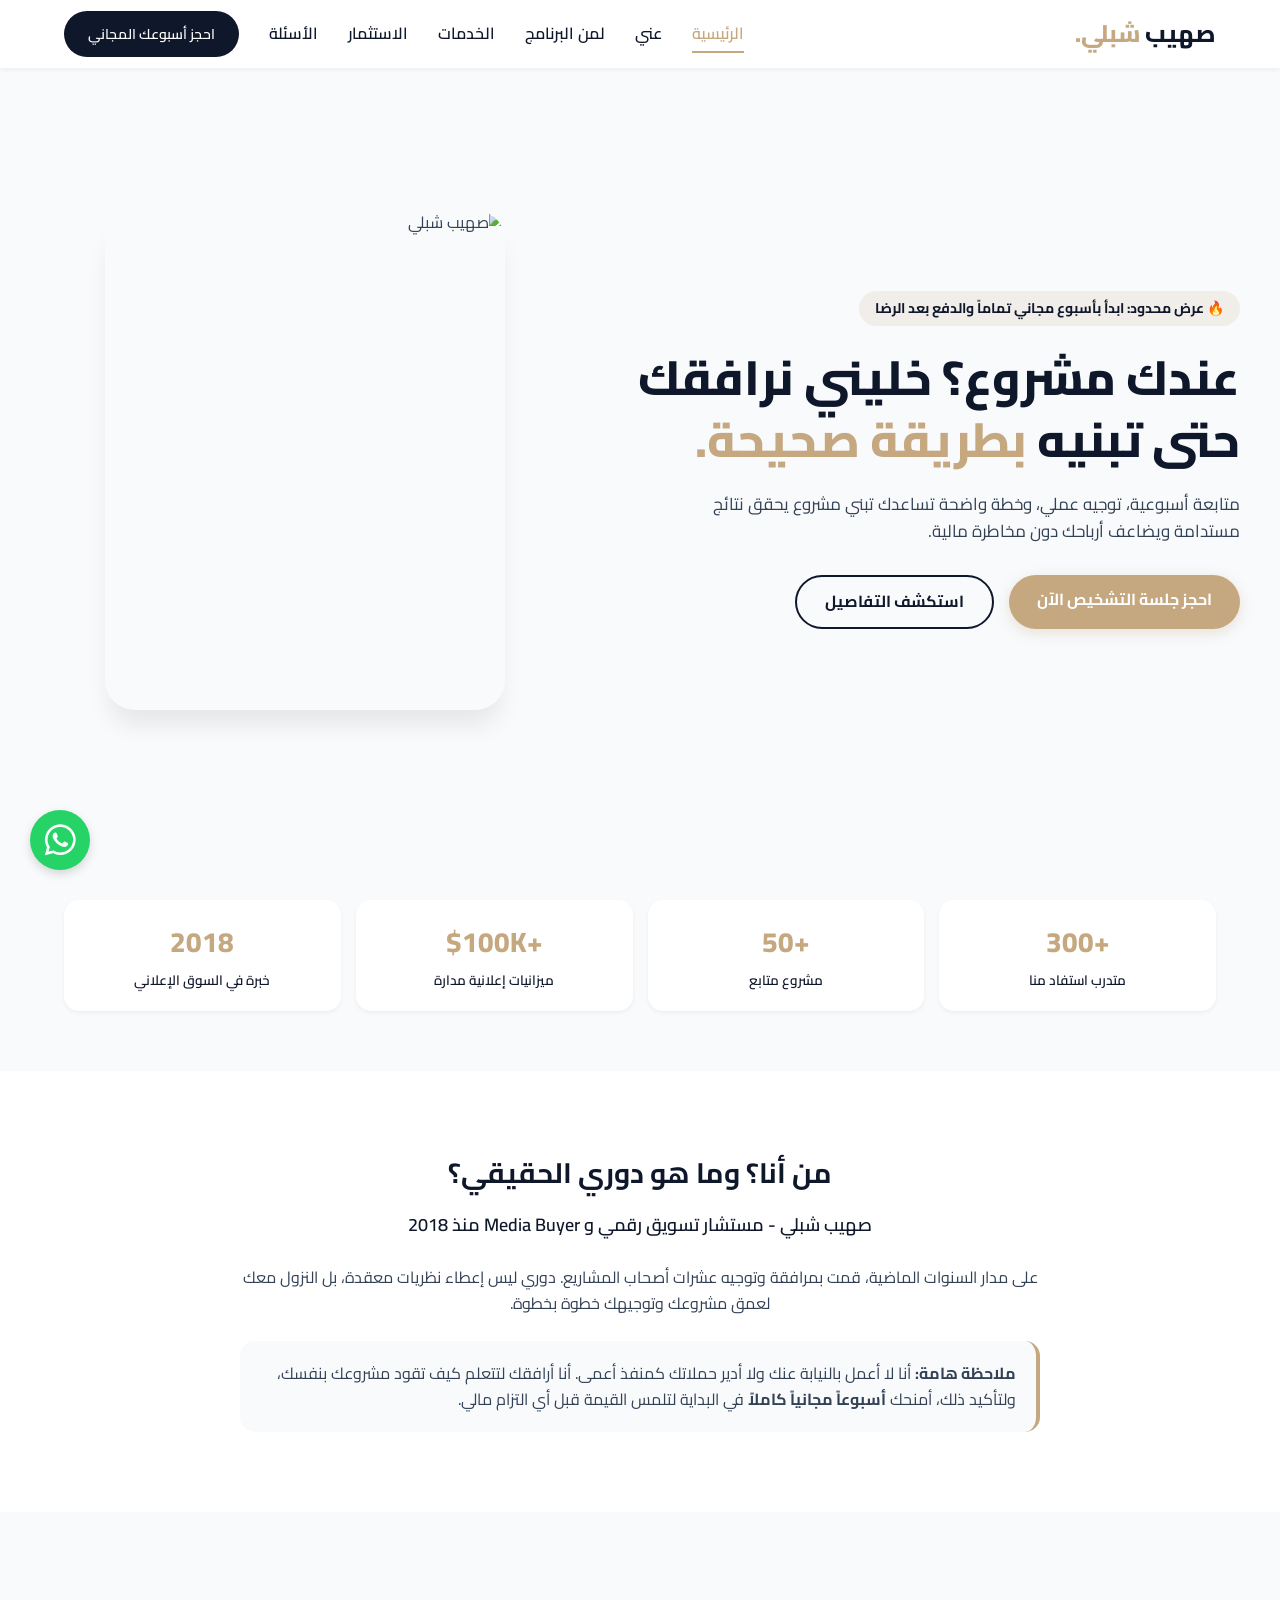
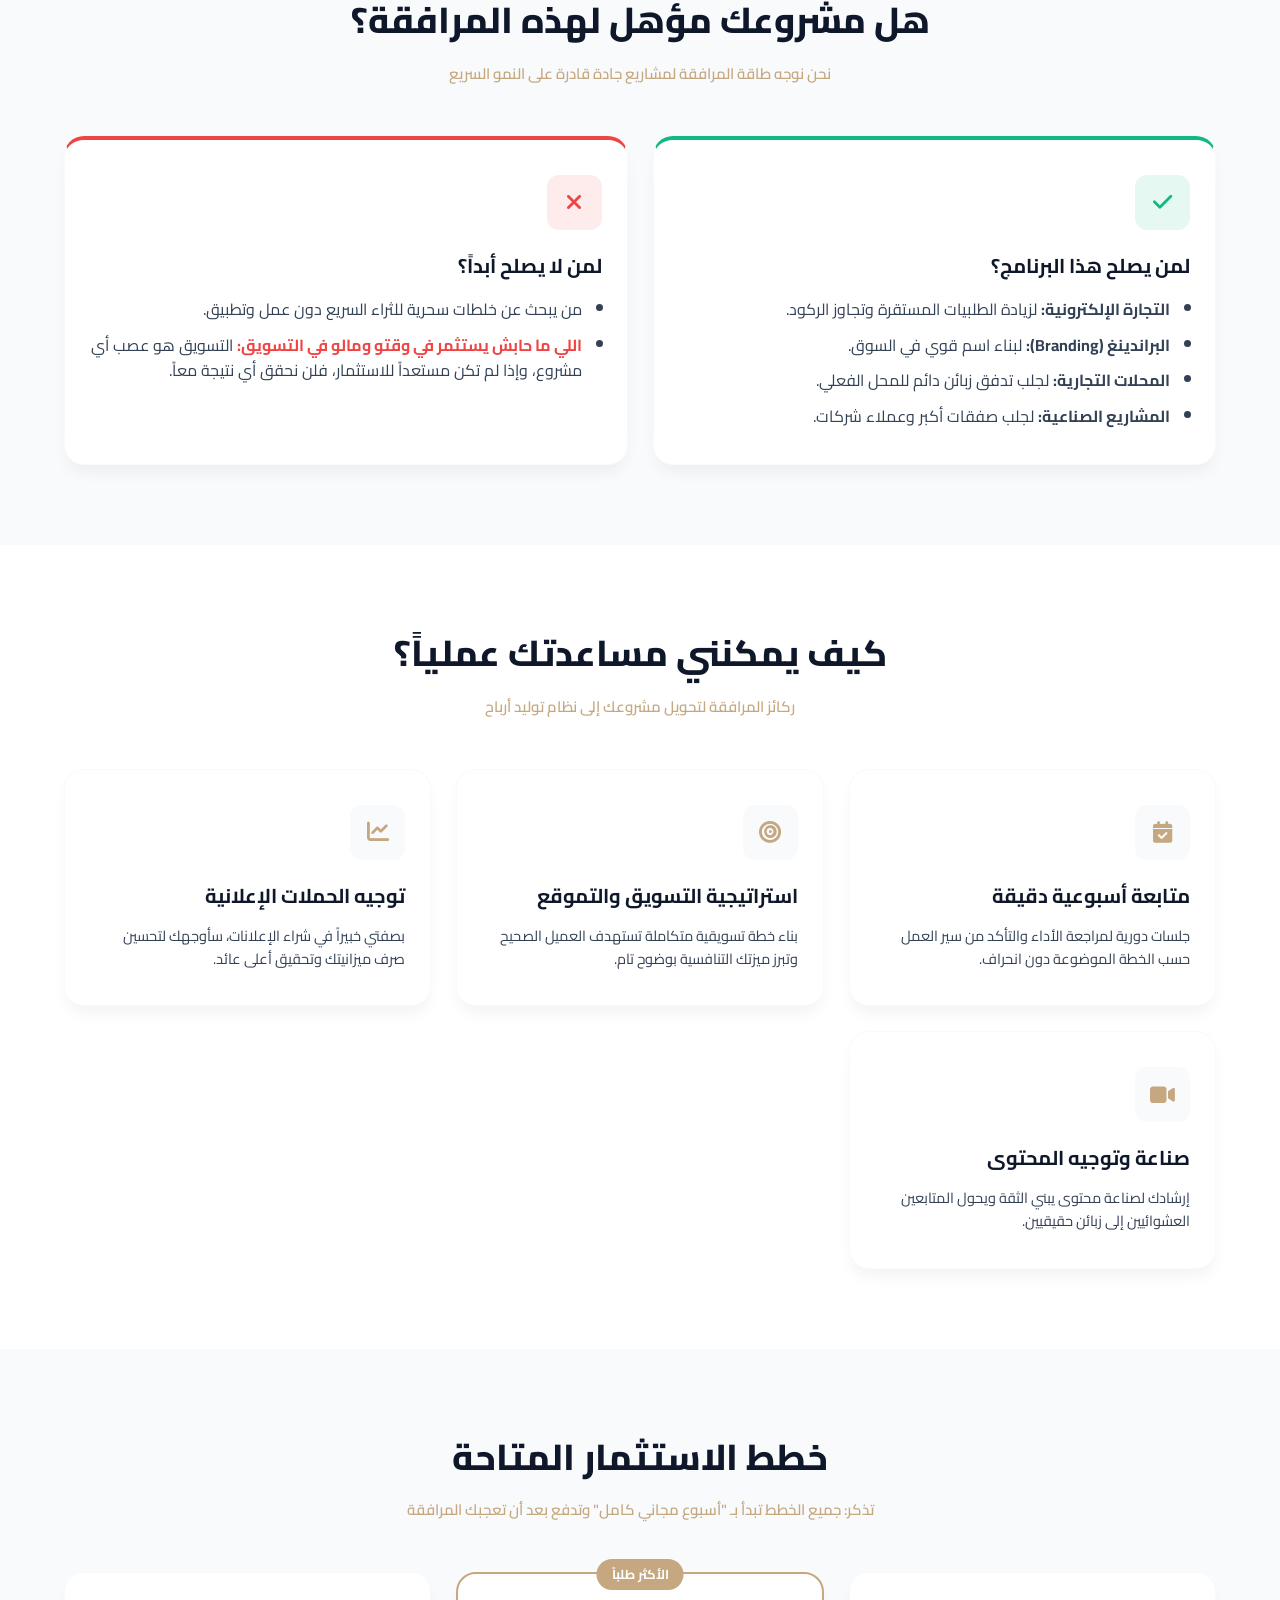
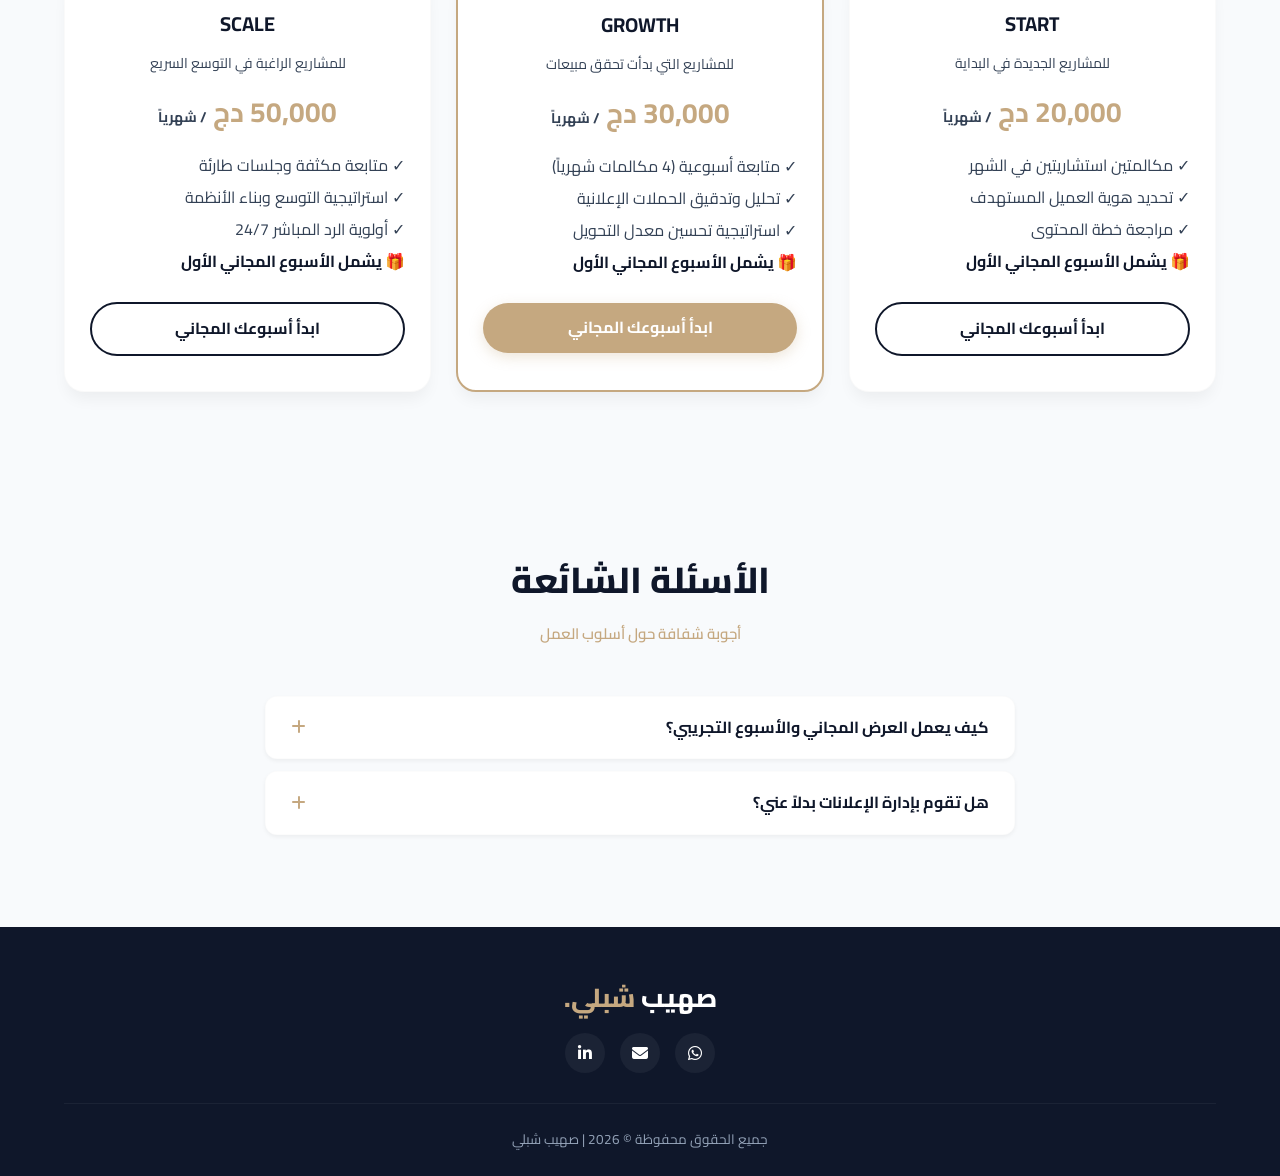
==== commit 3cc9e0c2: "Create index.html" ====
--- a/index.html
+++ b/index.html
@@ -3,9 +3,19 @@
 <head>
     <meta charset="UTF-8">
     <meta name="viewport" content="width=device-width, initial-scale=1.0">
-    <title>المنصة الاحترافية | بناء الهوية الشخصية والاستشارات</title>
+    <title>صهيب شبلي | مستشار تسويق رقمي ومرافق أعمال</title>
     <link rel="stylesheet" href="style.css">
     <link rel="stylesheet" href="https://cdnjs.cloudflare.com/ajax/libs/font-awesome/6.4.0/css/all.min.css">
+    <style>
+        /* ستايل زر الواتساب العائم */
+        .whatsapp-float {
+            position: fixed; bottom: 30px; left: 30px; background-color: #25d366; color: white;
+            width: 60px; height: 60px; border-radius: 50%; display: flex; justify-content: center;
+            align-items: center; font-size: 35px; box-shadow: 0 4px 10px rgba(0,0,0,0.15); z-index: 1000;
+            transition: all 0.3s ease;
+        }
+        .whatsapp-float:hover { transform: scale(1.1); background-color: #20ba5a; color: white; }
+    </style>
 </head>
 <body>
 
@@ -15,15 +25,16 @@
 
     <header>
         <div class="container navbar">
-            <a href="#" class="logo">صهيب<span>.براند</span></a>
+            <a href="#" class="logo">صهيب <span>شبلي.</span></a>
             
             <ul class="nav-menu">
                 <li><a href="#hero" class="nav-link active">الرئيسية</a></li>
+                <li><a href="#about" class="nav-link">عني</a></li>
+                <li><a href="#target" class="nav-link">لمن البرنامج</a></li>
                 <li><a href="#services" class="nav-link">الخدمات</a></li>
-                <li><a href="#about" class="nav-link">عني</a></li>
-                <li><a href="#testimonials" class="nav-link">آراء العملاء</a></li>
-                <li><a href="#faq" class="nav-link">الأسئلة الشائعة</a></li>
-                <li><a href="#contact" class="btn-nav">احجز استشارة</a></li>
+                <li><a href="#pricing" class="nav-link">الاستثمار</a></li>
+                <li><a href="#faq" class="nav-link">الأسئلة</a></li>
+                <li><a href="https://wa.me/213560627549" class="btn-nav">احجز أسبوعك المجاني</a></li>
             </ul>
 
             <div class="hamburger">
@@ -37,17 +48,82 @@
     <section id="hero" class="hero">
         <div class="container hero-wrapper">
             <div class="hero-content">
-                <span class="hero-tag">🚀 مستشار بناء الهوية الشخصية والتسويق الرقمي</span>
-                <h1>حوّل شغفك وخبرتك إلى <br><span>عمل تجاري مربح ومستدام</span></h1>
-                <p>نساعد صناع المحتوى، المستشارين، وأصحاب الأعمال الحرة على بناء حضور رقمي قوي واحترافي لجذب العملاء المستهدفين وتحقيق مبيعات مستمرة.</p>
+                <span class="hero-tag">🔥 عرض محدود: ابدأ بأسبوع مجاني تماماً والدفع بعد الرضا</span>
+                <h1>عندك مشروع؟ خليني نرافقك حتى تبنيه <span>بطريقة صحيحة.</span></h1>
+                <p>متابعة أسبوعية، توجيه عملي، وخطة واضحة تساعدك تبني مشروع يحقق نتائج مستدامة ويضاعف أرباحك دون مخاطرة مالية.</p>
                 <div class="hero-btns">
-                    <a href="#contact" class="btn-primary">ابدأ رحلتك الآن</a>
-                    <a href="#services" class="btn-secondary">استكشف الخدمات</a>
+                    <a href="https://wa.me/213560627549" class="btn-primary" target="_blank">احجز جلسة التشخيص الآن</a>
+                    <a href="#services" class="btn-secondary">استكشف التفاصيل</a>
                 </div>
             </div>
             <div class="hero-image">
                 <div class="img-box">
-                    <img src="https://images.unsplash.com/photo-1534528741775-53994a69daeb?auto=format&fit=crop&w=600&q=80" alt="الصورة الشخصية">
+                    <img src="1000066819.jpg" alt="صهيب شبلي">
+                </div>
+            </div>
+        </div>
+    </section>
+
+    <section id="stats" class="about" style="padding: 0 0 60px 0;">
+        <div class="container">
+            <div class="stats-grid">
+                <div class="stat-item">
+                    <h4>+300</h4>
+                    <p>متدرب استفاد منا</p>
+                </div>
+                <div class="stat-item">
+                    <h4>+50</h4>
+                    <p>مشروع متابع</p>
+                </div>
+                <div class="stat-item">
+                    <h4>+$100K</h4>
+                    <p>ميزانيات إعلانية مدارة</p>
+                </div>
+                <div class="stat-item">
+                    <h4>2018</h4>
+                    <p>خبرة في السوق الإعلاني</p>
+                </div>
+            </div>
+        </div>
+    </section>
+
+    <section id="about" style="background-color: var(--white);">
+        <div class="container about-wrapper">
+            <div class="about-content" style="text-align: center; max-width: 800px; margin: 0 auto;">
+                <h3>من أنا؟ وما هو دوري الحقيقي؟</h3>
+                <p style="font-size: 18px; color: var(--primary-color); font-weight: 600;">صهيب شبلي - مستشار تسويق رقمي و Media Buyer منذ 2018</p>
+                <p>على مدار السنوات الماضية، قمت بمرافقة وتوجيه عشرات أصحاب المشاريع. دوري ليس إعطاء نظريات معقدة، بل النزول معك لعمق مشروعك وتوجيهك خطوة بخطوة.</p>
+                <div style="background-color: var(--bg-light); padding: 20px; border-radius: 15px; border-right: 4px solid var(--accent-color); text-align: right;">
+                    <p style="margin: 0;"><strong>ملاحظة هامة:</strong> أنا لا أعمل بالنيابة عنك ولا أدير حملاتك كمنفذ أعمى. أنا أرافقك لتتعلم كيف تقود مشروعك بنفسك، ولتأكيد ذلك، أمنحك <strong>أسبوعاً مجانياً كاملاً</strong> في البداية لتلمس القيمة قبل أي التزام مالي.</p>
+                </div>
+            </div>
+        </div>
+    </section>
+
+    <section id="target" class="about">
+        <div class="container">
+            <div class="section-title">
+                <h2>هل مشروعك مؤهل لهذه المرافقة؟</h2>
+                <p>نحن نوجه طاقة المرافقة لمشاريع جادة قادرة على النمو السريع</p>
+            </div>
+            <div class="services-grid">
+                <div class="service-card" style="border-top: 4px solid #10b981;">
+                    <div class="service-icon" style="color: #10b981; background: rgba(16,185,129,0.1);"><i class="fas fa-check"></i></div>
+                    <h3>لمن يصلح هذا البرنامج؟</h3>
+                    <ul style="margin-top: 15px; padding-right: 20px; list-style-type: disc; color: var(--text-color);">
+                        <li style="margin-bottom: 10px;"><strong>التجارة الإلكترونية:</strong> لزيادة الطلبيات المستقرة وتجاوز الركود.</li>
+                        <li style="margin-bottom: 10px;"><strong>البراندينغ (Branding):</strong> لبناء اسم قوي في السوق.</li>
+                        <li style="margin-bottom: 10px;"><strong>المحلات التجارية:</strong> لجلب تدفق زبائن دائم للمحل الفعلي.</li>
+                        <li><strong>المشاريع الصناعية:</strong> لجلب صفقات أكبر وعملاء شركات.</li>
+                    </ul>
+                </div>
+                <div class="service-card" style="border-top: 4px solid #ef4444;">
+                    <div class="service-icon" style="color: #ef4444; background: rgba(239,68,68,0.1);"><i class="fas fa-times"></i></div>
+                    <h3>لمن لا يصلح أبداً؟</h3>
+                    <ul style="margin-top: 15px; padding-right: 20px; list-style-type: disc; color: var(--text-color);">
+                        <li style="margin-bottom: 10px;">من يبحث عن خلطات سحرية للثراء السريع دون عمل وتطبيق.</li>
+                        <li style="margin-bottom: 10px;"><strong style="color: #ef4444;">اللي ما حابش يستثمر في وقتو ومالو في التسويق:</strong> التسويق هو عصب أي مشروع، وإذا لم تكن مستعداً للاستثمار، فلن نحقق أي نتيجة معاً.</li>
+                    </ul>
                 </div>
             </div>
         </div>
@@ -56,87 +132,77 @@
     <section id="services">
         <div class="container">
             <div class="section-title">
-                <h2>كيف يمكنني مساعدتك؟</h2>
-                <p>حلول استراتيجية مخصصة لتسريع نمو مشروعك الرقمي</p>
+                <h2>كيف يمكنني مساعدتك عملياً؟</h2>
+                <p>ركائز المرافقة لتحويل مشروعك إلى نظام توليد أرباح</p>
             </div>
             <div class="services-grid">
                 <div class="service-card">
-                    <div class="service-icon"><i class="fas fa-bullhorn"></i></div>
-                    <h3>استراتيجية التسويق</h3>
-                    <p>بناء خطة تسويقية متكاملة تحدد جمهورك المستهدف بدقة وتضمن لك التفوق على المنافسين في سوقك.</p>
-                </div>
-                <div class="service-card">
-                    <div class="service-icon"><i class="fas fa-user-tie"></i></div>
-                    <h3>بناء الهوية الشخصية</h3>
-                    <p>صناعة براند شخصي (Personal Brand) قوي يرسخ مكانتك كخبير في مجالك ويجعل العملاء يبحثون عنك.</p>
-                </div>
-                <div class="service-card">
-                    <div class="service-icon"><i class="fas fa-comments"></i></div>
-                    <h3>الاستشارات الخاصة</h3>
-                    <p>جلسات استشارية مكثفة (1 على 1) لحل مشاكلك التجارية الحالية ووضع خطة عمل واضحة وقابلة للتنفيذ.</p>
-                </div>
-            </div>
-        </div>
-    </section>
-
-    <section id="about" class="about">
-        <div class="container about-wrapper">
-            <div class="about-image">
-                <div class="about-img-box">
-                    <img src="https://images.unsplash.com/photo-1573496359142-b8d87734a5a2?auto=format&fit=crop&w=600&q=80" alt="عن صهيب">
-                </div>
-            </div>
-            <div class="about-content">
-                <h3>من هو صهيب؟ وكيف بدأت هذه الرحلة؟</h3>
-                <p>مرحباً بك! أنا مستشار أعمال متخصص في مرافقة المحترفين لبناء هوياتهم الرقمية. على مدار السنوات الماضية، ساعدت عشرات العملاء على إعادة تموضعهم في السوق الرقمي وتحقيق عوائد ممتازة عبر استراتيجيات تسويق ذكية ومبسطة.</p>
-                <p>رؤيتي واضحة: لست هنا لأعطيك نظريات معقدة، بل لأمنحك خطوات عملية ومجربة تحقق نتائج ملموسة على أرض الواقع وتوفر عليك شهوراً من التجربة والخطأ.</p>
-                
-                <div class="stats-grid">
-                    <div class="stat-item">
-                        <h4>+50</h4>
-                        <p>عميل مستفيد</p>
-                    </div>
-                    <div class="stat-item">
-                        <h4>+4</h4>
-                        <p>سنوات خبرة</p>
-                    </div>
-                    <div class="stat-item">
-                        <h4>98%</h4>
-                        <p>نسبة الرضا</p>
-                    </div>
-                </div>
-            </div>
-        </div>
-    </section>
-
-    <section id="testimonials">
-        <div class="container">
-            <div class="section-title">
-                <h2>ماذا يقول شركاء النجاح؟</h2>
-                <p>قصص نجاح حقيقية لعملاء وثقوا في خدماتنا</p>
-            </div>
-            <div class="testimonials-grid">
-                <div class="testimonial-card">
-                    <div class="stars"><i class="fas fa-star"></i><i class="fas fa-star"></i><i class="fas fa-star"></i><i class="fas fa-star"></i><i class="fas fa-star"></i></div>
-                    <p>"الاستشارة مع صهيب غيرت نظرتي بالكامل لكيفية تسعير خدماتي وعرضها. في أقل من شهر تمكنت من جذب 3 عملاء كبار بفضل نصائحه الجوهرية الدقيقة."</p>
-                    <div class="client-info">
-                        <img src="https://images.unsplash.com/photo-1507003211169-0a1dd7228f2d?auto=format&fit=crop&w=100&q=80" class="client-img" alt="عميل">
-                        <div class="client-details">
-                            <h4>أحمد م.</h4>
-                            <span>مؤسس وكالة رقمية</span>
-                        </div>
-                    </div>
-                </div>
-                <div class="testimonial-card">
-                    <div class="stars"><i class="fas fa-star"></i><i class="fas fa-star"></i><i class="fas fa-star"></i><i class="fas fa-star"></i><i class="fas fa-star"></i></div>
-                    <p>"شخص محترف، مستمع ممتاز، ويعطيك زبدة الحلول مباشرة دون لف أو دوران. أنصح بشدة بالتعامل معه لكل شخص يريد أخذ البراند الخاص به لدرجة أعلى."</p>
-                    <div class="client-info">
-                        <img src="https://images.unsplash.com/photo-1494790108377-be9c29b29330?auto=format&fit=crop&w=100&q=80" class="client-img" alt="عميلة">
-                        <div class="client-details">
-                            <h4>سارة ب.</h4>
-                            <span>صانعة محتوى تعليمي</span>
-                        </div>
-                    </div>
+                    <div class="service-icon"><i class="fas fa-calendar-check"></i></div>
+                    <h3>متابعة أسبوعية دقيقة</h3>
+                    <p>جلسات دورية لمراجعة الأداء والتأكد من سير العمل حسب الخطة الموضوعة دون انحراف.</p>
+                </div>
+                <div class="service-card">
+                    <div class="service-icon"><i class="fas fa-bullseye"></i></div>
+                    <h3>استراتيجية التسويق والتموقع</h3>
+                    <p>بناء خطة تسويقية متكاملة تستهدف العميل الصحيح وتبرز ميزتك التنافسية بوضوح تام.</p>
+                </div>
+                <div class="service-card">
+                    <div class="service-icon"><i class="fas fa-chart-line"></i></div>
+                    <h3>توجيه الحملات الإعلانية</h3>
+                    <p>بصفتي خبيراً في شراء الإعلانات، سأوجهك لتحسين صرف ميزانيتك وتحقيق أعلى عائد.</p>
+                </div>
+                <div class="service-card">
+                    <div class="service-icon"><i class="fas fa-video"></i></div>
+                    <h3>صناعة وتوجيه المحتوى</h3>
+                    <p>إرشادك لصناعة محتوى يبني الثقة ويحول المتابعين العشوائيين إلى زبائن حقيقيين.</p>
+                </div>
+            </div>
+        </div>
+    </section>
+
+    <section id="pricing" class="about">
+        <div class="container">
+            <div class="section-title">
+                <h2>خطط الاستثمار المتاحة</h2>
+                <p>تذكر: جميع الخطط تبدأ بـ "أسبوع مجاني كامل" وتدفع بعد أن تعجبك المرافقة</p>
+            </div>
+            <div class="services-grid">
+                <div class="service-card" style="text-align: center;">
+                    <h3>START</h3>
+                    <p style="color: var(--text-color); font-size: 14px;">للمشاريع الجديدة في البداية</p>
+                    <h4 style="font-size: 28px; color: var(--accent-color); margin: 15px 0;">20,000 دج <span style="font-size: 14px; color: var(--text-color);">/ شهرياً</span></h4>
+                    <ul style="text-align: right; margin-bottom: 25px; line-height: 2;">
+                        <li>✓ مكالمتين استشاريتين في الشهر</li>
+                        <li>✓ تحديد هوية العميل المستهدف</li>
+                        <li>✓ مراجعة خطة المحتوى</li>
+                        <li style="color: var(--primary-color); font-weight: bold;">🎁 يشمل الأسبوع المجاني الأول</li>
+                    </ul>
+                    <a href="https://wa.me/213560627549" class="btn-secondary" style="display: block; width: 100%;">ابدأ أسبوعك المجاني</a>
+                </div>
+                <div class="service-card" style="text-align: center; border: 2px solid var(--accent-color); position: relative;">
+                    <span style="position: absolute; top: -15px; left: 50%; transform: translateX(-50%); background: var(--accent-color); color: #fff; padding: 5px 15px; border-radius: 20px; font-size: 13px; font-weight: bold;">الأكثر طلباً</span>
+                    <h3>GROWTH</h3>
+                    <p style="color: var(--text-color); font-size: 14px;">للمشاريع التي بدأت تحقق مبيعات</p>
+                    <h4 style="font-size: 28px; color: var(--accent-color); margin: 15px 0;">30,000 دج <span style="font-size: 14px; color: var(--text-color);">/ شهرياً</span></h4>
+                    <ul style="text-align: right; margin-bottom: 25px; line-height: 2;">
+                        <li>✓ متابعة أسبوعية (4 مكالمات شهرياً)</li>
+                        <li>✓ تحليل وتدقيق الحملات الإعلانية</li>
+                        <li>✓ استراتيجية تحسين معدل التحويل</li>
+                        <li style="color: var(--primary-color); font-weight: bold;">🎁 يشمل الأسبوع المجاني الأول</li>
+                    </ul>
+                    <a href="https://wa.me/213560627549" class="btn-primary" style="display: block; width: 100%;">ابدأ أسبوعك المجاني</a>
+                </div>
+                <div class="service-card" style="text-align: center;">
+                    <h3>SCALE</h3>
+                    <p style="color: var(--text-color); font-size: 14px;">للمشاريع الراغبة في التوسع السريع</p>
+                    <h4 style="font-size: 28px; color: var(--accent-color); margin: 15px 0;">50,000 دج <span style="font-size: 14px; color: var(--text-color);">/ شهرياً</span></h4>
+                    <ul style="text-align: right; margin-bottom: 25px; line-height: 2;">
+                        <li>✓ متابعة مكثفة وجلسات طارئة</li>
+                        <li>✓ استراتيجية التوسع وبناء الأنظمة</li>
+                        <li>✓ أولوية الرد المباشر 24/7</li>
+                        <li style="color: var(--primary-color); font-weight: bold;">🎁 يشمل الأسبوع المجاني الأول</li>
+                    </ul>
+                    <a href="https://wa.me/213560627549" class="btn-secondary" style="display: block; width: 100%;">ابدأ أسبوعك المجاني</a>
                 </div>
             </div>
         </div>
@@ -146,81 +212,50 @@
         <div class="container">
             <div class="section-title">
                 <h2>الأسئلة الشائعة</h2>
-                <p>أجوبة سريعة على أبرز استفساراتك حول الاستشارات</p>
+                <p>أجوبة شفافة حول أسلوب العمل</p>
             </div>
             <div class="faq-container">
                 <div class="faq-item">
                     <div class="faq-question">
-                        <span>كيف تتم الجلسة الاستشارية؟</span>
+                        <span>كيف يعمل العرض المجاني والأسبوع التجريبي؟</span>
                         <i class="fas fa-plus faq-icon"></i>
                     </div>
                     <div class="faq-answer">
-                        <p>تتم الجلسات بالكامل أونلاين عبر تطبيق Zoom أو Google Meet، حيث نقوم بتحليل مشروعك الحالي ومناقشة التحديات، ثم نخرج بخطة عمل مكتوبة تسير عليها.</p>
+                        <p>نتواصل أولاً في مكالمة تشخيصية. إذا كان مشروعك متوافقاً، نبدأ المرافقة لمدة أسبوع كامل مجاناً. بعد نهاية الأسبوع، إذا لمست القيمة تدفع لتفعيل بقية الشهر، وإذا لم تعجبك الخدمة تنسحب دون دفع أي دينار.</p>
                     </div>
                 </div>
                 <div class="faq-item">
                     <div class="faq-question">
-                        <span>هل الخدمات مناسبة للمبتدئين تماماً؟</span>
+                        <span>هل تقوم بإدارة الإعلانات بدلاً عني؟</span>
                         <i class="fas fa-plus faq-icon"></i>
                     </div>
                     <div class="faq-answer">
-                        <p>نعم، لدينا استشارات مصممة خصيصاً لمن يمتلك مهارة أو شغف ويريد معرفة الخطوة الأولى الصحيحة لبناء هوية رقمية واضحة وجلب أول عميل له.</p>
-                    </div>
-                </div>
-            </div>
-        </div>
-    </section>
-
-    <section id="contact">
-        <div class="container">
-            <div class="section-title">
-                <h2>احجز جلستك الآن</h2>
-                <p>اترك بياناتك وسأتواصل معك شخصياً لترتيب الموعد الأنسب لك</p>
-            </div>
-            <div class="contact-wrapper">
-                <form class="contact-form">
-                    <div class="form-group">
-                        <label>الاسم الكامل</label>
-                        <input type="text" placeholder="اكتب اسمك هنا" required>
-                    </div>
-                    <div class="form-group">
-                        <label>البريد الإلكتروني</label>
-                        <input type="email" placeholder="name@example.com" required>
-                    </div>
-                    <div class="form-group">
-                        <label>نوع الخدمة المطلوبة</label>
-                        <select required>
-                            <option value="">اختر الخدمة...</option>
-                            <option value="brand">بناء هوية شخصية</option>
-                            <option value="marketing">استراتيجية تسويق كاملة</option>
-                            <option value="session">جلسة استشارية (ساعة واحدة)</option>
-                        </select>
-                    </div>
-                    <div class="form-group">
-                        <label>لمحة بسيطة عن مشروعك أو مجالك</label>
-                        <textarea placeholder="اشرح لي باختصار ما تقوم به وما هو التحدي الأكبر لديك حالياً..."></textarea>
-                    </div>
-                    <button type="submit" class="btn-submit">إرسال الطلب وحجز الموعد</button>
-                </form>
+                        <p>لا، برنامج المرافقة يركز على تمكينك أنت وفريقك. أنا أوجهك وأعطيك الاستراتيجية، لكن التنفيذ يقع على عاتقك لتبني مهارات داخلية مستدامة لمشروعك.</p>
+                    </div>
+                </div>
             </div>
         </div>
     </section>
 
     <footer>
         <div class="container">
-            <div class="footer-logo">صهيب<span>.براند</span></div>
+            <div class="footer-logo">صهيب <span>شبلي.</span></div>
             <div class="social-links">
-                <a href="#" class="social-icon"><i class="fab fa-linkedin-in"></i></a>
-                <a href="#" class="social-icon"><i class="fab fa-instagram"></i></a>
-                <a href="#" class="social-icon"><i class="fab fa-twitter"></i></a>
+                <a href="https://wa.me/213560627549" class="social-icon"><i class="fab fa-whatsapp"></i></a>
+                <a href="mailto:schebli60@gmail.com" class="social-icon"><i class="fas fa-envelope"></i></a>
+                <a href="https://www.linkedin.com/in/soheyb-chebli-b48452167" class="social-icon"><i class="fab fa-linkedin-in"></i></a>
             </div>
             <div class="copyright">
-                جميع الحقوق محفوظة © 2026 | تم التطوير بكل إتقان لـ صهيب
+                جميع الحقوق محفوظة © 2026 | صهيب شبلي
             </div>
         </div>
     </footer>
+
+    <a href="https://wa.me/213560627549" target="_blank" class="whatsapp-float">
+        <i class="fab fa-whatsapp"></i>
+    </a>
 
     <script src="script.js"></script>
 </body>
   </html>
-  
+                  
--- a/style.css
+++ b/style.css
@@ -413,6 +413,12 @@
     width: 100%;
     max-width: 420px;
     margin: 0 auto;
+}
+
+.about-img-box img {
+    width: 100%;
+    height: 100%;
+    object-fit: cover;
 }
 
 .about-content {
@@ -739,5 +745,5 @@
     .hamburger.active span:nth-child(3) { transform: translateY(-9px) rotate(-45deg); }
 
     .contact-wrapper { padding: 30px 20px; }
-                       }
-                           
+  }
+  
